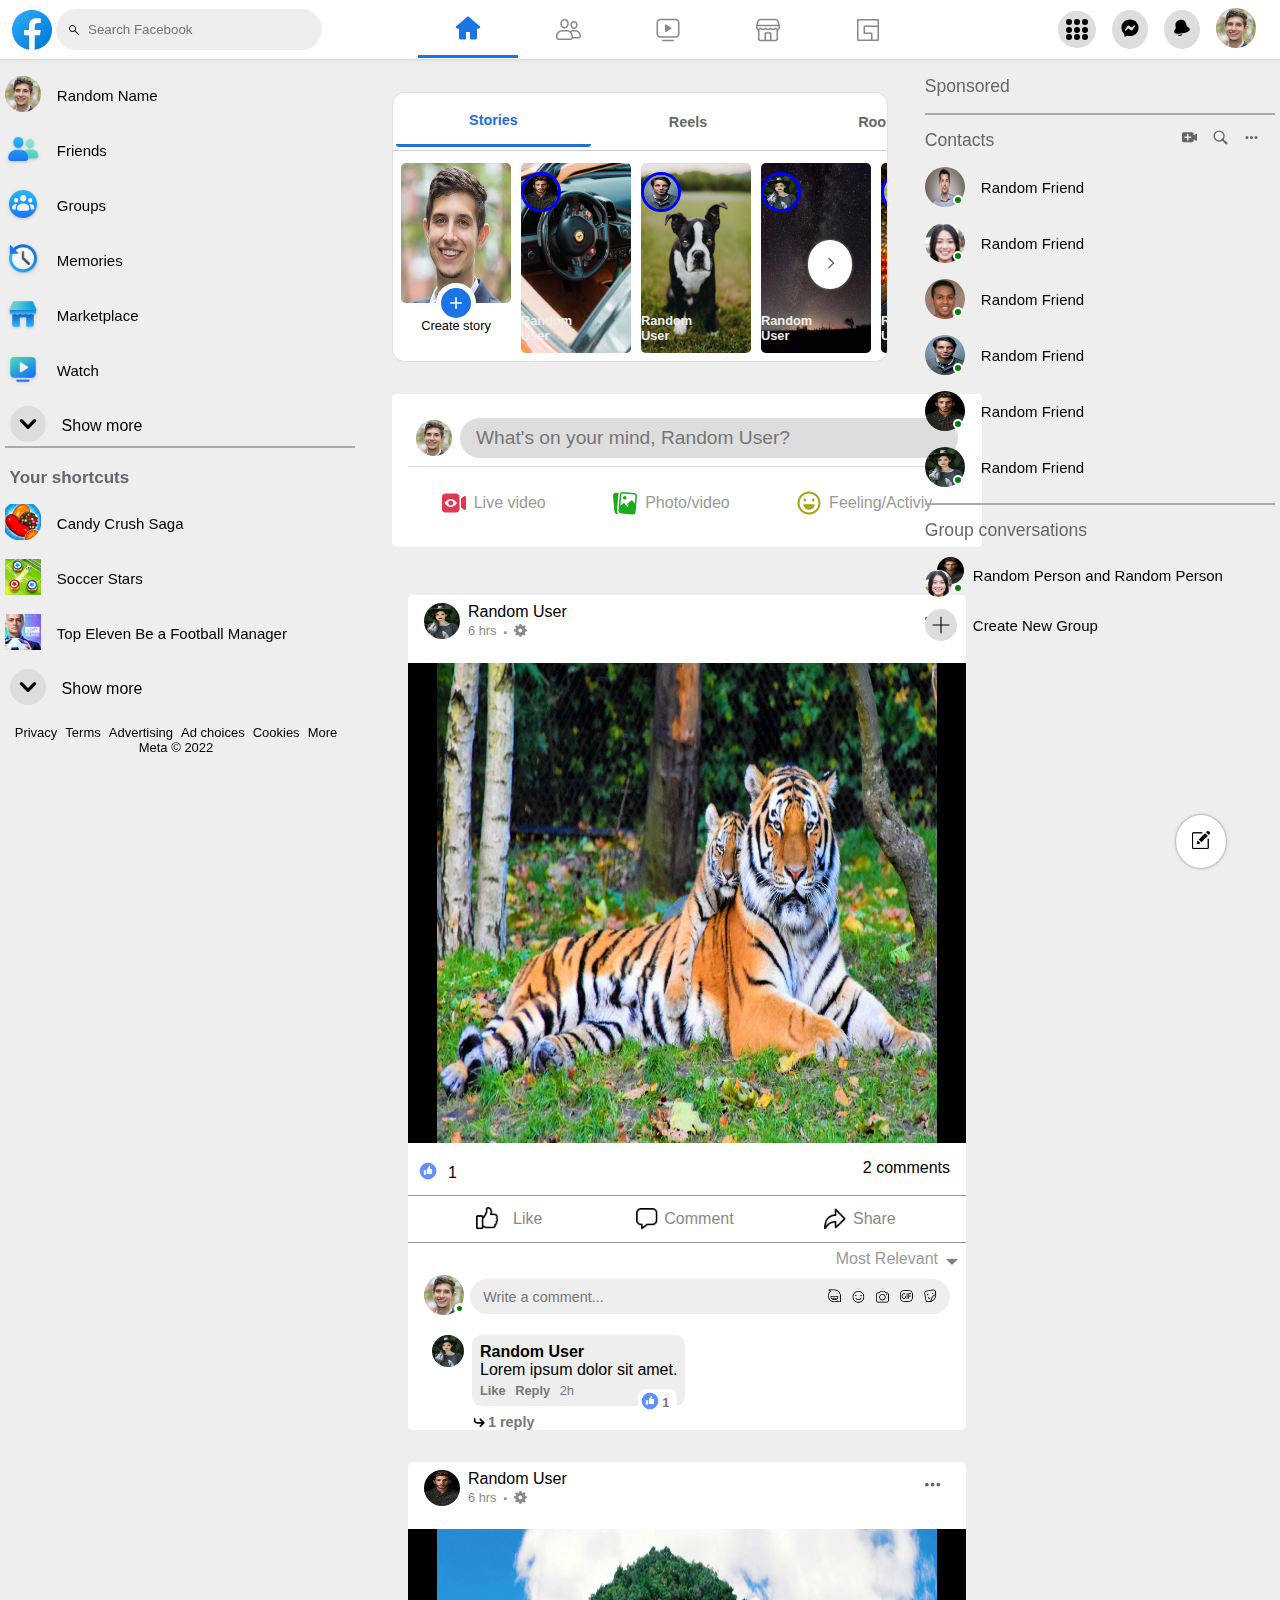
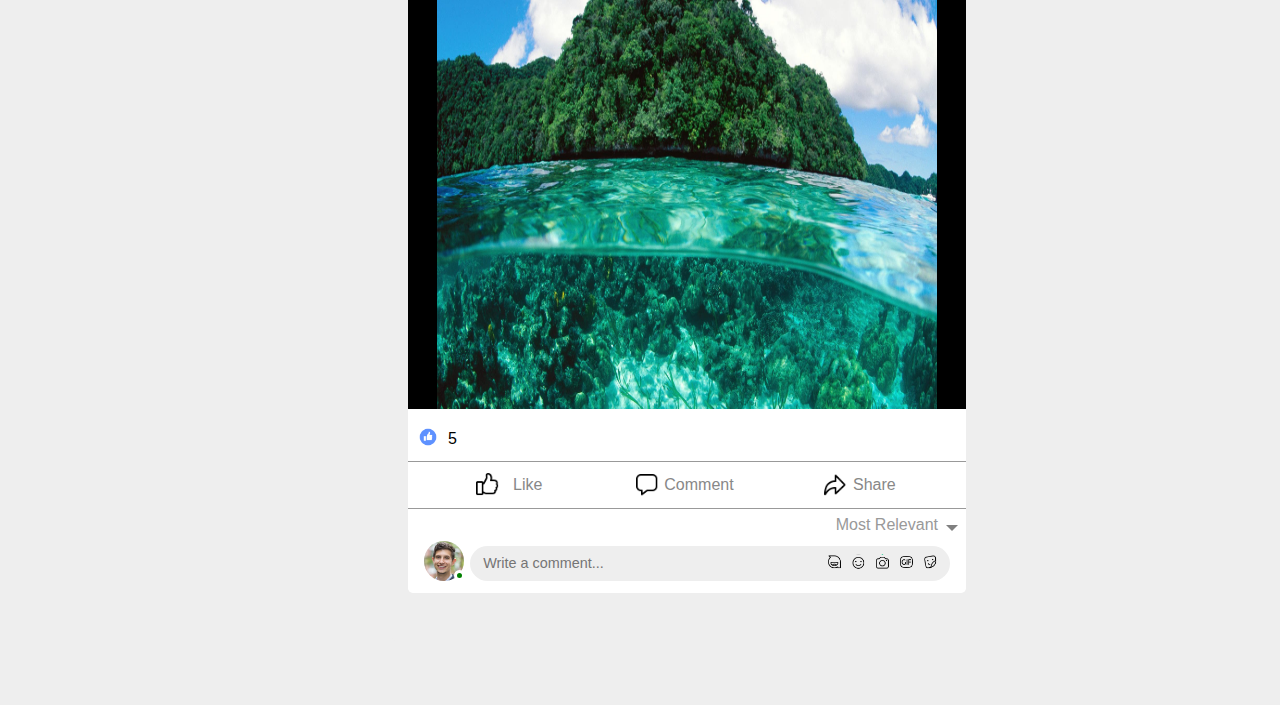
==== index.html @ a3d2d0ed "share button added - send button deleted" ====
<!DOCTYPE html>
<html lang="en">
  <head>
    <meta charset="UTF-8" />
    <meta http-equiv="X-UA-Compatible" content="IE=edge" />
    <meta name="viewport" content="width=device-width, initial-scale=1.0" />
    <title>Facebook Main Page</title>
    <script src="script.js" defer></script>
    <link rel="stylesheet" href="styles.css" />
  </head>
  <body>
    <header class="navbar">
      <div class="nav search-section">
        <svg class="facebook-logo"
          xmlns="http://www.w3.org/2000/svg"
          viewBox="0 0 48 48"
          width="48px"
          height="48px"
        >
          <linearGradient
            id="Ld6sqrtcxMyckEl6xeDdMa"
            x1="9.993"
            x2="40.615"
            y1="9.993"
            y2="40.615"
            gradientUnits="userSpaceOnUse"
          >
            <stop offset="0" stop-color="#2aa4f4" />
            <stop offset="1" stop-color="#007ad9" />
          </linearGradient>
          <path
            fill="url(#Ld6sqrtcxMyckEl6xeDdMa)"
            d="M24,4C12.954,4,4,12.954,4,24s8.954,20,20,20s20-8.954,20-20S35.046,4,24,4z"
          />
          <path
            fill="#fff"
            d="M26.707,29.301h5.176l0.813-5.258h-5.989v-2.874c0-2.184,0.714-4.121,2.757-4.121h3.283V12.46 c-0.577-0.078-1.797-0.248-4.102-0.248c-4.814,0-7.636,2.542-7.636,8.334v3.498H16.06v5.258h4.948v14.452 C21.988,43.9,22.981,44,24,44c0.921,0,1.82-0.084,2.707-0.204V29.301z"
          />
        </svg>

        <div class="search">
          <input  type="text" placeholder="Search Facebook">
        </div>
      </div>

      <div class="nav navigation-section">
        <div class="nav-btn home">
          <svg
            class="a8c37x1j ms05siws l3qrxjdp b7h9ocf4 g28tu32o"
            fill="currentColor"
            height="28"
            width="28"
          >
            <path
              d="m25.825 12.29-.004-.004-10.794-9.349c-.275-.262-.635-.41-1.038-.416-.381.006-.741.154-.988.391L2.175 12.29c-.419.368-.546.955-.307 1.469.211.456.699.72 1.201.72H5v9.25c0 .966.784 1.75 1.75 1.75H11c.552 0 1-.448 1-1v-6.17c0-.183.148-.33.33-.33h3.34c.182 0 .33.147.33.33v6.17c0 .552.448 1 1 1h4.25c.967 0 1.75-.784 1.75-1.75v-9.25h1.931c.502 0 .99-.264 1.201-.72.239-.514.112-1.101-.307-1.469"
            />
          </svg>
        </div>
        <div class="nav-btn friends">
          <svg
            class="a8c37x1j ms05siws l3qrxjdp b7h9ocf4 py1f6qlh"
            fill="currentColor"
            height="28"
            width="28"
          >
            <path
              d="M10.5 4.5c-2.272 0-2.75 1.768-2.75 3.25C7.75 9.542 8.983 11 10.5 11s2.75-1.458 2.75-3.25c0-1.482-.478-3.25-2.75-3.25zm0 8c-2.344 0-4.25-2.131-4.25-4.75C6.25 4.776 7.839 3 10.5 3s4.25 1.776 4.25 4.75c0 2.619-1.906 4.75-4.25 4.75zm9.5-6c-1.41 0-2.125.841-2.125 2.5 0 1.378.953 2.5 2.125 2.5 1.172 0 2.125-1.122 2.125-2.5 0-1.659-.715-2.5-2.125-2.5zm0 6.5c-1.999 0-3.625-1.794-3.625-4 0-2.467 1.389-4 3.625-4 2.236 0 3.625 1.533 3.625 4 0 2.206-1.626 4-3.625 4zm4.622 8a.887.887 0 0 0 .878-.894c0-2.54-2.043-4.606-4.555-4.606h-1.86c-.643 0-1.265.148-1.844.413a6.226 6.226 0 0 1 1.76 4.336V21h5.621zm-7.122.562v-1.313a4.755 4.755 0 0 0-4.749-4.749H8.25a4.755 4.755 0 0 0-4.75 4.749v1.313c0 .518.421.938.937.938h12.125c.517 0 .938-.42.938-.938zM20.945 14C24.285 14 27 16.739 27 20.106a2.388 2.388 0 0 1-2.378 2.394h-5.81a2.44 2.44 0 0 1-2.25 1.5H4.437A2.44 2.44 0 0 1 2 21.562v-1.313A6.256 6.256 0 0 1 8.25 14h4.501a6.2 6.2 0 0 1 3.218.902A5.932 5.932 0 0 1 19.084 14h1.861z"
            />
          </svg>
        </div>
        <div class="nav-btn watch">
          <svg
            class="a8c37x1j ms05siws l3qrxjdp b7h9ocf4 py1f6qlh"
            fill="currentColor"
            height="28"
            width="28"
          >
            <path
              d="M8.75 25.25c-.414 0-.75-.336-.75-.75s.336-.75.75-.75h10.5c.414 0 .75.336.75.75s-.336.75-.75.75H8.75Zm8.413-12.404-5.108 3.077c-.464.279-1.055-.054-1.055-.596V9.172c0-.541.591-.875 1.055-.596l5.108 3.078c.449.27.449.921 0 1.192Zm4.587 7.404c1.242 0 2.25-1.008 2.25-2.25V6.5c0-1.242-1.008-2.25-2.25-2.25H6.25C5.008 4.25 4 5.258 4 6.5V18c0 1.242 1.008 2.25 2.25 2.25h15.5Zm0 1.5H6.25c-2.071 0-3.75-1.679-3.75-3.75V6.5c0-2.071 1.679-3.75 3.75-3.75h15.5c2.071 0 3.75 1.679 3.75 3.75V18c0 2.071-1.679 3.75-3.75 3.75Z"
            />
          </svg>
        </div>
        <div class="nav-btn marketplace">
          <svg
            class="a8c37x1j ms05siws l3qrxjdp b7h9ocf4 py1f6qlh"
            fill="currentColor"
            height="28"
            width="28"
          >
            <path
              d="M17.5 23.75h4.25c.414 0 .75-.336.75-.75v-9h.031c-.167-.083-.325-.185-.47-.306l-.401-.335c-.093-.076-.227-.076-.32.001l-.164.137c-.585.486-1.321.753-2.081.753h-.226c-.755 0-1.487-.263-2.069-.744l-.184-.152c-.093-.076-.226-.076-.318 0l-.185.153c-.583.48-1.315.743-2.069.743h-.137c-.745 0-1.468-.256-2.046-.725l-.216-.175c-.093-.075-.226-.074-.317.002l-.173.145c-.585.487-1.321.753-2.081.753h-.178c-.753 0-1.482-.261-2.064-.739l-.194-.16c-.093-.076-.225-.076-.318 0l-.471.388c-.123.101-.257.189-.397.261H5.5v9c0 .414.336.75.75.75h4.25V17.5c0-.69.56-1.25 1.25-1.25h4.5c.69 0 1.25.56 1.25 1.25v6.25Zm-13.827-15h20.654c-.027-.09-.056-.179-.089-.267l-1.151-3.128c-.264-.667-.909-1.105-1.626-1.105H6.54c-.718 0-1.363.438-1.621 1.088L3.762 8.483c-.033.088-.062.177-.089.267Zm20.827 1.5h-21V12c0 .414.336.75.75.75h.171c.174 0 .342-.06.476-.17l.471-.387c.645-.531 1.577-.531 2.222 0l.194.159c.313.257.706.398 1.112.398h.178c.409 0 .806-.143 1.12-.405l.174-.145c.642-.535 1.573-.541 2.221-.015l.216.174c.312.253.701.391 1.102.391h.137c.406 0 .8-.142 1.114-.4l.185-.153c.646-.534 1.581-.534 2.228 0l.184.153c.313.258.707.4 1.114.4h.226c.409 0 .806-.144 1.121-.406l.164-.136c.648-.542 1.592-.542 2.24-.001l.402.335c.161.134.365.208.576.208.499 0 .902-.403.902-.9v-1.6Zm-.5 3.967V23c0 1.243-1.007 2.25-2.25 2.25H6.25C5.007 25.25 4 24.243 4 23v-8.764C2.875 14.112 2 13.158 2 12V9.951c0-.679.12-1.351.354-1.987l1.164-3.162C4.01 3.563 5.207 2.75 6.54 2.75h14.921c1.332 0 2.529.813 3.027 2.069l1.158 3.145C25.88 8.6 26 9.272 26 9.951v1.899c0 1.189-.865 2.176-2 2.367Zm-8 9.533v-6h-4v6h4Z"
            />
          </svg>
        </div>
        <div class="nav-btn gaming">
          <svg
            class="a8c37x1j ms05siws l3qrxjdp b7h9ocf4 py1f6qlh"
            fill="currentColor"
            height="28"
            width="28"
          >
            <path
              d="M23.5 9.5H10.25a.75.75 0 0 0-.75.75v7c0 .414.336.75.75.75H17v5.5H4.5v-19h19v5zm0 14h-5v-6.25a.75.75 0 0 0-.75-.75H11V11h12.5v12.5zm1.5.25V4.25C25 3.561 24.439 3 23.75 3H4.25C3.561 3 3 3.561 3 4.25v19.5c0 .689.561 1.25 1.25 1.25h19.5c.689 0 1.25-.561 1.25-1.25z"
            />
          </svg>
        </div>
      </div>

      <div class="nav account-section">
        <div class="acc account-btn menu-btn">
          <div class="grid-container">
            <div class="grid-item"></div>
            <div class="grid-item"></div>
            <div class="grid-item"></div>
            <div class="grid-item"></div>
            <div class="grid-item"></div>
            <div class="grid-item"></div>
            <div class="grid-item"></div>
            <div class="grid-item"></div>
            <div class="grid-item"></div>
          </div>
        </div>
        <div class="acc account-btn messenger-btn">
          <svg viewBox="0 0 28 28" class="a8c37x1j ms05siws l3qrxjdp b7h9ocf4 rs22bh7c" fill="currentColor" height="20" width="20">
            <path d="M14 2.042c6.76 0 12 4.952 12 11.64s-5.24 11.64-12 11.64a13.091 13.091 0 0 1-3.474-.461.956.956 0 0 0-.641.047L7.5 25.959a.961.961 0 0 1-1.348-.849l-.065-2.134a.957.957 0 0 0-.322-.684A11.389 11.389 0 0 1 2 13.682c0-6.688 5.24-11.64 12-11.64ZM6.794 17.086a.57.57 0 0 0 .827.758l3.786-2.874a.722.722 0 0 1 .868 0l2.8 2.1a1.8 1.8 0 0 0 2.6-.481l3.525-5.592a.57.57 0 0 0-.827-.758l-3.786 2.874a.722.722 0 0 1-.868 0l-2.8-2.1a1.8 1.8 0 0 0-2.6.481Z"/>
            </
        </div>
      </div>
      <div class="acc account-btn notifications-btn">
        <svg viewBox="0 0 28 28" class="a8c37x1j ms05siws l3qrxjdp b7h9ocf4 rs22bh7c" fill="currentColor" height="20" width="20">
          <path d="M7.847 23.488c1.36 0 3.596-.125 6.62-.682-.523 1.422-1.886 2.441-3.487 2.441-1.331 0-2.497-.705-3.155-1.759h.022Zm17.076-7.758c.247 1.272-.645 2.397-2.653 3.346-1.1.519-3.546 1.507-7.586 2.293-3.116.605-5.399.744-6.836.744-.427 0-.78-.012-1.058-.028-2.216-.127-3.466-.837-3.713-2.109-.375-1.927.218-2.671 1.201-3.903l.259-.325c.663-.841.922-1.667.498-3.846-.949-4.88 1.249-8.215 6.029-9.149 4.782-.923 8.07 1.343 9.019 6.224.423 2.179.973 2.847 1.903 3.378v.001l.362.205c1.372.774 2.2 1.241 2.575 3.169Z"/>
          </svg>
      </div>
      <div class=" profile-btn">
        <img class="navbar-profile-picture" src="./images/profile-picture/avatar_hu8d30e29128cae2b0d49276543cea6665_24055_250x250_fill_q90_lanczos_center.jpg" alt="Profile picture">
      </div>
    </div>
  </header>
    <main class="main-feed">
      <section class="section shortcut-section">
        <div class="shortcut-container default-shortcut-container">
      <div class="shortcut ">
       <div class="shortcut-image">
        <img  class="navbar-profile-picture" src="./images/profile-picture/avatar_hu8d30e29128cae2b0d49276543cea6665_24055_250x250_fill_q90_lanczos_center.jpg" >
       </div>
       <div class="shortcut-name">Random Name</div>
      </div>
       <div class="shortcut default-shortcuts">
        <div class="shortcut-image">
         <img src="./images/shortcuts/friends.png" >
        </div>
        <div class="shortcut-name">Friends</div>
      </div>
      <div class="shortcut default-shortcuts">
        <div class="shortcut-image">
         <img src="./images/shortcuts/groups.png" >
        </div>
        <div class="shortcut-name">Groups</div>
      </div>
      <div class="shortcut default-shortcuts">
        <div class="shortcut-image">
         <img src="./images/shortcuts/memories.png" >
        </div>
        <div class="shortcut-name">Memories</div>
      </div>
      <div class="shortcut default-shortcuts">
        <div class="shortcut-image">
         <img src="./images/shortcuts/marketplace.png" >
        </div>
        <div class="shortcut-name">Marketplace</div>
      </div>
      <div class="shortcut default-shortcuts">
        <div class="shortcut-image">
         <img src="./images/shortcuts/watch.png" >
        </div>
        <div class="shortcut-name">Watch</div>
      </div>
      <div class="shortcut default-shortcuts hide-default">
        <div class="shortcut-image">
         <img src="./images/shortcuts/ad-centre.png" >
        </div>
        <div class="shortcut-name">Ad Centre</div>
      </div>
      <div class="shortcut default-shortcuts hide-default">
        <div class="shortcut-image">
         <img src="./images/shortcuts/ads-manager.png" >
        </div>
        <div class="shortcut-name">Ads Manager</div>
      </div>
      <div class="shortcut default-shortcuts hide-default">
        <div class="shortcut-image">
         <img src="./images/shortcuts/blood-donations.png" >
        </div>
        <div class="shortcut-name">Blood Donations</div>
      </div>
      <div class="shortcut default-shortcuts hide-default">
        <div class="shortcut-image">
         <img src="./images/shortcuts/climate-science-centre.png" >
        </div>
        <div class="shortcut-name">Climate Science Centre</div>
      </div>
      <div class="shortcut default-shortcuts hide-default">
        <div class="shortcut-image">
         <img src="./images/shortcuts/community-help.png" >
        </div>
        <div class="shortcut-name">Community Help</div>
      </div>
      <div class="shortcut default-shortcuts hide-default">
        <div class="shortcut-image">
         <img src="./images/shortcuts/covid-19-information-centre.png" >
        </div>
        <div class="shortcut-name">COVID-19 Information Centre</div>
      </div>
      <div class="shortcut default-shortcuts hide-default">
        <div class="shortcut-image">
         <img src="./images/shortcuts/emotional-health.png" >
        </div>
        <div class="shortcut-name">Emotional Health</div>
      </div>
      <div class="shortcut default-shortcuts hide-default">
        <div class="shortcut-image">
         <img src="./images/shortcuts/events.png" >
        </div>
        <div class="shortcut-name">Events</div>
      </div>
      <div class="shortcut default-shortcuts hide-default">
        <div class="shortcut-image">
         <img src="./images/shortcuts/facebook-pay.png" >
        </div>
        <div class="shortcut-name">Facebook Pay</div>
      </div>
      <div class="shortcut default-shortcuts hide-default">
        <div class="shortcut-image">
         <img src="./images/shortcuts/favourites.png" >
        </div>
        <div class="shortcut-name">Favourites</div>
      </div>
      <div class="shortcut default-shortcuts hide-default">
        <div class="shortcut-image">
         <img src="./images/shortcuts/fundraisers.png" >
        </div>
        <div class="shortcut-name">Fundraisers</div>
      </div>
      <div class="shortcut default-shortcuts hide-default">
        <div class="shortcut-image">
         <img src="./images/shortcuts/gaming-video.png" >
        </div>
        <div class="shortcut-name">Gaming video</div>
      </div>
      <div class="shortcut default-shortcuts hide-default">
        <div class="shortcut-image">
         <img src="./images/shortcuts/live-videos.png" >
        </div>
        <div class="shortcut-name">Live videos</div>
      </div>
      <div class="shortcut default-shortcuts hide-default">
        <div class="shortcut-image">
         <img src="./images/shortcuts/messenger.png" >
        </div>
        <div class="shortcut-name">Messenger</div>
      </div>
      <div class="shortcut default-shortcuts hide-default">
        <div class="shortcut-image">
         <img src="./images/shortcuts/messenger-kids.png" >
        </div>
        <div class="shortcut-name">Messenger Kids</div>
      </div>
      <div class="shortcut default-shortcuts hide-default">
        <div class="shortcut-image">
         <img src="./images/shortcuts/most-recent.png" >
        </div>
        <div class="shortcut-name">Most recent</div>
      </div>
      <div class="shortcut default-shortcuts hide-default">
        <div class="shortcut-image">
         <img src="./images/shortcuts/pages.png" >
        </div>
        <div class="shortcut-name">Pages</div>
      </div>
      <div class="shortcut default-shortcuts hide-default">
        <div class="shortcut-image">
         <img src="./images/shortcuts/play-games.png" >
        </div>
        <div class="shortcut-name">Play games</div>
      </div>
      <div class="shortcut default-shortcuts hide-default">
        <div class="shortcut-image">
         <img src="./images/shortcuts/recent-ad-activity.png" >
        </div>
        <div class="shortcut-name">Recent ad activity</div>
      </div>
      <div class="shortcut default-shortcuts hide-default">
        <div class="shortcut-image">
         <img src="./images/shortcuts/saved.png" >
        </div>
        <div class="shortcut-name">Saved </div>
      </div>
      <div class="show-hide-content">
        <div class="show-btn show-less-btn-default hide">
          <div class="svg-container">
          <svg fill="currentColor" viewBox="0 0 20 20" width="1em" height="1em" class="a8c37x1j ms05siws l3qrxjdp b7h9ocf4 rs22bh7c jnigpg78 odw8uiq3">
            <path d="M15.47 12.2 10 6.727 4.53 12.2a.75.75 0 0 1-1.06-1.061l6-6a.751.751 0 0 1 1.06 0l6 6a.75.75 0 0 1-1.06 1.061z"/>
            </svg>
            </div>
            <div>Show less</div>
        </div>
        <div class="show-btn show-more-btn-default">
          <div class="svg-container">
            <svg fill="currentColor" viewBox="0 0 16 16" width="1em" height="1em" class="a8c37x1j ms05siws l3qrxjdp b7h9ocf4 rs22bh7c jnigpg78 odw8uiq3">
              <path fill-rule="nonzero" d="M4.707 5.293a1 1 0 0 0-1.414 1.414l4 4a1 1 0 0 0 1.414 0l4-4a1 1 0 0 0-1.414-1.414L8 8.586 4.707 5.293z"/>
              </svg>
          </div>
            <div>Show more</div>
        </div>
      </div>
      </div>
      <div data-custom-shortcuts class="shortcut-container">
          <div class="personal-shortcut-text">
            <div class="your-shortcuts">Your shortcuts</div>
            <div class="edit hide">Edit</div>
          </div>
        <div class="custom-shortcuts">

          <div class="shortcut custom-shortcuts">
            <div class="shortcut-image">
             <img src="./images/game-shortcuts/candy-crush.png" >
            </div>
            <div class="shortcut-name">Candy Crush Saga</div>
          </div>
          <div class="shortcut custom-shortcuts">
            <div class="shortcut-image">
             <img src="./images/game-shortcuts/soccer-stars.png" >
            </div>
            <div class="shortcut-name"> Soccer Stars</div>
          </div>
          <div class="shortcut custom-shortcuts">
            <div class="shortcut-image">
             <img src="./images/game-shortcuts/top-eleven-be-a-football-manager.jpg" >
            </div>
            <div class="shortcut-name">Top Eleven Be a Football Manager</div>
          </div>
          <div class="shortcut custom-shortcuts hide-custom hide">
            <div class="shortcut-image">
             <img src="./images/game-shortcuts/criminal-case.png" >
            </div>
            <div class="shortcut-name">Criminal Case</div>
          </div>
        </div>
        <div class="show-hide-content">
          <div class="show-btn show-less-btn-custom hide">
            <div class="svg-container">
            <svg fill="currentColor" viewBox="0 0 20 20" width="1em" height="1em" class="a8c37x1j ms05siws l3qrxjdp b7h9ocf4 rs22bh7c jnigpg78 odw8uiq3">
              <path d="M15.47 12.2 10 6.727 4.53 12.2a.75.75 0 0 1-1.06-1.061l6-6a.751.751 0 0 1 1.06 0l6 6a.75.75 0 0 1-1.06 1.061z"/>
              </svg>
            </div>
              <div>Show less</div>
          </div>
          <div class="show-btn show-more-btn-custom">
            <div class="svg-container">
            <svg fill="currentColor" viewBox="0 0 16 16" width="1em" height="1em" class="a8c37x1j ms05siws l3qrxjdp b7h9ocf4 rs22bh7c jnigpg78 odw8uiq3">
              <path fill-rule="nonzero" d="M4.707 5.293a1 1 0 0 0-1.414 1.414l4 4a1 1 0 0 0 1.414 0l4-4a1 1 0 0 0-1.414-1.414L8 8.586 4.707 5.293z"/>
              </svg>
            </div>
              <div>Show more</div>
          </div>
        </div>
        </div>
        <footer class="footer">
          <ul class="footer-list">
            <li><span>Privacy</span></li>
            <li><span>Terms</span></li>
            <li><span>Advertising</span></li>
            <li><span>Ad choices</span></li>
            <li> <span>Cookies</span></li>
            <li><span>More</span></li>
            <li><span>Meta © 2022</span></li>
          </ul>
        </footer>
      </section>


      <section class="section main-feed-section">
        <div class="story-section-container">
          <div class="section-names">
            <div class="section-name selected">Stories</div>
            <div class="section-name" >Reels</div>
            <div class="section-name" >Rooms</div>
          </div>
          <div class="story-section stories-reels-rooms ">
            <div class="story story-personal" data-active>
              <img class="personal-image " src="./images/profile-picture/avatar_hu8d30e29128cae2b0d49276543cea6665_24055_250x250_fill_q90_lanczos_center.jpg">
              <div class="add-story-svg-container">
                <svg class="add-story-btn" fill="currentColor" viewBox="0 0 20 20" width="1em" height="1em" class="a8c37x1j ms05siws l3qrxjdp b7h9ocf4 ljqsnud1 jnigpg78 odw8uiq3">
                  <g fill-rule="nonzero">
                  <path d="M3.5 11h13a1 1 0 1 0 0-2h-13a1 1 0 1 0 0 2z"/>
                  <path d="M11 16.5v-13a1 1 0 1 0-2 0v13a1 1 0 1 0 2 0z"/>
                  </g>
                  </svg>
              </div>
              </div>
              <div class="story" data-active>
                <img class="story-image" src="./images/stories/austin-ramsey-IoiWSIKgkMU-unsplash.jpg">
                <img class="profile-picture" src="./images/profile-picture/photo-1506794778202-cad84cf45f1d.jpg">
                <div class="user-name">Random User</div>
                </div>
                <div class="story" data-active>
                  <img class="story-image" src="./images/stories/bailey-burton-QddoA8mBzw4-unsplash.jpg">
                  <img class="profile-picture" src="./images/profile-picture/photo-1500648767791-00dcc994a43e.jpg">
                  <div class="user-name">Random User</div>
                  </div>
                  <div class="story" data-active>
                    <img class="story-image" src="./images/stories/pedro-miranda-vaP-tUfIXFU-unsplash.jpg">
                    <img class="profile-picture" src="./images/profile-picture/photo-1491349174775-aaafddd81942.jpg">
                    <div class="user-name">Random User</div>
                    </div>
                    <div class="story" data-active>
                      <img class="story-image" src="./images/stories/tobias-reich-lfCZvGXfG9g-unsplash.jpg">
                      <img class="profile-picture" src="./images/profile-picture/avatar_hu8d30e29128cae2b0d49276543cea6665_24055_250x250_fill_q90_lanczos_center.jpg">
                      <div class="user-name">Random User</div>
                      </div>
                      <div class="story">
                        <img class="story-image" src="./images/stories/tobias-reich-lfCZvGXfG9g-unsplash.jpg">
                        <img class="profile-picture" src="./images/profile-picture/avatar_hu8d30e29128cae2b0d49276543cea6665_24055_250x250_fill_q90_lanczos_center.jpg">
                        <div class="user-name">Random User</div>
                        </div>
                        <div class="story">
                          <img class="story-image" src="./images/stories/tobias-reich-lfCZvGXfG9g-unsplash.jpg">
                          <img class="profile-picture" src="./images/profile-picture/avatar_hu8d30e29128cae2b0d49276543cea6665_24055_250x250_fill_q90_lanczos_center.jpg">
                          <div class="user-name">Random User</div>
                          </div>
                          <div class="story">
                            <img class="story-image" src="./images/stories/tobias-reich-lfCZvGXfG9g-unsplash.jpg">
                            <img class="profile-picture" src="./images/profile-picture/avatar_hu8d30e29128cae2b0d49276543cea6665_24055_250x250_fill_q90_lanczos_center.jpg">
                            <div class="user-name">Random User</div>
                            </div>
                            <div class="story">
                              <img class="story-image" src="./images/stories/tobias-reich-lfCZvGXfG9g-unsplash.jpg">
                              <img class="profile-picture" src="./images/profile-picture/avatar_hu8d30e29128cae2b0d49276543cea6665_24055_250x250_fill_q90_lanczos_center.jpg">
                              <div class="user-name">Random User</div>
                              </div>
                              <div class="story">
                                <img class="story-image" src="./images/stories/tobias-reich-lfCZvGXfG9g-unsplash.jpg">
                                <img class="profile-picture" src="./images/profile-picture/avatar_hu8d30e29128cae2b0d49276543cea6665_24055_250x250_fill_q90_lanczos_center.jpg">
                                <div class="user-name">Random User</div>
                                </div>
                                <div class="story">
                                  <img class="story-image" src="./images/stories/tobias-reich-lfCZvGXfG9g-unsplash.jpg">
                                  <img class="profile-picture" src="./images/profile-picture/avatar_hu8d30e29128cae2b0d49276543cea6665_24055_250x250_fill_q90_lanczos_center.jpg">
                                  <div class="user-name">Random User</div>
                                  </div>
                                  <div class="story">
                                    <img class="story-image" src="./images/stories/tobias-reich-lfCZvGXfG9g-unsplash.jpg">
                                    <img class="profile-picture" src="./images/profile-picture/avatar_hu8d30e29128cae2b0d49276543cea6665_24055_250x250_fill_q90_lanczos_center.jpg">
                                    <div class="user-name">Random User</div>
                                    </div>
                                    <div class="story">
                                      <img class="story-image" src="./images/stories/tobias-reich-lfCZvGXfG9g-unsplash.jpg">
                                      <img class="profile-picture" src="./images/profile-picture/avatar_hu8d30e29128cae2b0d49276543cea6665_24055_250x250_fill_q90_lanczos_center.jpg">
                                      <div class="user-name">Random User</div>
                                      </div>
                                      <div class="story">
                                        <img class="story-image" src="./images/stories/tobias-reich-lfCZvGXfG9g-unsplash.jpg">
                                        <img class="profile-picture" src="./images/profile-picture/avatar_hu8d30e29128cae2b0d49276543cea6665_24055_250x250_fill_q90_lanczos_center.jpg">
                                        <div class="user-name">Random User</div>
                                        </div>
                                        <div class="story">
                                          <img class="story-image" src="./images/stories/tobias-reich-lfCZvGXfG9g-unsplash.jpg">
                                          <img class="profile-picture" src="./images/profile-picture/avatar_hu8d30e29128cae2b0d49276543cea6665_24055_250x250_fill_q90_lanczos_center.jpg">
                                          <div class="user-name">Random User</div>
                                          </div>
                                          <div class="story">
                                            <img class="story-image" src="./images/stories/tobias-reich-lfCZvGXfG9g-unsplash.jpg">
                                            <img class="profile-picture" src="./images/profile-picture/avatar_hu8d30e29128cae2b0d49276543cea6665_24055_250x250_fill_q90_lanczos_center.jpg">
                                            <div class="user-name">Random User</div>
                                            </div>
                    
          </div>
                    <div class="reels-section stories-reels-rooms hide">
                      <div class="reel">
                        <img class="reel-image" src="./images/reels/T7VRYMJJAVONFEIYOW43M67HJ4.jpg">
                        <div class="total-watch">
                          <div class="total-watch-logo">
                            <img src="./images/reels/icons8-play-24.png">
                          </div>
                          <div class="total-watch-count">1.2M</div>
                        </div>
                        </div>
                        <div class="reel">
                          <img class="reel-image" src="./images/reels/P-51_Mustang_edit1.jpg">
                             <div class="total-watch">
                          <div class="total-watch-logo">
                            <img src="./images/reels/icons8-play-24.png">
                          </div>
                          <div class="total-watch-count">1.2M</div>
                        </div>
                          </div>
                          <div class="reel">
                            <img class="reel-image" src="./images/reels/Morning_Blue_Ocean_Coast-HDR_Photo_HD_Wallpapers_medium.jpg">
                               <div class="total-watch">
                          <div class="total-watch-logo">
                            <img src="./images/reels/icons8-play-24.png">
                          </div>
                          <div class="total-watch-count">1.2M</div>
                        </div>
                            </div>
                            <div class="reel">
                              <img class="reel-image" src="./images/reels/Amazing_Sunset_Reflected_Clear_Lakes-HDR_Photo_HD_Wallpaper_medium.jpg">
                                 <div class="total-watch">
                          <div class="total-watch-logo">
                            <img src="./images/reels/icons8-play-24.png">
                          </div>
                          <div class="total-watch-count">1.2M</div>
                        </div>
                              </div>
                              <div class="reel">
                                <img class="reel-image" src="./images/reels/Yehliu_promontory-HDR_Photo_HD_Wallpaper_medium.jpg">
                                   <div class="total-watch">
                          <div class="total-watch-logo">
                            <img src="./images/reels/icons8-play-24.png">
                          </div>
                          <div class="total-watch-count">1.2M</div>
                        </div>
                                </div>
                                <div class="reel">
                                  <img class="reel-image" src="./images/reels/18976677638_a2dfbcb560.jpg">
                                     <div class="total-watch">
                          <div class="total-watch-logo">
                            <img src="./images/reels/icons8-play-24.png">
                          </div>
                          <div class="total-watch-count">1.2M</div>
                        </div>
                                  </div>
                                  <div class="reel">
                                    <img class="reel-image" src="./images/reels/Yehliu_promontory-HDR_Photo_HD_Wallpaper_medium.jpg">
                                       <div class="total-watch">
                          <div class="total-watch-logo">
                            <img src="./images/reels/icons8-play-24.png">
                          </div>
                          <div class="total-watch-count">1.2M</div>
                        </div>
                                    </div>
                                    <div class="reel see-more-reels-container">
                                      <div class="see-more-reels-logo-container">
                                        <div class="see-more-reels-logo"></div>
                                      </div>
                                      <div class="see-more-reels">See more reels</div>
                                      </div>
                                     
                    </div>

                    <div class="rooms-section stories-reels-rooms hide">
                      <div class="room personal-room-create">
                        <div class="info">
                          <div class="info-emblem">
                            <svg xmlns="http://www.w3.org/2000/svg" x="0px" y="0px"
width="26" height="26"
viewBox="0 0 226 226"
style=" fill:#000000;"><g fill="none" fill-rule="nonzero" stroke="none" stroke-width="1" stroke-linecap="butt" stroke-linejoin="miter" stroke-miterlimit="10" stroke-dasharray="" stroke-dashoffset="0" font-family="none" font-weight="none" font-size="none" text-anchor="none" style="mix-blend-mode: normal"><path d="M0,226v-226h226v226z" fill="none"></path><g fill="#cccccc"><path d="M113,10.32212c-56.70372,0 -102.67788,45.97416 -102.67788,102.67788c0,56.70373 45.97416,102.67788 102.67788,102.67788c56.70373,0 102.67788,-45.97415 102.67788,-102.67788c0,-56.70372 -45.97415,-102.67788 -102.67788,-102.67788zM134.39123,169.46605c-5.29687,2.07121 -9.50721,3.66707 -12.66497,4.75361c-3.15775,1.08654 -6.79087,1.62981 -10.96724,1.62981c-6.38341,0 -11.3747,-1.5619 -14.9399,-4.6857c-3.53125,-3.08984 -5.29687,-7.0625 -5.29687,-11.88401c0,-1.86749 0.13582,-3.76893 0.40745,-5.70433c0.23767,-1.96936 0.67909,-4.14243 1.25631,-6.6211l6.6211,-23.36058c0.57722,-2.24098 1.08654,-4.34615 1.49399,-6.34946c0.40745,-2.0033 0.57722,-3.83684 0.57722,-5.5006c0,-2.95403 -0.61118,-5.05919 -1.83354,-6.21364c-1.25631,-1.1884 -3.59915,-1.76562 -7.0625,-1.76562c-1.69771,0 -3.46334,0.27163 -5.26291,0.78095c-1.79959,0.54327 -3.32753,1.05259 -4.61779,1.52794l1.76563,-7.19832c4.31219,-1.76562 8.45463,-3.25962 12.42728,-4.51592c3.9387,-1.25631 7.70763,-1.90144 11.20493,-1.90144c6.34945,0 11.27284,1.56189 14.70222,4.61779c3.42938,3.05589 5.16106,7.0625 5.16106,11.95192c0,1.01863 -0.10187,2.81821 -0.33955,5.36478c-0.23767,2.54658 -0.67909,4.88942 -1.32421,7.0625l-6.58714,23.29267c-0.54327,1.86749 -1.01863,4.00661 -1.46004,6.38341c-0.40745,2.3768 -0.61117,4.21034 -0.61117,5.43269c0,3.08985 0.67909,5.22896 2.07121,6.34946c1.35817,1.12049 3.76893,1.66376 7.19832,1.66376c1.59586,0 3.39543,-0.27163 5.43269,-0.8149c2.00331,-0.57722 3.46335,-1.05259 4.38011,-1.49399zM133.20283,74.90325c-3.05589,2.85216 -6.75691,4.27824 -11.06911,4.27824c-4.31219,0 -8.04717,-1.42608 -11.13702,-4.27824c-3.08984,-2.85216 -4.61779,-6.31551 -4.61779,-10.35608c0,-4.04056 1.5619,-7.53786"
  </g>
  </g>
  
                          </div>
                        </div>
                        <div class="create-room-logo-container">
                          <div class="create-room-logo"></div>
                        </div>
                        <div class="room-name">
                          <div class="room-name-text">Furkan's room</div>
                          <div class="get-started-text">Get started</div>
                        </div>

                        <div class="btn-say-hi">
                          <button>Create</button>
                        </div>
                      </div>
                          <div class="room ">
                        <div class="friend-profile-container person-room">
                          <div class="person-room-img-container">
                            <img src="./images/profile-picture/photo-1500648767791-00dcc994a43e.jpg" >
                          </div>
                            <div class="room-name">
                              <div class="room-name-text">Random User</div>
                            </div>
                          </div>
                        <div class="btn-say-hi">
                          <button>Say Hi</button>
                        </div>
                      </div>
                      <div class="room ">
                        <div class="friend-profile-container person-room">
                          <div class="person-room-img-container">
                            <img  src="./images/profile-picture/photo-1506794778202-cad84cf45f1d.jpg">
                          </div>
                          <div class="room-name ">
                            <div class="room-name-text">Random User</div>
                          </div>
                        </div>
                        <div class="btn-say-hi">
                          <button>Say Hi</button>
                        </div>
                      </div>
                      <div class="room ">
                        <div class="friend-profile-container person-room">
                          <div class="person-room-img-container">
                            <img src="./images/profile-picture/photo-1491349174775-aaafddd81942.jpg">
                          </div>
                          <div class="room-name">
                            <div class="room-name-text">Random User</div>
                          </div>
                        </div>
                        <div class="btn-say-hi">
                          <button>Say Hi</button>
                        </div>
                      </div>
                      <div class="room ">
                        <div class="friend-profile-container person-room">
                          <div class="person-room-img-container">
                          <img src="./images/profile-picture/depositphotos_24980077-stock-photo-portrait-of-a-normal-man.jpg" >
                        </div>
                          <div class="room-name">
                            <div class="room-name-text">Random User</div>
                          </div>
                        </div>
                        <div class="btn-say-hi">
                          <button>Say Hi</button>
                        </div>
                      </div>
                      <div class="room ">
                        <div class="friend-profile-container person-room">
                          <div class="person-room-img-container">
                            <img src="./images/profile-picture/D8dDZukXUAAXLdY.jpg">
                          </div>
                          <div class="room-name">
                            <div class="room-name-text">Random User</div>
                          </div>
                        </div>
                        <div class="btn-say-hi">
                          <button>Say Hi</button>
                        </div>
                      </div>
                    </div>
                    <div class="next-btn slide-btn">
                      <svg fill="currentColor" viewBox="0 0 20 20" width="1em" height="1em" class="b6ax4al1 m4pnbp5e somyomsx ahndzqod gnhxmgs4 mwtcrujb mx6bq00g">
                        <path d="M7.8 4.53 13.273 10 7.8 15.47a.75.75 0 0 0 1.061 1.06l6-6a.751.751 0 0 0 0-1.06l-6-6A.75.75 0 0 0 7.8 4.53z"/>
                        </svg>
                    </div>
                    <div class="previous-btn slide-btn hide">
                      <svg fill="currentColor" viewBox="0 0 20 20" width="1em" height="1em" class="b6ax4al1 m4pnbp5e somyomsx ahndzqod gnhxmgs4 mwtcrujb mx6bq00g">
                        <path d="M7.8 4.53 13.273 10 7.8 15.47a.75.75 0 0 0 1.061 1.06l6-6a.751.751 0 0 0 0-1.06l-6-6A.75.75 0 0 0 7.8 4.53z"/>
                        </svg>
                    </div>
        </div>
      
        <div class="on-your-mind-section">
          <header class="personal-share-header">
            <img class="profile-photo" src="./images/profile-picture/avatar_hu8d30e29128cae2b0d49276543cea6665_24055_250x250_fill_q90_lanczos_center.jpg" alt="">
            <label for="personal-share-input"></label>
            <input type="text" placeholder="What's on your mind, Random User?" class="personal-share-input" id="personal-share-input">
          </header>
          <div class="personal-share-icons-container">
            <div class="icon icon-live">
              <svg class="icon-live-svg" fill="currentColor" viewBox="0 0 24 24" width="1.5em" height="1.5em" class="a8c37x1j ms05siws l3qrxjdp b7h9ocf4 fxtw5amg rgmg9uty b73ngqbp">
                <g fill-rule="evenodd">
                <path d="M23.029 5.014c-.363-.088-.746.014-1.048.234l-2.57 1.88a.999.999 0 0 0-.411.807v8.13a1 1 0 0 0 .41.808l2.602 1.901c.219.16.477.242.737.242.253 0 .508-.077.732-.235.34-.239.519-.65.519-1.065V6.235a1.25 1.25 0 0 0-.971-1.22m-20.15 6.563C2.979 11.432 5.354 8 8.749 8c3.396 0 5.771 3.432 5.87 3.578a.749.749 0 0 1 0 .844C14.52 12.568 12.145 16 8.749 16c-3.395 0-5.77-3.432-5.87-3.578a.749.749 0 0 1 0-.844zM13.75 21.5a3.754 3.754 0 0 0 3.75-3.75V6.25a3.754 3.754 0 0 0-3.75-3.75h-10A3.754 3.754 0 0 0 0 6.25v11.5a3.754 3.754 0 0 0 3.75 3.75h10z"/>
                <path d="M8.75 14.5c1.379 0 2.5-1.121 2.5-2.5s-1.121-2.5-2.5-2.5a2.503 2.503 0 0 0-2.5 2.5c0 1.379 1.121 2.5 2.5 2.5"/>
                </g>
              </svg>
              <div>Live video</div>
            </div>
            <div class="icon icon-photo">
              <svg class="icon-photo-svg" fill="currentColor" viewBox="0 0 24 24" width="1.5em" height="1.5em" class="a8c37x1j ms05siws l3qrxjdp b7h9ocf4 j58f7537 rgmg9uty b73ngqbp">
                <g fill-rule="evenodd">
                <path d="m4.968 22.925-.648.057a2.692 2.692 0 0 1-1.978-.625 2.69 2.69 0 0 1-.96-1.84L.01 4.82A2.702 2.702 0 0 1 .8 2.664c.47-.472 1.111-.731 1.774-.79l2.58-.225a.498.498 0 0 1 .507.675 4.189 4.189 0 0 0-.251 1.11L4.017 19.35a4.206 4.206 0 0 0 .977 3.091s.459.364-.026.485m8.524-16.327a1.75 1.75 0 1 1-3.485.305 1.75 1.75 0 0 1 3.485-.305m5.85 3.011a.797.797 0 0 0-1.129-.093l-3.733 3.195a.545.545 0 0 0-.062.765l.837.993a.75.75 0 1 1-1.147.966l-2.502-2.981a.797.797 0 0 0-1.096-.12L7 15l-.5 4.25c-.06.674.326 2.19 1 2.25l11.916 1.166c.325.026 1-.039 1.25-.25.252-.21.89-.842.917-1.166l.833-8.084-3.073-3.557z"/>
                <path fill-rule="nonzero" d="M19.61 23.463 8.006 22.448a2.77 2.77 0 0 1-2.512-2.995L6.88 3.59a2.77 2.77 0 0 1 2.996-2.51l11.603 1.015a2.77 2.77 0 0 1 2.513 2.994l-1.388 15.862a2.77 2.77 0 0 1-2.994 2.513zm.13-1.494.082.004a1.27 1.27 0 0 0 1.287-1.154l1.388-15.862a1.27 1.27 0 0 0-1.148-1.37L9.745 2.573a1.27 1.27 0 0 0-1.37 1.15l-1.387 15.86a1.27 1.27 0 0 0 1.149 1.37l11.603 1.016z"/>
                </g>
                </svg>
                <div>Photo/video</div>
            </div>
            <div class="icon icon-activity">
              <svg class="icon-activity-svg" fill="currentColor" viewBox="0 0 24 24" width="1.5em" height="1.5em" class="a8c37x1j ms05siws l3qrxjdp b7h9ocf4 mu8pnim0 rgmg9uty b73ngqbp">
                <g fill-rule="evenodd">
                <path d="M16.785 13.5c.49 0 .841.476.712.957-.623 2.324-2.837 4.043-5.473 4.043-2.636 0-4.85-1.719-5.473-4.043-.13-.48.222-.957.712-.957h9.522z"/>
                <path fill-rule="nonzero" d="M23.524 12c0 6.351-5.149 11.5-11.5 11.5S.524 18.351.524 12 5.673.5 12.024.5s11.5 5.149 11.5 11.5zm-2 0a9.5 9.5 0 1 0-19 0 9.5 9.5 0 0 0 19 0z"/>
                <path d="M9.024 9c0 .829-.56 1.5-1.25 1.5s-1.25-.671-1.25-1.5.56-1.5 1.25-1.5 1.25.671 1.25 1.5m8.5 0c0 .829-.56 1.5-1.25 1.5s-1.25-.671-1.25-1.5.56-1.5 1.25-1.5 1.25.671 1.25 1.5m-.739 4.5H7.263c-.49 0-.841.476-.712.957.623 2.324 2.837 4.043 5.473 4.043 2.636 0 4.85-1.719 5.473-4.043.13-.48-.222-.957-.712-.957m-2.165 2c-.667.624-1.592 1-2.596 1a3.799 3.799 0 0 1-2.596-1h5.192"/>
                </g>
                </svg>
                <div>Feeling/Activiy</div>
            </div>
          </div>
        </div>

     


        <div class="post-container">
          <div data-id class="post">
          <header class="post-header">
            <div class="profile-img-container">
              <img class="post-profile-picture" src="./images/profile-picture/photo-1491349174775-aaafddd81942.jpg" alt="">
              <div class="user-info-container">
              <div class="profile-name">Random User</div>
              <div class="date-container">
                <div class="date">6 hrs</div>
                <div class="dot">·</div>
                <div class="custom">
                  <svg fill="currentColor" viewBox="0 0 16 16" width="1em" height="1em" class="a8c37x1j ms05siws l3qrxjdp b7h9ocf4 py1f6qlh cyypbtt7 fwizqjfa">
                    <g fill-rule="evenodd">
                    <path d="M8 11a3 3 0 1 1 0-6 3 3 0 0 1 0 6zm7.5-2.128V7.128l-2.192-.548a5.48 5.48 0 0 0-.55-1.33l1.162-1.937-1.234-1.233-1.936 1.161a5.46 5.46 0 0 0-1.33-.549L8.872.5H7.128L6.58 2.692a5.46 5.46 0 0 0-1.33.55L3.314 2.08 2.08 3.313 3.242 5.25a5.484 5.484 0 0 0-.55 1.33L.5 7.128v1.744l2.192.548c.126.471.311.917.55 1.33L2.08 12.687l1.234 1.233 1.936-1.162c.412.239.859.424 1.33.55l.548 2.192h1.744l.548-2.192a5.462 5.462 0 0 0 1.33-.55l1.936 1.162 1.234-1.233-1.162-1.937a5.48 5.48 0 0 0 .55-1.33l2.192-.548z"/>
                    <path fill-rule="nonzero" d="M7.128 0h1.744a.5.5 0 0 1 .468.325l.017.054.479 1.914c.249.08.492.175.727.287l.175.086 1.691-1.015a.5.5 0 0 1 .565.034l.046.041 1.234 1.234a.5.5 0 0 1 .103.556l-.028.055-1.015 1.691c.119.231.222.47.31.716l.063.186 1.914.479a.5.5 0 0 1 .376.428l.003.057v1.744a.5.5 0 0 1-.325.468l-.054.017-1.914.479a5.99 5.99 0 0 1-.287.727l-.086.175 1.015 1.691a.5.5 0 0 1-.034.565l-.041.046-1.234 1.234a.5.5 0 0 1-.556.103l-.055-.028-1.69-1.015c-.232.119-.471.222-.717.31l-.186.063-.479 1.914a.5.5 0 0 1-.428.376L8.872 16H7.128a.5.5 0 0 1-.468-.325l-.017-.054-.479-1.914a5.974 5.974 0 0 1-.727-.287l-.175-.086-1.691 1.015a.5.5 0 0 1-.565-.034l-.046-.041-1.234-1.234a.5.5 0 0 1-.103-.556l.028-.055 1.015-1.691a5.963 5.963 0 0 1-.31-.716l-.063-.186-1.914-.479a.5.5 0 0 1-.376-.428L0 8.872V7.128a.5.5 0 0 1 .325-.468l.054-.017 1.914-.479c.08-.25.176-.492.287-.728l.086-.174-1.015-1.691a.5.5 0 0 1 .034-.565l.041-.046L2.96 1.726a.5.5 0 0 1 .556-.103l.055.028 1.691 1.015c.231-.119.47-.223.717-.31l.185-.063.479-1.914a.5.5 0 0 1 .428-.376L7.128 0h1.744-1.744zm1.354 1h-.964l-.453 1.813a.5.5 0 0 1-.356.362 4.96 4.96 0 0 0-1.209.5.5.5 0 0 1-.447.026l-.06-.03-1.602-.961-.681.681.96 1.601a.5.5 0 0 1 .004.508 4.984 4.984 0 0 0-.499 1.21.5.5 0 0 1-.304.337l-.058.018L1 7.518v.964l1.813.453a.5.5 0 0 1 .362.356c.114.427.282.833.5 1.209a.5.5 0 0 1 .026.447l-.03.06-.961 1.602.681.681 1.602-.96a.5.5 0 0 1 .508-.005c.375.218.78.386 1.208.5a.5.5 0 0 1 .338.304l.018.058L7.518 15h.964l.453-1.813a.5.5 0 0 1 .356-.362 4.962 4.962 0 0 0 1.208-.5.5.5 0 0 1 .448-.027l.06.031 1.602.961.681-.681-.96-1.602a.5.5 0 0 1-.004-.507 4.98 4.98 0 0 0 .499-1.21.5.5 0 0 1 .304-.337l.058-.018L15 8.482v-.964l-1.813-.453a.5.5 0 0 1-.362-.356 4.98 4.98 0 0 0-.5-1.209.5.5 0 0 1-.026-.447l.03-.06.961-1.602-.681-.681-1.602.96a.5.5 0 0 1-.507.004 4.96 4.96 0 0 0-1.209-.499.5.5 0 0 1-.338-.304l-.018-.058L8.482 1zM8 4.5a3.5 3.5 0 1 1 0 7 3.5 3.5 0 0 1 0-7zm0 1a2.5 2.5 0 1 0 0 5 2.5 2.5 0 0 0 0-5z"/>
                    </g>
                    </svg>
                </div>
              </div>
              </div>
            </div>

            <div class="more-options">
              <svg fill="currentColor" viewBox="0 0 20 20" width="1em" height="1em" class="a8c37x1j ms05siws l3qrxjdp b7h9ocf4 py1f6qlh jnigpg78 odw8uiq3">
                <path d="M12 10a2 2 0 1 1-4 0 2 2 0 0 1 4 0m6 0a2 2 0 1 1-4 0 2 2 0 0 1 4 0M6 10a2 2 0 1 1-4 0 2 2 0 0 1 4 0" fill-rule="evenodd"/>
                </svg>
            </div>
          </header>
          <div class="post-body">
            <div class="comment"></div>
            <img src="./images/posts/pexels-waldemar-brandt-2541239.jpg"" alt="">
          </div>

          <div class="reactions-section">
            <div class="likes-and-comments">
              <div class="total-likes">
                <div class="reactions">
                  <div data-reaction-class class="community-reaction community-reaction-like  ">
                    <img data-reaction-img src="./images/buttons/liked.png">
                  </div>
                  <div data-reaction-class class="community-reaction community-reaction-love hide">
                    <img data-reaction-img src="./images/buttons/love-reaction-btn.jpg">
                  </div>
                  <div data-reaction-class class="community-reaction community-reaction-care hide">
                    <img data-reaction-img src="./images/buttons/care-reaction-btn.png">
                  </div>
                  <div data-reaction-class class="community-reaction community-reaction-smile hide">
                    <img data-reaction-img src="./images/buttons/smile-reaction-btn.jpg">
                  </div>
                  <div data-reaction-class class="community-reaction community-reaction-wow hide">
                    <img data-reaction-img src="./images/buttons/wow-reaction-btn.png">
                  </div>
                  <div data-reaction-class class="community-reaction community-reaction-sad hide">
                    <img data-reaction-img src="./images/buttons/sad-reaction-btn.png">
                  </div>
                  <div data-reaction-class class="community-reaction community-reaction-angry hide">
                    <img data-reaction-img src="./images/buttons/angry-reaction-btn.jpg">
                  </div>
                </div>
              <div class="like-counter">1</div>
              </div>
              <div class="comments"></div>
            </div>
          </div>
          <div class="buttons-container">
            <div data-like-btn class="reaction reaction-like">
              <div data-emotions class="emotions-container hide">
                <div class="emoji emoji-like">
                  <img data-reaction-like data-reaction-emoji src="./images/emojis/like.gif" alt="gif-like">
                </div>
                <div class="emoji emoji-love">
                  <img data-reaction-love data-reaction-emoji src="./images/emojis/love.gif" alt="gif-love">
                </div>
                  <div class="emoji emoji-care">
                    <img data-reaction-care data-reaction-emoji src="./images/emojis/care-emoji.gif" alt="gif-care">
                  </div>
                  <div class="emoji emoji-happy">
                    <img data-reaction-smile data-reaction-emoji src="./images/emojis/smile-emoji.gif" alt="gif-happy">
                  </div>
                  <div class="emoji emoji-wow">
                    <img data-reaction-wow data-reaction-emoji src="./images/emojis/wow-emoji.gif" alt="gif-wow">
                  </div>
                  <div class="emoji emoji-sad">
                    <img data-reaction-sad data-reaction-emoji src="./images/emojis/sad-emoji.gif" alt="gif-sad">
                  </div>
                  <div class="emoji emoji-angry">
                    <img data-reaction-angry data-reaction-emoji src="./images/emojis/angry-emoji.gif" alt="gif-angry">
                  </div>
              </div>
                <div data-reaction class="reaction-emoji-btn reaction-btn-like like-btn"></div>
                <div data-like-btn-text class="like-btn-text btn-text">Like</div>

            </div>
            <div class="reaction reaction-comment">
            <div class="reaction-btn comment-btn"></div>
            <div class="comment-btn-text btn-text">Comment</div>
            </div>
            <div class="reaction reaction-send">
            <div class="reaction-btn share-btn">
              
            </div>
            <div class="share-btn-text btn-text">Share</div>
            </div>
          </div>


          <div class="comment-section">
            <div class="filter">
              <div class="filter-options">Most Relevant</div>
              <div class="arrow"></div>
            </div>
            <div class="user-comment">
              <div class="user-profile-pic">
                <img class="user-profile-photo" src="./images/profile-picture/avatar_hu8d30e29128cae2b0d49276543cea6665_24055_250x250_fill_q90_lanczos_center.jpg" >
              </div>
              <div class="user-comment-area">
                <input class="user-comment-input post-comment"  placeholder="Write a comment..." type="text">
                <div class="comment-icons-container">
                  <i class="comment-icon comment-icon-avatar"></i>
                  <i class="comment-icon  comment-icon-emoji"></i>
                  <i class="comment-icon  comment-icon-photo"></i>
                  <i class="comment-icon  comment-icon-gif"></i>
                  <i class="comment-icon  comment-icon-sticker"></i>
                </div>
              </div>
            </div>

            <div class="replies-section">
              <div class="replies-container">


                <div class="reply">
                 
                  <div class="profile-picture-and-content comment-flex">
                    <div class="comment-profile-picture">
                      <img src="./images/profile-picture/photo-1491349174775-aaafddd81942.jpg" >
                    </div>
                    <div class="content comment-flex">
                    <div class="commentator-name">Random User</div>
                    <div class="comment-content">Lorem ipsum dolor sit amet.</div>
                    <div class="comment-reactions comment-flex">
                      <div class="comment-reaction comment-reaction-like">
                        <div class="comment-reaction-like-text">Like</div>
                        <div data-emotions class="emotions-container-comment hide">
                          <div class="emoji emoji-like">
                            <img data-reaction-like data-reaction-emoji src="./images/emojis/like.gif" alt="gif-like">
                          </div>
                          <div class="emoji emoji-love">
                            <img data-reaction-love data-reaction-emoji src="./images/emojis/love.gif" alt="gif-love">
                          </div>
                            <div class="emoji emoji-care">
                              <img data-reaction-care data-reaction-emoji src="./images/emojis/care-emoji.gif" alt="gif-care">
                            </div>
                            <div class="emoji emoji-happy">
                              <img data-reaction-smile data-reaction-emoji src="./images/emojis/smile-emoji.gif" alt="gif-happy">
                            </div>
                            <div class="emoji emoji-wow">
                              <img data-reaction-wow data-reaction-emoji src="./images/emojis/wow-emoji.gif" alt="gif-wow">
                            </div>
                            <div class="emoji emoji-sad">
                              <img data-reaction-sad data-reaction-emoji src="./images/emojis/sad-emoji.gif" alt="gif-sad">
                            </div>
                            <div class="emoji emoji-angry">
                              <img data-reaction-angry data-reaction-emoji src="./images/emojis/angry-emoji.gif" alt="gif-angry">
                            </div>
                        </div>
                      </div>
                      <div class="comment-reaction comment-reaction-reply">Reply</div>
                      <div class="comment-time">2h</div>
                     
                      <div class="comment-like-btn-container ">
                        <div class="reactions reactions-comment ">
                          <div data-reaction-class class="community-reaction community-reaction-like">
                            <img data-reaction-img src="./images/buttons/liked.png">
                          </div>
                          <div data-reaction-class class="community-reaction community-reaction-love hide">
                            <img data-reaction-img src="./images/buttons/love-reaction-btn.jpg">
                          </div>
                          <div data-reaction-class class="community-reaction community-reaction-care hide">
                            <img data-reaction-img src="./images/buttons/care-reaction-btn.png">
                          </div>
                          <div data-reaction-class class="community-reaction community-reaction-smile hide">
                            <img data-reaction-img src="./images/buttons/smile-reaction-btn.jpg">
                          </div>
                          <div data-reaction-class class="community-reaction community-reaction-wow hide">
                            <img data-reaction-img src="./images/buttons/wow-reaction-btn.png">
                          </div>
                          <div data-reaction-class class="community-reaction community-reaction-sad hide">
                            <img data-reaction-img src="./images/buttons/sad-reaction-btn.png">
                          </div>
                          <div data-reaction-class class="community-reaction community-reaction-angry hide">
                            <img data-reaction-img src="./images/buttons/angry-reaction-btn.jpg">
                          </div>
                        </div>
                        <div class="comment-like-counter">1</div>
                      </div>
                    </div>
                    </div>
                   
                  </div>
                  <div class="reply-notification">
                    <div class="reply-logo"></div>
                    <div class="reply-notification-text">1 reply</div>
                  </div>
                  <div class="user-comment-reply" style="display: none;">
                    <div class="user-profile-pic">
                      <img class="user-profile-photo" src="./images/profile-picture/avatar_hu8d30e29128cae2b0d49276543cea6665_24055_250x250_fill_q90_lanczos_center.jpg" >
                    </div>
                    <div class="user-comment-area">
                      <input class="user-comment-input"  placeholder="Write a comment..." type="text">
                      <div class="comment-icons-container">
                        <i class="comment-icon comment-icon-avatar"></i>
                        <i class="comment-icon  comment-icon-emoji"></i>
                        <i class="comment-icon  comment-icon-photo"></i>
                        <i class="comment-icon  comment-icon-gif"></i>
                        <i class="comment-icon  comment-icon-sticker"></i>
                      </div>
                    </div>
                  </div>

                  <div class="replies-container-replied hide">
                    <div class="reply">
                 
                      <div class="profile-picture-and-content comment-flex">
                        <div class="comment-profile-picture">
                          <img src="./images/profile-picture/photo-1500648767791-00dcc994a43e.jpg" >
                        </div>
                        <div class="content comment-flex">
                        <div class="commentator-name">Random User</div>
                        <div class="comment-content">Lorem ipsum dolor sit amet consectetur adipisicing elit. Minima ut veritatis expedita molestias saepe in, dolores quia rerum nam eligendi.</div>
                        <div class="comment-reactions comment-flex">
                           <div class="comment-reaction comment-reaction-like">
                        <div class="comment-reaction-like-text">Like</div>
                        <div data-emotions class="emotions-container-comment hide">
                          <div class="emoji emoji-like">
                            <img data-reaction-like data-reaction-emoji src="./images/emojis/like.gif" alt="gif-like">
                          </div>
                          <div class="emoji emoji-love">
                            <img data-reaction-love data-reaction-emoji src="./images/emojis/love.gif" alt="gif-love">
                          </div>
                            <div class="emoji emoji-care">
                              <img data-reaction-care data-reaction-emoji src="./images/emojis/care-emoji.gif" alt="gif-care">
                            </div>
                            <div class="emoji emoji-happy">
                              <img data-reaction-smile data-reaction-emoji src="./images/emojis/smile-emoji.gif" alt="gif-happy">
                            </div>
                            <div class="emoji emoji-wow">
                              <img data-reaction-wow data-reaction-emoji src="./images/emojis/wow-emoji.gif" alt="gif-wow">
                            </div>
                            <div class="emoji emoji-sad">
                              <img data-reaction-sad data-reaction-emoji src="./images/emojis/sad-emoji.gif" alt="gif-sad">
                            </div>
                            <div class="emoji emoji-angry">
                              <img data-reaction-angry data-reaction-emoji src="./images/emojis/angry-emoji.gif" alt="gif-angry">
                            </div>
                        </div>
                      </div>
                          <div class="comment-reaction comment-reaction-reply">Reply</div>
                          <div class="comment-time">2h</div>
                          <div data-emotions class="emotions-container-comment hide">
                            <div class="emoji emoji-like">
                              <img data-reaction-like data-reaction-emoji src="./images/emojis/like.gif" alt="gif-like">
                            </div>
                            <div class="emoji emoji-love">
                              <img data-reaction-love data-reaction-emoji src="./images/emojis/love.gif" alt="gif-love">
                            </div>
                              <div class="emoji emoji-care">
                                <img data-reaction-care data-reaction-emoji src="./images/emojis/care-emoji.gif" alt="gif-care">
                              </div>
                              <div class="emoji emoji-happy">
                                <img data-reaction-smile data-reaction-emoji src="./images/emojis/smile-emoji.gif" alt="gif-happy">
                              </div>
                              <div class="emoji emoji-wow">
                                <img data-reaction-wow data-reaction-emoji src="./images/emojis/wow-emoji.gif" alt="gif-wow">
                              </div>
                              <div class="emoji emoji-sad">
                                <img data-reaction-sad data-reaction-emoji src="./images/emojis/sad-emoji.gif" alt="gif-sad">
                              </div>
                              <div class="emoji emoji-angry">
                                <img data-reaction-angry data-reaction-emoji src="./images/emojis/angry-emoji.gif" alt="gif-angry">
                              </div>
                          </div>
                          <div class="comment-like-btn-container hide">
                            <div class="reactions reactions-comment">
                              <div data-reaction-class class="community-reaction community-reaction-like  hide">
                                <img data-reaction-img src="./images/buttons/liked.png">
                              </div>
                              <div data-reaction-class class="community-reaction community-reaction-love hide">
                                <img data-reaction-img src="./images/buttons/love-reaction-btn.jpg">
                              </div>
                              <div data-reaction-class class="community-reaction community-reaction-care hide">
                                <img data-reaction-img src="./images/buttons/care-reaction-btn.png">
                              </div>
                              <div data-reaction-class class="community-reaction community-reaction-smile hide">
                                <img data-reaction-img src="./images/buttons/smile-reaction-btn.jpg">
                              </div>
                              <div data-reaction-class class="community-reaction community-reaction-wow hide">
                                <img data-reaction-img src="./images/buttons/wow-reaction-btn.png">
                              </div>
                              <div data-reaction-class class="community-reaction community-reaction-sad hide">
                                <img data-reaction-img src="./images/buttons/sad-reaction-btn.png">
                              </div>
                              <div data-reaction-class class="community-reaction community-reaction-angry hide">
                                <img data-reaction-img src="./images/buttons/angry-reaction-btn.jpg">
                              </div>
                            </div>
                            <div class="comment-like-counter">0</div>
                          </div>
                        </div>
                        </div>
                      </div>
                      <div class="user-comment-reply" style="display: none;">
                        <div class="user-profile-pic">
                          <img class="user-profile-photo" src="./images/profile-picture/avatar_hu8d30e29128cae2b0d49276543cea6665_24055_250x250_fill_q90_lanczos_center.jpg" >
                        </div>
                        <div class="user-comment-area">
                          <input class="user-comment-input"  placeholder="Write a comment..." type="text">
                          <div class="comment-icons-container">
                            <i class="comment-icon comment-icon-avatar"></i>
                            <i class="comment-icon  comment-icon-emoji"></i>
                            <i class="comment-icon  comment-icon-photo"></i>
                            <i class="comment-icon  comment-icon-gif"></i>
                            <i class="comment-icon  comment-icon-sticker"></i>
                          </div>
                        </div>
                      </div>
                    </div>
                  </div>
                </div>
              </div>
            </div>
          </div>
        </div>






        
        <div data-id class="post">
          <header class="post-header">
            <div class="profile-img-container">
              <img class="post-profile-picture" src="./images/profile-picture/photo-1506794778202-cad84cf45f1d.jpg" alt="">
              <div class="user-info-container">
              <div class="profile-name">Random User</div>
              <div class="date-container">
                <div class="date">6 hrs</div>
                <div class="dot">·</div>
                <div class="custom">
                  <svg fill="currentColor" viewBox="0 0 16 16" width="1em" height="1em" class="a8c37x1j ms05siws l3qrxjdp b7h9ocf4 py1f6qlh cyypbtt7 fwizqjfa">
                    <g fill-rule="evenodd">
                    <path d="M8 11a3 3 0 1 1 0-6 3 3 0 0 1 0 6zm7.5-2.128V7.128l-2.192-.548a5.48 5.48 0 0 0-.55-1.33l1.162-1.937-1.234-1.233-1.936 1.161a5.46 5.46 0 0 0-1.33-.549L8.872.5H7.128L6.58 2.692a5.46 5.46 0 0 0-1.33.55L3.314 2.08 2.08 3.313 3.242 5.25a5.484 5.484 0 0 0-.55 1.33L.5 7.128v1.744l2.192.548c.126.471.311.917.55 1.33L2.08 12.687l1.234 1.233 1.936-1.162c.412.239.859.424 1.33.55l.548 2.192h1.744l.548-2.192a5.462 5.462 0 0 0 1.33-.55l1.936 1.162 1.234-1.233-1.162-1.937a5.48 5.48 0 0 0 .55-1.33l2.192-.548z"/>
                    <path fill-rule="nonzero" d="M7.128 0h1.744a.5.5 0 0 1 .468.325l.017.054.479 1.914c.249.08.492.175.727.287l.175.086 1.691-1.015a.5.5 0 0 1 .565.034l.046.041 1.234 1.234a.5.5 0 0 1 .103.556l-.028.055-1.015 1.691c.119.231.222.47.31.716l.063.186 1.914.479a.5.5 0 0 1 .376.428l.003.057v1.744a.5.5 0 0 1-.325.468l-.054.017-1.914.479a5.99 5.99 0 0 1-.287.727l-.086.175 1.015 1.691a.5.5 0 0 1-.034.565l-.041.046-1.234 1.234a.5.5 0 0 1-.556.103l-.055-.028-1.69-1.015c-.232.119-.471.222-.717.31l-.186.063-.479 1.914a.5.5 0 0 1-.428.376L8.872 16H7.128a.5.5 0 0 1-.468-.325l-.017-.054-.479-1.914a5.974 5.974 0 0 1-.727-.287l-.175-.086-1.691 1.015a.5.5 0 0 1-.565-.034l-.046-.041-1.234-1.234a.5.5 0 0 1-.103-.556l.028-.055 1.015-1.691a5.963 5.963 0 0 1-.31-.716l-.063-.186-1.914-.479a.5.5 0 0 1-.376-.428L0 8.872V7.128a.5.5 0 0 1 .325-.468l.054-.017 1.914-.479c.08-.25.176-.492.287-.728l.086-.174-1.015-1.691a.5.5 0 0 1 .034-.565l.041-.046L2.96 1.726a.5.5 0 0 1 .556-.103l.055.028 1.691 1.015c.231-.119.47-.223.717-.31l.185-.063.479-1.914a.5.5 0 0 1 .428-.376L7.128 0h1.744-1.744zm1.354 1h-.964l-.453 1.813a.5.5 0 0 1-.356.362 4.96 4.96 0 0 0-1.209.5.5.5 0 0 1-.447.026l-.06-.03-1.602-.961-.681.681.96 1.601a.5.5 0 0 1 .004.508 4.984 4.984 0 0 0-.499 1.21.5.5 0 0 1-.304.337l-.058.018L1 7.518v.964l1.813.453a.5.5 0 0 1 .362.356c.114.427.282.833.5 1.209a.5.5 0 0 1 .026.447l-.03.06-.961 1.602.681.681 1.602-.96a.5.5 0 0 1 .508-.005c.375.218.78.386 1.208.5a.5.5 0 0 1 .338.304l.018.058L7.518 15h.964l.453-1.813a.5.5 0 0 1 .356-.362 4.962 4.962 0 0 0 1.208-.5.5.5 0 0 1 .448-.027l.06.031 1.602.961.681-.681-.96-1.602a.5.5 0 0 1-.004-.507 4.98 4.98 0 0 0 .499-1.21.5.5 0 0 1 .304-.337l.058-.018L15 8.482v-.964l-1.813-.453a.5.5 0 0 1-.362-.356 4.98 4.98 0 0 0-.5-1.209.5.5 0 0 1-.026-.447l.03-.06.961-1.602-.681-.681-1.602.96a.5.5 0 0 1-.507.004 4.96 4.96 0 0 0-1.209-.499.5.5 0 0 1-.338-.304l-.018-.058L8.482 1zM8 4.5a3.5 3.5 0 1 1 0 7 3.5 3.5 0 0 1 0-7zm0 1a2.5 2.5 0 1 0 0 5 2.5 2.5 0 0 0 0-5z"/>
                    </g>
                    </svg>
                </div>
              </div>
              </div>
            </div>

            <div class="more-options">
              <svg fill="currentColor" viewBox="0 0 20 20" width="1em" height="1em" class="a8c37x1j ms05siws l3qrxjdp b7h9ocf4 py1f6qlh jnigpg78 odw8uiq3">
                <path d="M12 10a2 2 0 1 1-4 0 2 2 0 0 1 4 0m6 0a2 2 0 1 1-4 0 2 2 0 0 1 4 0M6 10a2 2 0 1 1-4 0 2 2 0 0 1 4 0" fill-rule="evenodd"/>
                </svg>
            </div>
          </header>
          <div class="post-body">
            <img src="./images/posts/thumb-1920-682878.jpg"" alt="">
          </div>

          <div class="comment-section">
            <div class="likes-and-comments">
              <div class="total-likes">
                <div class="reactions">
                  <div data-reaction-class class="community-reaction community-reaction-like  ">
                    <img data-reaction-img src="./images/buttons/liked.png">
                  </div>
                  <div data-reaction-class class="community-reaction community-reaction-love hide">
                    <img data-reaction-img src="./images/buttons/love-reaction-btn.jpg">
                  </div>
                  <div data-reaction-class class="community-reaction community-reaction-care hide">
                    <img data-reaction-img src="./images/buttons/care-reaction-btn.png">
                  </div>
                  <div data-reaction-class class="community-reaction community-reaction-smile hide">
                    <img data-reaction-img src="./images/buttons/smile-reaction-btn.jpg">
                  </div>
                  <div data-reaction-class class="community-reaction community-reaction-wow hide">
                    <img data-reaction-img src="./images/buttons/wow-reaction-btn.png">
                  </div>
                  <div data-reaction-class class="community-reaction community-reaction-sad hide">
                    <img data-reaction-img src="./images/buttons/sad-rreaction-likeeaction-btn.png">
                  </div>
                  <div data-reaction-class class="community-reaction community-reaction-angry hide">
                    <img data-reaction-img src="./images/buttons/angry-reaction-btn.jpg">
                  </div>
                </div>
              <div class="like-counter">5</div>
              </div>
              <div class="comments"></div>
            </div>
          </div>
          <div class="buttons-container">
            <div data-like-btn class="reaction reaction-like">
              <div data-emotions class="emotions-container hide">
                <div class="emoji emoji-like">
                  <img data-reaction-like data-reaction-emoji src="./images/emojis/like.gif" alt="gif-like">
                </div>
                <div class="emoji emoji-love">
                  <img data-reaction-love data-reaction-emoji src="./images/emojis/love.gif" alt="gif-love">
                </div>
                  <div class="emoji emoji-care">
                    <img data-reaction-care data-reaction-emoji src="./images/emojis/care-emoji.gif" alt="gif-care">
                  </div>
                  <div class="emoji emoji-happy">
                    <img data-reaction-smile data-reaction-emoji src="./images/emojis/smile-emoji.gif" alt="gif-happy">
                  </div>
                  <div class="emoji emoji-wow">
                    <img data-reaction-wow data-reaction-emoji src="./images/emojis/wow-emoji.gif" alt="gif-wow">
                  </div>
                  <div class="emoji emoji-sad">
                    <img data-reaction-sad data-reaction-emoji src="./images/emojis/sad-emoji.gif" alt="gif-sad">
                  </div>
                  <div class="emoji emoji-angry">
                    <img data-reaction-angry data-reaction-emoji src="./images/emojis/angry-emoji.gif" alt="gif-angry">
                  </div>
              </div>
                <div data-reaction  class="reaction-emoji-btn reaction-btn-like like-btn"></div>
               <div data-like-btn-text class="like-btn-text btn-text">Like</div>
            </div>

            <div class="reaction reaction-comment">
            <div class="reaction-btn comment-btn"></div>
            <div class="comment-btn-text btn-text">Comment</div>
            </div>
            <div class="reaction reaction-send">
            <div class="reaction-btn share-btn">
         
            </div>
            <div class="share-btn-text btn-text">Share</div>
            </div>
          </div>
          <div class="comment-section">
            <div class="filter">
              <div class="filter-options">Most Relevant</div>
              <div class="arrow"></div>
            </div>
            <div class="user-comment">
              <div class="user-profile-pic">
                <img class="user-profile-photo" src="./images/profile-picture/avatar_hu8d30e29128cae2b0d49276543cea6665_24055_250x250_fill_q90_lanczos_center.jpg" >
              </div>
              <div class="user-comment-area">
                <input class="user-comment-input post-comment"  placeholder="Write a comment..." type="text">
                <div class="comment-icons-container">
                  <i class="comment-icon comment-icon-avatar"></i>
                  <i class="comment-icon  comment-icon-emoji"></i>
                  <i class="comment-icon  comment-icon-photo"></i>
                  <i class="comment-icon  comment-icon-gif"></i>
                  <i class="comment-icon  comment-icon-sticker"></i>
                </div>
              </div>
            </div>

            <div class="replies-section">
              <div class="replies-container">
              
              </div>
            </div>
          </div>
        </div>
        </div>
      </section>


       <section class="section contacts-section">
        <div class="contacts-section-container">
          <div class="sponsored-container">
            <div class="title sponsored-title">Sponsored</div>
          </div>
          <div class="friends-section-container">
            <div class="contacts-header">
              <div class="title contacts-title">Contacts</div>
              <div class="contacts-header-svg">
                <div class="contact-camera">
                  <svg fill="currentColor" viewBox="0 0 16 16" width="1em" height="1em" class="a8c37x1j ms05siws l3qrxjdp b7h9ocf4 py1f6qlh gl3lb2sf hhz5lgdu">
                    <path d="M9.25 8.5H7v2.25a.75.75 0 0 1-1.5 0V8.5H3.25a.75.75 0 0 1 0-1.5H5.5V4.75a.75.75 0 0 1 1.5 0V7h2.25a.75.75 0 0 1 0 1.5m6.38-4.435a.62.62 0 0 0-.64.047L12.5 5.746V4.352A1.854 1.854 0 0 0 10.648 2.5l-8.796.002A1.854 1.854 0 0 0 .001 4.354v6.793c0 1.021.83 1.852 1.852 1.852L3 12.997h7.648a1.854 1.854 0 0 0 1.852-1.851V9.754l2.457 1.61a.641.641 0 0 0 .673.071.663.663 0 0 0 .37-.601V4.667c0-.26-.142-.49-.37-.602" fill-rule="evenodd"/>
                    </svg>
                </div>
                <div class="contact-search">
                  <svg fill="currentColor" viewBox="0 0 16 16" width="1em" height="1em" class="a8c37x1j ms05siws l3qrxjdp b7h9ocf4 py1f6qlh gl3lb2sf hhz5lgdu">
                    <g fill-rule="nonzero">
                    <path d="M10.743 2.257a6.0001546 6.0001546 0 1 1-8.485 8.486 6.0001546 6.0001546 0 0 1 8.485-8.486zm-1.06 1.06a4.50038112 4.50038112 0 1 0-6.365 6.364 4.5 4.5 0 0 0 6.364-6.363z"/>
                    <path d="M10.39 8.75a2.94 2.94 0 0 0-.199.432c-.155.417-.23.849-.172 1.284.055.415.232.794.54 1.103a.75.75 0 0 0 1.112-1.004l-.051-.057a.39.39 0 0 1-.114-.24c-.021-.155.014-.356.09-.563.031-.081.06-.145.08-.182l.012-.022a.75048401.75048401 0 1 0-1.299-.752z"/>
                    <path d="M9.557 11.659c.038-.018.09-.04.15-.064.207-.077.408-.112.562-.092.08.01.143.034.198.077l.041.036a.75.75 0 0 0 1.06-1.06 1.881 1.881 0 0 0-1.103-.54c-.435-.058-.867.018-1.284.175-.189.07-.336.143-.433.2a.75.75 0 0 0 .624 1.356l.066-.027.12-.061z"/>
                    <path d="m13.463 15.142-.04-.044-3.574-4.192c-.599-.703.355-1.656 1.058-1.057l4.191 3.574.044.04c.058.059.122.137.182.24.249.425.249.96-.154 1.41l-.057.057c-.45.403-.986.403-1.411.154a1.182 1.182 0 0 1-.24-.182zm.617-.616.444-.444a.31.31 0 0 0-.063-.052c-.093-.055-.263-.055-.35.024l.208.232.207-.206.006.007-.22.257-.026-.024.033-.034.025.027-.257.22-.007-.007zm-.027-.415c-.078.088-.078.257-.023.35a.31.31 0 0 0 .051.063l.205-.204-.233-.209z"/>
                    </g>
                    </svg>
                </div>
                <div class="contact-options">
                  <svg fill="currentColor" viewBox="0 0 20 20" width="1em" height="1em" class="a8c37x1j ms05siws l3qrxjdp b7h9ocf4 py1f6qlh jnigpg78 odw8uiq3">
                    <path d="M12 10a2 2 0 1 1-4 0 2 2 0 0 1 4 0m6 0a2 2 0 1 1-4 0 2 2 0 0 1 4 0M6 10a2 2 0 1 1-4 0 2 2 0 0 1 4 0" fill-rule="evenodd"/>
                    </svg>
                  </div>
              </div>
            </div>
            <div class="person-container">
              <div class="person">
                <img src="./images/profile-picture/depositphotos_24980077-stock-photo-portrait-of-a-normal-man.jpg">
                <div class="person-name">Random Friend</div>
              </div>
              <div class="person">
                <img src="./images/profile-picture/D8dDZukXUAAXLdY.jpg">
                <div class="person-name">Random Friend</div>
              </div>
              <div class="person">
                <img src="./images/profile-picture/20.jpg">
                <div class="person-name">Random Friend</div>
              </div>
              <div class="person">
                <img src="./images/profile-picture/photo-1500648767791-00dcc994a43e.jpg">
                <div class="person-name">Random Friend</div>
              </div>
              <div class="person">
                <img src="./images/profile-picture/photo-1506794778202-cad84cf45f1d.jpg">
                <div class="person-name">Random Friend</div>
              </div>
              <div class="person">
                <img  src="./images/profile-picture/photo-1491349174775-aaafddd81942.jpg">
                <div class="person-name">Random Friend</div>
              </div>
            </div>
              </div>
              <div class="groups-section-container">
                <div class="title group-title">
                  <div>Group conversations</div>
                </div>
                <div class="group">
                  <div class="group-images">
                    <img class="group-img-1" src="./images/profile-picture/D8dDZukXUAAXLdY.jpg">
                    <img  class="group-img-2" src="./images/profile-picture/photo-1506794778202-cad84cf45f1d.jpg">
                  </div>
                  <div class="group-name">
                    <div>Random Person and Random Person</div>
                  </div>
                </div>
                <div class="create-group">
                  <svg xmlns="http://www.w3.org/2000/svg" xmlns:xlink="http://www.w3.org/1999/xlink" height="120" width="120" viewBox="0 0 120 120" preserveAspectRatio="none">
                    <path d="m60 10v100m-50-50h100" fill="none" stroke="#000" stroke-width="7" stroke-linecap="round"/>
                   </svg>
                  <div>Create New Group</div>
                </div>
              </div>
              <div class="create-message-container">
                <div class="create-message">
                  <img src="./images/contacts-section/new-message-icon.png">
                </div>
            </div>
            </div>
        

       </section>
    </main>
<template id="comment-template">
            <div class="reply">
                  <div class="profile-picture-and-content comment-flex">
                    <div class="comment-profile-picture">
                      <img src="./images/profile-picture/avatar_hu8d30e29128cae2b0d49276543cea6665_24055_250x250_fill_q90_lanczos_center.jpg" >
                    </div>
                    <div class="content comment-flex">
                    <div class="commentator-name">User Name</div>
                    <div data-comment class="comment-content"></div>
                    <div class="comment-reactions comment-flex">
                      <div data-reply class="comment-reaction comment-reaction-like">
                   <div class="comment-reaction-like-text">Like</div>
                   <div data-emotions class="emotions-container-comment hide">
                     <div class="emoji emoji-like">
                       <img data-reaction-like data-reaction-emoji src="./images/emojis/like.gif" alt="gif-like">
                     </div>
                     <div class="emoji emoji-love">
                       <img data-reaction-love data-reaction-emoji src="./images/emojis/love.gif" alt="gif-love">
                     </div>
                       <div class="emoji emoji-care">
                         <img data-reaction-care data-reaction-emoji src="./images/emojis/care-emoji.gif" alt="gif-care">
                       </div>
                       <div class="emoji emoji-happy">
                         <img data-reaction-smile data-reaction-emoji src="./images/emojis/smile-emoji.gif" alt="gif-happy">
                       </div>
                       <div class="emoji emoji-wow">
                         <img data-reaction-wow data-reaction-emoji src="./images/emojis/wow-emoji.gif" alt="gif-wow">
                       </div>
                       <div class="emoji emoji-sad">
                         <img data-reaction-sad data-reaction-emoji src="./images/emojis/sad-emoji.gif" alt="gif-sad">
                       </div>
                       <div class="emoji emoji-angry">
                         <img data-reaction-angry data-reaction-emoji src="./images/emojis/angry-emoji.gif" alt="gif-angry">
                       </div>
                   </div>
                 </div>
                     <div class="comment-reaction comment-reaction-reply">Reply</div>
                     <div class="comment-time">2h</div>
                     <div data-emotions class="emotions-container-comment hide">
                       <div class="emoji emoji-like">
                         <img data-reaction-like data-reaction-emoji src="./images/emojis/like.gif" alt="gif-like">
                       </div>
                       <div class="emoji emoji-love">
                         <img data-reaction-love data-reaction-emoji src="./images/emojis/love.gif" alt="gif-love">
                       </div>
                         <div class="emoji emoji-care">
                           <img data-reaction-care data-reaction-emoji src="./images/emojis/care-emoji.gif" alt="gif-care">
                         </div>
                         <div class="emoji emoji-happy">
                           <img data-reaction-smile data-reaction-emoji src="./images/emojis/smile-emoji.gif" alt="gif-happy">
                         </div>
                         <div class="emoji emoji-wow">
                           <img data-reaction-wow data-reaction-emoji src="./images/emojis/wow-emoji.gif" alt="gif-wow">
                         </div>
                         <div class="emoji emoji-sad">
                           <img data-reaction-sad data-reaction-emoji src="./images/emojis/sad-emoji.gif" alt="gif-sad">
                         </div>
                         <div class="emoji emoji-angry">
                           <img data-reaction-angry data-reaction-emoji src="./images/emojis/angry-emoji.gif" alt="gif-angry">
                         </div>
                     </div>
                     <div class="comment-like-btn-container hide">
                       <div class="reactions reactions-comment">
                         <div data-reaction-class class="community-reaction community-reaction-like  hide">
                           <img data-reaction-img src="./images/buttons/liked.png">
                         </div>
                         <div data-reaction-class class="community-reaction community-reaction-love hide">
                           <img data-reaction-img src="./images/buttons/love-reaction-btn.jpg">
                         </div>
                         <div data-reaction-class class="community-reaction community-reaction-care hide">
                           <img data-reaction-img src="./images/buttons/care-reaction-btn.png">
                         </div>
                         <div data-reaction-class class="community-reaction community-reaction-smile hide">
                           <img data-reaction-img src="./images/buttons/smile-reaction-btn.jpg">
                         </div>
                         <div data-reaction-class class="community-reaction community-reaction-wow hide">
                           <img data-reaction-img src="./images/buttons/wow-reaction-btn.png">
                         </div>
                         <div data-reaction-class class="community-reaction community-reaction-sad hide">
                           <img data-reaction-img src="./images/buttons/sad-reaction-btn.png">
                         </div>
                         <div data-reaction-class class="community-reaction community-reaction-angry hide">
                           <img data-reaction-img src="./images/buttons/angry-reaction-btn.jpg">
                         </div>
                       </div>
                       <div class="comment-like-counter">0</div>
                     </div>
                   </div>
                    </div>
                  </div>
                </div>
</template>
<template id="reply-comment-template">
  <div class="reply">
                 
    <div class="profile-picture-and-content comment-flex">
      <div class="comment-profile-picture">
        <img src="./images/profile-picture/avatar_hu8d30e29128cae2b0d49276543cea6665_24055_250x250_fill_q90_lanczos_center.jpg" >
      </div>
      <div class="content comment-flex">
      <div class="commentator-name">User Name</div>
      <div data-comment class="comment-content"></div>
      <div class="comment-reactions comment-flex">
        <div data-reply class="comment-reaction comment-reaction-like">
     <div class="comment-reaction-like-text">Like</div>
     <div data-emotions class="emotions-container-comment hide">
       <div class="emoji emoji-like">
         <img data-reaction-like data-reaction-emoji src="./images/emojis/like.gif" alt="gif-like">
       </div>
       <div class="emoji emoji-love">
         <img data-reaction-love data-reaction-emoji src="./images/emojis/love.gif" alt="gif-love">
       </div>
         <div class="emoji emoji-care">
           <img data-reaction-care data-reaction-emoji src="./images/emojis/care-emoji.gif" alt="gif-care">
         </div>
         <div class="emoji emoji-happy">
           <img data-reaction-smile data-reaction-emoji src="./images/emojis/smile-emoji.gif" alt="gif-happy">
         </div>
         <div class="emoji emoji-wow">
           <img data-reaction-wow data-reaction-emoji src="./images/emojis/wow-emoji.gif" alt="gif-wow">
         </div>
         <div class="emoji emoji-sad">
           <img data-reaction-sad data-reaction-emoji src="./images/emojis/sad-emoji.gif" alt="gif-sad">
         </div>
         <div class="emoji emoji-angry">
           <img data-reaction-angry data-reaction-emoji src="./images/emojis/angry-emoji.gif" alt="gif-angry">
         </div>
     </div>
   </div>
       <div class="comment-reaction comment-reaction-reply">Reply</div>
       <div class="comment-time">2h</div>
       <div data-emotions class="emotions-container-comment hide">
         <div class="emoji emoji-like">
           <img data-reaction-like data-reaction-emoji src="./images/emojis/like.gif" alt="gif-like">
         </div>
         <div class="emoji emoji-love">
           <img data-reaction-love data-reaction-emoji src="./images/emojis/love.gif" alt="gif-love">
         </div>
           <div class="emoji emoji-care">
             <img data-reaction-care data-reaction-emoji src="./images/emojis/care-emoji.gif" alt="gif-care">
           </div>
           <div class="emoji emoji-happy">
             <img data-reaction-smile data-reaction-emoji src="./images/emojis/smile-emoji.gif" alt="gif-happy">
           </div>
           <div class="emoji emoji-wow">
             <img data-reaction-wow data-reaction-emoji src="./images/emojis/wow-emoji.gif" alt="gif-wow">
           </div>
           <div class="emoji emoji-sad">
             <img data-reaction-sad data-reaction-emoji src="./images/emojis/sad-emoji.gif" alt="gif-sad">
           </div>
           <div class="emoji emoji-angry">
             <img data-reaction-angry data-reaction-emoji src="./images/emojis/angry-emoji.gif" alt="gif-angry">
           </div>
       </div>
       <div class="comment-like-btn-container hide">
         <div class="reactions reactions-comment">
           <div data-reaction-class class="community-reaction community-reaction-like  hide">
             <img data-reaction-img src="./images/buttons/liked.png">
           </div>
           <div data-reaction-class class="community-reaction community-reaction-love hide">
             <img data-reaction-img src="./images/buttons/love-reaction-btn.jpg">
           </div>
           <div data-reaction-class class="community-reaction community-reaction-care hide">
             <img data-reaction-img src="./images/buttons/care-reaction-btn.png">
           </div>
           <div data-reaction-class class="community-reaction community-reaction-smile hide">
             <img data-reaction-img src="./images/buttons/smile-reaction-btn.jpg">
           </div>
           <div data-reaction-class class="community-reaction community-reaction-wow hide">
             <img data-reaction-img src="./images/buttons/wow-reaction-btn.png">
           </div>
           <div data-reaction-class class="community-reaction community-reaction-sad hide">
             <img data-reaction-img src="./images/buttons/sad-reaction-btn.png">
           </div>
           <div data-reaction-class class="community-reaction community-reaction-angry hide">
             <img data-reaction-img src="./images/buttons/angry-reaction-btn.jpg">
           </div>
         </div>
         <div class="comment-like-counter">0</div>
       </div>
     </div>
      </div>
    </div>
    <div class="user-comment-reply" style="display: none;">
      <div class="user-profile-pic">
        <img class="user-profile-photo" src="./images/profile-picture/avatar_hu8d30e29128cae2b0d49276543cea6665_24055_250x250_fill_q90_lanczos_center.jpg" >
      </div>
      <div class="user-comment-area">
        <input class="user-comment-input"  placeholder="Write a comment..." type="text">
        <div class="comment-icons-container">
          <i class="comment-icon comment-icon-avatar"></i>
          <i class="comment-icon  comment-icon-emoji"></i>
          <i class="comment-icon  comment-icon-photo"></i>
          <i class="comment-icon  comment-icon-gif"></i>
          <i class="comment-icon  comment-icon-sticker"></i>
        </div>
      </div>
    </div>
  </div>
</div>
</template>
<template id="replied-reply-template">
  <div class="replies-container-replied ">
    <div class="reply">
 
      <div class="profile-picture-and-content comment-flex">
        <div class="comment-profile-picture">
          <img src="./images/profile-picture/avatar_hu8d30e29128cae2b0d49276543cea6665_24055_250x250_fill_q90_lanczos_center.jpg" >
        </div>
        <div class="content comment-flex">
        <div class="commentator-name">User Name</div>
        <div data-comment class="comment-content"></div>
        <div class="comment-reactions comment-flex">
          <div data-reply class="comment-reaction comment-reaction-like">
       <div class="comment-reaction-like-text">Like</div>
       <div data-emotions class="emotions-container-comment hide">
         <div class="emoji emoji-like">
           <img data-reaction-like data-reaction-emoji src="./images/emojis/like.gif" alt="gif-like">
         </div>
         <div class="emoji emoji-love">
           <img data-reaction-love data-reaction-emoji src="./images/emojis/love.gif" alt="gif-love">
         </div>
           <div class="emoji emoji-care">
             <img data-reaction-care data-reaction-emoji src="./images/emojis/care-emoji.gif" alt="gif-care">
           </div>
           <div class="emoji emoji-happy">
             <img data-reaction-smile data-reaction-emoji src="./images/emojis/smile-emoji.gif" alt="gif-happy">
           </div>
           <div class="emoji emoji-wow">
             <img data-reaction-wow data-reaction-emoji src="./images/emojis/wow-emoji.gif" alt="gif-wow">
           </div>
           <div class="emoji emoji-sad">
             <img data-reaction-sad data-reaction-emoji src="./images/emojis/sad-emoji.gif" alt="gif-sad">
           </div>
           <div class="emoji emoji-angry">
             <img data-reaction-angry data-reaction-emoji src="./images/emojis/angry-emoji.gif" alt="gif-angry">
           </div>
       </div>
     </div>
         <div class="comment-reaction comment-reaction-reply">Reply</div>
         <div class="comment-time">2h</div>
         <div data-emotions class="emotions-container-comment hide">
           <div class="emoji emoji-like">
             <img data-reaction-like data-reaction-emoji src="./images/emojis/like.gif" alt="gif-like">
           </div>
           <div class="emoji emoji-love">
             <img data-reaction-love data-reaction-emoji src="./images/emojis/love.gif" alt="gif-love">
           </div>
             <div class="emoji emoji-care">
               <img data-reaction-care data-reaction-emoji src="./images/emojis/care-emoji.gif" alt="gif-care">
             </div>
             <div class="emoji emoji-happy">
               <img data-reaction-smile data-reaction-emoji src="./images/emojis/smile-emoji.gif" alt="gif-happy">
             </div>
             <div class="emoji emoji-wow">
               <img data-reaction-wow data-reaction-emoji src="./images/emojis/wow-emoji.gif" alt="gif-wow">
             </div>
             <div class="emoji emoji-sad">
               <img data-reaction-sad data-reaction-emoji src="./images/emojis/sad-emoji.gif" alt="gif-sad">
             </div>
             <div class="emoji emoji-angry">
               <img data-reaction-angry data-reaction-emoji src="./images/emojis/angry-emoji.gif" alt="gif-angry">
             </div>
         </div>
         <div class="comment-like-btn-container hide">
           <div class="reactions reactions-comment">
             <div data-reaction-class class="community-reaction community-reaction-like  hide">
               <img data-reaction-img src="./images/buttons/liked.png">
             </div>
             <div data-reaction-class class="community-reaction community-reaction-love hide">
               <img data-reaction-img src="./images/buttons/love-reaction-btn.jpg">
             </div>
             <div data-reaction-class class="community-reaction community-reaction-care hide">
               <img data-reaction-img src="./images/buttons/care-reaction-btn.png">
             </div>
             <div data-reaction-class class="community-reaction community-reaction-smile hide">
               <img data-reaction-img src="./images/buttons/smile-reaction-btn.jpg">
             </div>
             <div data-reaction-class class="community-reaction community-reaction-wow hide">
               <img data-reaction-img src="./images/buttons/wow-reaction-btn.png">
             </div>
             <div data-reaction-class class="community-reaction community-reaction-sad hide">
               <img data-reaction-img src="./images/buttons/sad-reaction-btn.png">
             </div>
             <div data-reaction-class class="community-reaction community-reaction-angry hide">
               <img data-reaction-img src="./images/buttons/angry-reaction-btn.jpg">
             </div>
           </div>
           <div class="comment-like-counter">0</div>
         </div>
       </div>
        </div>
      </div>
      <div class="user-comment-reply" style="display: none;">
        <div class="user-profile-pic">
          <img class="user-profile-photo" src="./images/profile-picture/avatar_hu8d30e29128cae2b0d49276543cea6665_24055_250x250_fill_q90_lanczos_center.jpg" >
        </div>
        <div class="user-comment-area">
          <input class="user-comment-input"  placeholder="Write a comment..." type="text">
          <div class="comment-icons-container">
            <i class="comment-icon comment-icon-avatar"></i>
            <i class="comment-icon  comment-icon-emoji"></i>
            <i class="comment-icon  comment-icon-photo"></i>
            <i class="comment-icon  comment-icon-gif"></i>
            <i class="comment-icon  comment-icon-sticker"></i>
          </div>
        </div>
      </div>
    </div>
  </div>
</template>
  </body>

</html>
---- styles.css ----
*,
*::before,
*::after {
  box-sizing: border-box;
}

@font-face {
  font-family: Segoe UI Historic;
  src: url("/fonts/Segoe\ ui\ historic.ttf");
  font-weight: normal;
  font-style: normal;
}

body {
  padding: 0;
  margin: 0;
  background-color: #eee;
  overflow-x: hidden;
  font-family: "Segoe UI", sans-serif;
  font-display: swap;
}

.navbar {
  position: fixed;
  padding: 0.5rem;
  display: flex;
  justify-content: space-between;
  min-width: 100vw;
  height: 60px;
  background-color: white;
  font-size: 12px;
  border-bottom: 1px solid #ddd;
  box-shadow: 0 0 5px 0 #ddd;
  z-index: 5;
}

.facebook-logo:hover {
  cursor: pointer;
}

.search-section {
  display: flex;
  align-items: center;
  justify-content: space-between;
}

.search-section input {
  background: url(./images/navbar/search-icon.svg) no-repeat;
  background-position: left 5% center;
  background-size: 10px;
}

.search-section input {
  outline: none;
  border: none;
  resize: none;
  background-color: #eee;
  width: 120%;
  overflow: hidden;
  padding: 0.8rem;
  padding-left: 2rem;
  border-radius: 1000000000000px;
}

.navigation-section {
  display: flex;
  justify-content: space-between;
  align-items: center;
  width: 500px;
}

.nav-btn {
  display: flex;
  justify-content: center;
  align-items: center;
  color: #888;
  cursor: pointer;
  min-width: 100px;
  padding: 0.8rem;
}

.nav-btn:hover {
  background-color: hsla(0, 0%, 86%, 0.225);
  border-radius: 0.3em;
}

.home {
  color: #1b74e4;
  border-bottom: 3px solid #1b74e4;
}

.account-section {
  display: flex;
  align-items: center;
  justify-content: space-between;
}

.acc {
  cursor: pointer;
  margin-right: 1rem;
  background-color: #ddd;
  padding: 0.5rem;
  border-radius: 50%;
}

.acc:last-child {
  margin-right: 0;
}

.account-btn:hover {
  background-color: hsla(0, 3%, 71%, 0.825);
}

.grid-container {
  display: grid;
  grid-gap: 0.11111rem;
  grid-template-columns: repeat(3, 6px);
  grid-template-rows: repeat(3, 6px);
}

.grid-item {
  background-color: black;
  border-radius: 50%;
}

.navbar-profile-picture,
.person img {
  width: 40px;
  height: 40px;
  border-radius: 50%;
  margin-right: 1rem;
}

.navbar-profile-picture:hover {
  cursor: pointer;
}

.main-feed {
  display: flex;
  justify-content: space-between;
  min-width: 100vw;
  min-height: 100vh;
}

.a {
  justify-self: flex-end;
}

.shortcut-section,
.contacts-section {
  position: fixed;
  top: 60px;
  min-height: 100vh;
  max-width: 360px;
  height: 600px;

  display: flex;
  flex-direction: column;
  overflow: auto;
  flex-basis: 0;
  flex-grow: 1;
  padding: 0 0.3rem;
  padding-bottom: 3rem;
}

.shortcut-container {
  margin-top: 1rem;
}

.default-shortcut-container,
.sponsored-container,
.person-container {
  border-bottom: 0.5px solid #aaa;
  box-shadow: 0px 1px 0px #aaa;
}

.show-btn-default {
  margin-bottom: 1rem;
}

.shortcut,
.person {
  display: flex;
  align-items: center;
  margin-bottom: 1rem;
  font-size: 0.9375rem;
  font-weight: 500;
}

.shortcut img {
  width: 36px;
  height: 36px;
  margin-right: 1rem;
}

.shortcut:hover,
.person:hover,
.group:hover,
.create-group:hover {
  background-color: hsla(0, 0%, 87%, 0.673);
  border-radius: 0.3em;
  cursor: pointer;
}

.show-btn {
  display: flex;
  align-items: center;
  padding: 0 0.3rem;
}

.show-btn svg {
  margin-right: 1rem;
  padding: 0.3rem;
  background-color: #ddd;
  border-radius: 50%;
  width: 36px;
  height: 36px;
}

.sponsored-container {
  padding-bottom: 1rem;
}

.show-btn:hover,
.edit:hover {
  cursor: pointer;
}

.personal-shortcut-text {
  display: flex;
  justify-content: space-between;
  margin-top: 0.3rem;
}

.your-shortcuts {
  font-size: 1.0625rem;
  color: #65676b;
  font-weight: 600;
  padding: 0 0.3rem;
}

.edit {
  color: #216fdb;
  font-size: 0.9375rem;
  font-weight: 400;
}

.custom-shortcuts {
  margin-top: 1rem;
}

.footer {
  word-wrap: break-word;
  max-width: initial;
}

.footer-list {
  padding: 0 0.3rem;

  display: flex;
  flex-wrap: wrap;
  justify-content: center;
  text-decoration: none;
  list-style: none;
}

.footer-list li {
  font-size: 0.8125rem;
  margin-right: 0.5rem;
}

.contacts-section {
  right: 0;
  width: 360px;
  margin-top: 1rem;
  font-size: 0.9375rem;
  font-weight: 500;
}

.contacts-header {
  display: flex;
  justify-content: space-between;
  margin-top: 1rem;
}

.contacts-header-svg {
  display: flex;
  justify-content: space-between;
}

.contacts-header-svg div {
  margin-right: 1rem;
}

.contacts-header-svg:nth-child(2n) {
  cursor: pointer;
}

.contacts-section .person {
  margin-top: 1rem;
}

.person {
  position: relative;
}

.person::before {
  content: "";
  position: absolute;
  width: 6px;
  height: 6px;
  border-radius: 50%;
  background-color: green;
  right: 89%;
  top: 70%;
  padding: 0.2rem;
  border: 2px solid white;
}

.group {
  display: flex;
  margin-top: 1rem;
}

.group-images {
  padding-right: 3rem;
}

.group-images img {
  width: 27px;
  height: 27px;
  border-radius: 50%;
}

.group-images {
  position: relative;
  width: 36px;
  height: 36px;
}

.group-images::before {
  content: "";
  position: absolute;
  width: 8px;
  height: 8px;
  border-radius: 50%;
  right: 20%;
  bottom: 0%;
  background-color: green;
  padding: 0.2rem;
  border: 2px solid white;
  z-index: 3;
}

.groups-section-container {
  margin-top: 1rem;
}

.group-img-1 {
  position: absolute;
  top: 35%;
  z-index: 2;
}

.group-img-2 {
  position: absolute;
  left: 25%;
}

.group-name {
  display: flex;
  align-items: center;
}

.title {
  margin-top: 1rem;
  font-size: 1.1rem;
  color: #666;
}

.title:first-child {
  margin-top: 0;
}

.contacts-header-svg svg {
  color: #666;
}

.create-message-container {
  position: absolute;
  bottom: 12%;
  right: 15%;
}

.create-message img {
  width: 18px;
  height: 18px;
}

.create-message {
  background-color: white;
  border-radius: 50%;
  box-shadow: 0 0 3px #777;
  padding: 1rem;
  cursor: pointer;
}

.create-group {
  display: flex;
  margin-top: 1rem;
  align-items: center;
}

.create-group svg {
  width: 32px;
  height: 32px;
  margin-right: 1rem;
  background-color: #ddd;
  border-radius: 50%;
  padding: 0.4rem;
  cursor: pointer;
}

.create-group div {
  cursor: pointer;
}

.main-feed-section {
  margin-left: 360px;
  margin-right: 360px;
  padding: 2rem;

  position: relative;
  top: 60px;
  min-width: calc(100% - 720px);
}

.story-section-container {
  background-color: white;
  margin: auto;
  max-width: calc(5 * 118px);
  height: 270px;
  border: 1px solid hsla(200, 10%, 60%, 0.3);
  border-top-left-radius: 0.8em;
  border-top-right-radius: 0.8em;
  border-bottom-left-radius: 0.8em;
  border-bottom-right-radius: 0.8em;
  overflow: hidden;
  position: relative;
}

.section-names {
  margin: auto;
  width: calc(5 * 118px);
  padding: 0.2rem 0.2rem;

  display: flex;
  justify-content: space-evenly;
  align-items: center;

  border-bottom: 1px solid hsla(200, 10%, 60%, 0.5);
  background-color: white;

  font-size: 0.9rem;
  font-weight: bold;
  color: #65676b;
}

.section-name {
  display: flex;
  justify-content: center;
  align-items: center;

  cursor: pointer;

  padding: 1rem;
  width: 100%;
}

.section-name:hover {
  background-color: hsla(0, 3%, 71%, 0.125);
  border-radius: 0.3em;
}

.selected {
  color: #216fdb;
  border-bottom: 3px solid #216fdb;
  border-radius: 0.2em;
}

.selected:hover {
  background-color: transparent;
}

.story-section,
.reels-section,
.rooms-section {
  min-width: calc(5 * 118px);
  max-width: 500px;
  margin: auto;
  margin-top: 0.5rem;
  padding: 0.2rem 0;
  padding-left: 0.5rem;

  display: flex;
  justify-content: space-between;
}

.story,
.reel {
  position: relative;
  width: 110px;
  height: 190px;
  background-color: white;
  cursor: pointer;

  margin-right: 7.5rem;
}

.see-more-reels-container {
  display: flex;
  flex-direction: column;
  justify-content: center;
  align-items: center;
  min-width: 110px;
  min-height: 190px;
  border: 1px solid #ddd;
  border-radius: 0.3em;
}

.see-more-reels-logo-container {
  display: flex;
  justify-content: center;
  align-items: center;
  width: 2rem;
  height: 2rem;
  background-color: #ddd;
  border-radius: 50%;
  padding: 1.5rem;
}

.see-more-reels-logo {
  background-image: url(./images/reels/_MZsKrybMEI.png);
  background-repeat: no-repeat;
  background-position-y: 80%;
  width: 1.5rem;
  height: 1.5rem;
  padding: 1rem;
}

.see-more-reels {
  font-weight: bold;
  text-align: center;
  font-size: 0.9rem;
  padding: 0.4rem;
}

.total-watch {
  position: absolute;
  bottom: 5%;
  z-index: 10;
  display: flex;
  justify-content: center;
  align-items: center;
}

.total-watch-logo img {
  width: 0.9rem;
  height: 0.9rem;
}

.total-watch-count {
  color: white;
  font-weight: bold;
  font-size: 0.9rem;
}

.profile-picture {
  width: 40px;
  height: 40px;

  position: absolute;
  top: 5%;
  left: 10%;

  border-radius: 50%;
  border: 3px solid blue;
}

.story-image,
.personal-image,
.reel-image {
  width: 110px;
  height: 190px;
  overflow: hidden;

  position: absolute;

  border-radius: 0.3em;

  transition: 0.5s all ease-in-out;
}

.person-room img {
  width: 3rem;
  height: 3rem;
  border-radius: 50%;
  margin-bottom: 0.5rem;
}

.person-room-img-container {
  position: relative;
}

.person-room-img-container::after {
  content: "";
  position: absolute;
  width: 0.7rem;
  height: 0.7rem;
  border-radius: 50%;
  bottom: 15%;
  right: 0%;
  background-color: green;
  border: 1px solid white;
}

.user-name {
  color: #eee;
  font-weight: bold;

  position: absolute;
  bottom: 5%;
  left: 5%;
  font-size: 0.8rem;
}

.personal-image {
  width: 110px;
  height: 140px;

  border-bottom-left-radius: 0;
  border-bottom-right-radius: 0;

  border-radius: 0.3em;

  transition: 0.5s all ease-in-out;
}

.add-story-svg-container {
  position: absolute;
  width: 40px;
  height: 40px;
  top: 100px;
  left: 55px;
  transform: translate(-50%, 50%);

  border-radius: 50%;
  background-color: #1b74e4;
  border: 5px solid white;

  display: flex;
  justify-content: center;
  align-items: center;
}

.add-story-svg-container::after {
  content: "Create story";
  position: absolute;
  white-space: nowrap;
  font-weight: 500;
  font-size: 0.8rem;
  top: 100%;
}

.add-story-btn {
  color: white;
  display: flex;
}

.story-image:hover,
.personal-image:hover,
.reel-image:hover {
  transform: scale(1.1);
  filter: grayscale(40%);
}

.story:hover {
  background-color: hsla(0, 0%, 86%, 0.225);
}

.rooms-section {
  height: 200px;
}

.room {
  width: 160px;
  height: 100%;

  padding: 0.2rem 0.5rem;

  display: flex;
  flex-direction: column;
  justify-content: space-between;
  align-items: center;
  border: 1px solid hsla(0, 3%, 71%, 0.825);
  border-radius: 0.3em;
  white-space: nowrap;
  margin-right: 0.5rem;
  cursor: pointer;
}

.room:hover {
  background-color: hsla(0, 3%, 71%, 0.325);
}

.info {
  justify-self: flex-start;
  align-self: flex-end;
}

.info-emblem svg {
  width: 1rem;
  height: 1rem;
}

.create-room-logo-container {
  display: flex;
  justify-content: center;
  align-items: center;
  margin-top: 2px;

  padding: 0.3rem;
  border: 1px solid hsla(0, 3%, 71%, 0.225);
  border-radius: 50%;
}

.create-room-logo {
  background-image: url(./images/rooms/8m8W6qk28Db.png);
  background-position-x: -1.3%;
  background-position-y: 101%;
  background-repeat: no-repeat;
  width: 48px;
  height: 48px;
}

.room-name {
  display: flex;
  flex-direction: column;
  justify-content: center;
  align-items: center;

  margin-bottom: 0.5rem;
}

.friend-profile-container {
  display: flex;
  flex-direction: column;
  justify-content: center;
  align-items: center;
  margin-top: 2rem;
}

.room-name-text {
  font-weight: bold;
  font-size: 0.91rem;
}

.get-started-text {
  font-weight: normal;
  font-size: 0.85rem;
  color: hsla(0, 3%, 51%, 0.825);
}

.btn-say-hi {
  margin-bottom: 0.7rem;
}

.btn-say-hi button {
  outline-style: none;
  border: 1px solid hsla(200, 20%, 50%, 0.5);
  box-shadow: 0 0 0 1px hsla(200, 50%, 70%, 0.4);
  padding: 0.5rem 3rem;
  border-radius: 0.3em;
  background-color: transparent;
  color: #1b74e4;
  font-weight: bold;
  cursor: pointer;
}

.slide-btn {
  position: absolute;
  color: #555;
  font-weight: 500;
  background-color: white;
  box-shadow: 0 0 3px #888;
  padding: 0.9rem;
  border-radius: 50%;
  top: 55%;
  z-index: 10;
}

.next-btn {
  right: 7%;
}

.previous-btn {
  left: 7%;
  transform: rotate(180deg);
}

.slide-btn:hover {
  background-color: #eee;
  cursor: pointer;
}

.on-your-mind-section {
  display: flex;
  flex-direction: column;
  justify-content: center;
  align-items: center;
  min-width: 590px;
  margin: 0 auto;
  border-radius: 0.3em;
  width: 590px;
  margin-top: 2rem;
  background-color: white;
  padding: 1rem;
}

.personal-share-header {
  width: 100%;
  display: flex;
  align-items: center;
  justify-content: flex-start;
  padding: 0.5rem;

  border-bottom: 1px solid #ddd;
  margin-bottom: 0.5rem;
}

.profile-photo {
  width: 36px;
  height: 36px;
  border-radius: 50%;
  margin-right: 0.5rem;
}

.personal-share-input {
  outline: none;
  border: none;
  border-radius: 100000000000px;
  background-color: #ddd;
  width: 100%;
  height: 2.5rem;
  font-size: 1.2rem;
  padding-left: 1rem;
}

.personal-share-icons-container {
  width: 100%;
  display: flex;
  justify-content: space-around;
  font-size: 1rem;
  font-weight: 500;
  color: #999;
}

.icon {
  display: flex;
  justify-content: space-between;
  align-items: center;
  cursor: pointer;
  padding: 1rem;
  border-radius: 0.3em;
}

.icon:hover {
  background-color: hsla(0, 3%, 71%, 0.325);
}

.icon svg {
  margin-right: 0.5rem;
}

.icon-live-svg {
  color: rgb(226, 55, 83);
}

.icon-photo-svg {
  color: rgb(26, 172, 26);
}

.icon-activity-svg {
  color: rgb(166, 166, 24);
}

.create-room-section {
  width: 100%;
  min-width: 590px;
  border-radius: 0.3em;
  width: 590px;
  margin: 2rem auto;
  background-color: white;
  padding: 1rem;

  display: flex;
  justify-content: flex-start;
  align-items: center;
}

.create-room {
  margin-right: 1rem;
  margin-left: 0.5rem;
  color: #1b74e4;
  font-weight: 500;
}

.create-room-section svg {
  color: linear-gradient(pink, purple);
}

.person-create-room img {
  width: 36px;
  height: 36px;
  border-radius: 50%;
  margin-right: 0.5rem;
}

.post-header {
  display: flex;
  justify-content: space-between;
  align-items: center;
  padding: 0.5rem 1rem;
}

.more-options {
  margin-bottom: 1rem;
  margin-right: 0.5rem;

  font-size: 1.2rem;
  color: #666;
}

.post-container {
  width: 100%;
  min-width: 590px;
  border-radius: 0.3em;
  width: 590px;
  margin: 2rem auto;
  background-color: #eee;
  padding: 1rem;
}

.profile-img-container {
  display: flex;
}

.user-info-container {
  display: flex;
  flex-direction: column;

  margin-left: 0.5rem;
}

.date-container {
  display: flex;
  align-items: center;
  height: 1rem;

  margin-top: 0.1rem;
  margin-bottom: 1rem;
}

.date-container .dot {
  margin-left: 0.3rem;
  font-size: 1.5rem;
}

.date-container .custom {
  height: 2rem;

  display: flex;
  align-items: center;
}

.date-container div {
  font-size: 0.8rem;
  color: #888;
}

.post-profile-picture {
  width: 36px;
  height: 36px;
  border-radius: 50%;
}

.custom {
  margin-left: 0.3rem;
}

.post {
  background-color: white;
  margin-bottom: 2rem;
  border-radius: 0.3em;
}

.post-body {
  background-color: black;
  display: flex;
  justify-content: center;
  align-items: center;
}

.post-body img {
  width: 500px;
  height: 480px;
}

.likes-and-comments {
  margin-top: 1rem;

  display: flex;
  justify-content: space-between;
  padding: 0 1rem;
}

.btn-text {
  font-weight: 500;
}

.reactions {
  display: flex;
  align-items: center;
  z-index: 1;
}

.reactions img {
  margin-left: -0.5rem;
}

.community-reaction img {
  width: 1rem;
  height: 1rem;
}

.community-reaction-love,
.community-reaction-care {
  z-index: -5;
}

.community-reaction-like img,
.community-reaction-love img {
  width: 1.5rem;
  height: 1.5rem;
}

.community-reaction-care img,
.community-reaction-smile img {
  width: 1.2rem;
  height: 1.2rem;
}

.total-likes {
  display: flex;
  justify-content: center;
  align-items: center;
}

.like-counter {
  margin-left: 0.5rem;
}

.buttons-container {
  padding: 0.2rem 1rem;
  margin-top: 0.5rem;
  height: 3rem;

  display: flex;
  justify-content: space-around;

  border-top: 0.5px solid #999;
  border-bottom: 0.5px solid #999;
}

.reaction {
  width: 100%;
  padding: 0.2rem;
  cursor: pointer;

  display: flex;
  justify-content: center;
  align-items: center;

  color: #888;
}

.reaction:hover {
  border-radius: 0.3em;
  background-color: #eee;
}

.reaction > div {
  margin-right: 0.3rem;
}

.like-btn {
  background-image: url(./images/reactions/kUVRLWRtG-0.png);
  background-position: center;
  background-size: 2rem;
  background-repeat: none;
  background-position-y: 43.5%;
  width: 2rem;
  height: 1.5rem;
}

.like-btn-like {
  background-image: url(./images/buttons/like-reaction-btn.png);
  background-position: center;
  background-size: 2rem;
  background-repeat: no-repeat;
  width: 2rem;
  height: 2rem;
  animation: reaction 0.5s forwards linear;
}

.like-btn-love {
  background-image: url(./images/buttons/love-reaction-btn.jpg);
  background-position: center;
  background-size: 2rem;
  background-repeat: no-repeat;
  width: 2rem;
  height: 2rem;
  animation: reaction 0.5s forwards linear;
}

.like-btn-care {
  background-image: url(./images/buttons/care-reaction-btn.png);
  background-position: center;
  background-size: 2rem;
  background-repeat: no-repeat;
  width: 2rem;
  height: 2rem;
  animation: reaction 0.5s forwards linear;
}

.like-btn-smile {
  background-image: url(./images/buttons/smile-reaction-btn.jpg);
  background-position: center;
  background-size: 2rem;
  background-repeat: no-repeat;
  width: 2rem;
  height: 2rem;
  animation: reaction 0.5s forwards linear;
}

.like-btn-wow {
  background-image: url(./images/buttons/wow-reaction-btn.png);
  background-position: center;
  background-size: 1.5rem;
  background-repeat: no-repeat;
  width: 2rem;
  height: 2rem;
  animation: reaction 0.5s forwards linear;
}

.like-btn-sad {
  background-image: url(./images/buttons/sad-reaction-btn.png);
  background-position: center;
  background-size: 1.5rem;
  background-repeat: no-repeat;
  width: 2rem;
  height: 2rem;
  animation: reaction 0.5s forwards linear;
}

.like-btn-angry {
  background-image: url(./images/buttons/angry-reaction-btn.jpg);
  background-position: center;
  background-size: 1.5rem;
  background-repeat: no-repeat;
  width: 2rem;
  height: 2rem;
  animation: reaction 0.5s forwards linear;
}

.reaction-like {
  position: relative;
}

.emotions-container {
  position: absolute;
  background-color: white;
  border-radius: 50000000000000000px;
  left: -2rem;
  top: -3.3rem;
  box-shadow: 0 0 2px black;
  z-index: 10;

  display: flex;
  justify-content: space-between;
  align-items: center;
}

.emotions-container img,
.emotions-container-comment img {
  width: 3rem;
  height: 3rem;
  transform: scale() 200ms;
}
.emoji-care img {
  width: 1.8rem;
  height: 1.8rem;
}

.emotions-container img,
.care img {
  margin-right: 1rem;
}
.emoji-like {
  margin-left: 0.7rem;
}
.emotions-container img:hover,
.emoji > img:hover,
.care img:hover {
  transform: scale(2);
}

.comment-btn {
  background-image: url(./images/reactions/kUVRLWRtG-0.png);
  background-size: 2rem;
  background-repeat: none;
  width: 1.5rem;
  height: 1.5rem;
  background-position-y: 38.3%;
}

.share-btn {
  background-image: url(./images/reactions/kUVRLWRtG-0.png);
  background-size: 2rem;
  background-repeat: no-repeat;
  width: 1.5rem;
  height: 1.5rem;
  background-position-y: 46%;
}

.user-profile-photo {
  width: 40px;
  height: 40px;
  border-radius: 50%;
  margin-right: 1rem;
}

.filter {
  width: 100%;
  height: 1rem;
  margin-top: 0.5rem;
  padding: 0.5rem;

  display: flex;
  justify-content: flex-end;
  align-items: center;

  cursor: pointer;
}

.filter-options {
  color: #999;
  font-weight: 500;
  margin-right: 0.5rem;
}

.arrow {
  width: 0.4rem;
  border: 0.4rem solid black;
  border-top-color: grey;
  border-right-color: transparent;
  border-bottom-color: transparent;
  border-left-color: transparent;

  align-self: flex-start;
}

.user-comment,
.user-comment-reply {
  width: 100%;
  padding: 0.5rem 1rem;

  display: flex;
  align-items: center;
}

.user-profile-pic {
  position: relative;
}

.user-profile-pic img {
  margin-right: 0.4rem;
}

.user-profile-pic::after {
  content: "";
  width: 0.7rem;
  height: 0.7rem;
  background-color: green;
  border-radius: 50%;
  position: absolute;
  border: 3px solid white;
  top: 65%;
  left: 65%;
}

.user-comment-area {
  width: 100%;
  position: relative;
}

.user-comment-area input {
  width: 100%;
  border-radius: 999999999px;
  padding: 1.1rem 0.8rem;
  padding-right: 8rem;
  border: none;
  outline: none;
  height: 2rem;
  background-color: #eee;
  font-size: 0.9rem;
}

.comment-icons-container {
  display: flex;
  position: absolute;
  top: 25%;
  right: 2%;
}

.comment-icon {
  background-image: url(./images/reactions/kUVRLWRtG-0.png);
  background-size: 1.3rem;
  background-repeat: no-repeat;
  width: 1rem;
  height: 1rem;
  margin-left: 0.5rem;
}

.comment-icon-avatar {
  background-position-y: 50.8%;
}

.comment-icon-emoji {
  background-position-y: 69.3%;
}

.comment-icon-photo {
  background-position-y: 60%;
}

.comment-icon-gif {
  background-position-y: 74.1%;
}

.comment-icon-sticker {
  background-position-y: 88.1%;
}

.comment-flex {
  display: flex;
}

.profile-picture-and-content {
  padding: 0.5rem;
}

.reply {
  padding: 0 0.5rem;
}

.replies-container {
  margin-left: 0.5rem;
}

.replies-container-replied {
  margin-left: 2rem;
}

.content {
  min-width: 150px;
  flex-direction: column;
  padding: 0.5rem;
  border-radius: 0.6em;
  margin-left: 0.5rem;

  background-color: #eee;
}

.commentator-name {
  font-weight: bold;
}

.comment-reactions {
  font-size: 0.8rem;
  font-weight: bold;
  color: #777;
  position: relative;
  margin-top: 0.25rem;
}

.comment-time {
  font-weight: normal;
}

.comment-reaction {
  margin-right: 0.6rem;
}

.comment-reaction:hover {
  cursor: pointer;
  text-decoration: underline;
}

.comment-profile-picture img {
  width: 2rem;
  height: 2rem;
  border-radius: 50%;
}

.reply-logo {
  background-image: url(./images/reactions/kUVRLWRtG-0.png);
  background-size: 1.4rem;
  background-position-y: 92.6%;
  width: 1rem;
  height: 1rem;
}

.user-comment-reply {
  margin-left: 2rem;
  max-width: 90%;
}

.user-comment-input {
  color: black;
  white-space: initial;
}

.reply-notification {
  display: flex;
  justify-content: flex-start;
  align-items: center;

  margin-left: 3rem;
  font-weight: bold;
  font-size: 0.9rem;
  color: #777;
  cursor: pointer;
}

.emotions-container-comment {
  position: absolute;
  background-color: white;
  border-radius: 50000000000000000px;
  left: -0.5rem;
  top: -3rem;
  box-shadow: 0 0 2px black;
  z-index: 10;

  display: flex;
  justify-content: space-between;
  align-items: center;
}

.comment-like-btn-container {
  position: absolute;
  right: 0%;
  bottom: -120%;
  background-color: white;
  padding: 0 0.5rem;
  border-radius: 0.5rem;

  display: flex;
  justify-content: space-between;
  align-items: center;
}

@keyframes reaction {
  0% {
  }

  50% {
    transform: scale(1.2) rotate(-25deg);
  }

  100% {
  }
}

.hide {
  display: none;
}
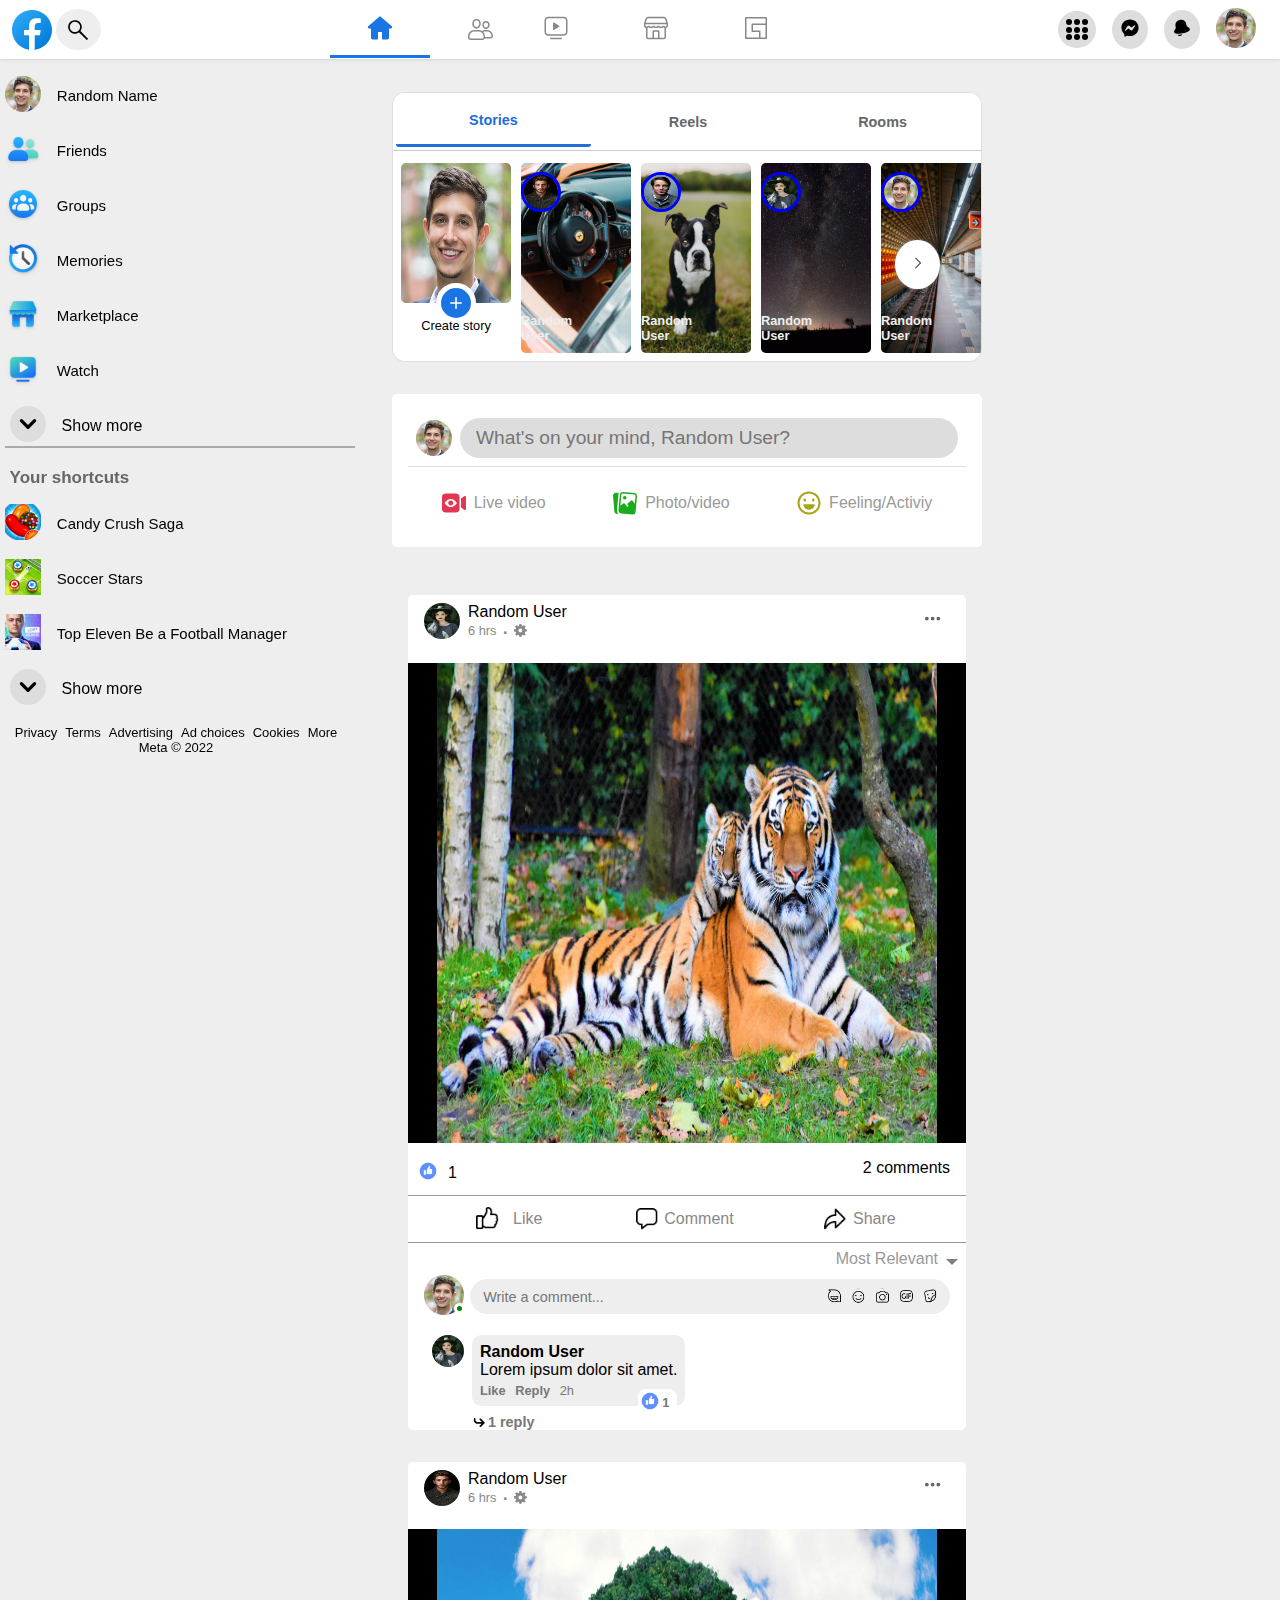
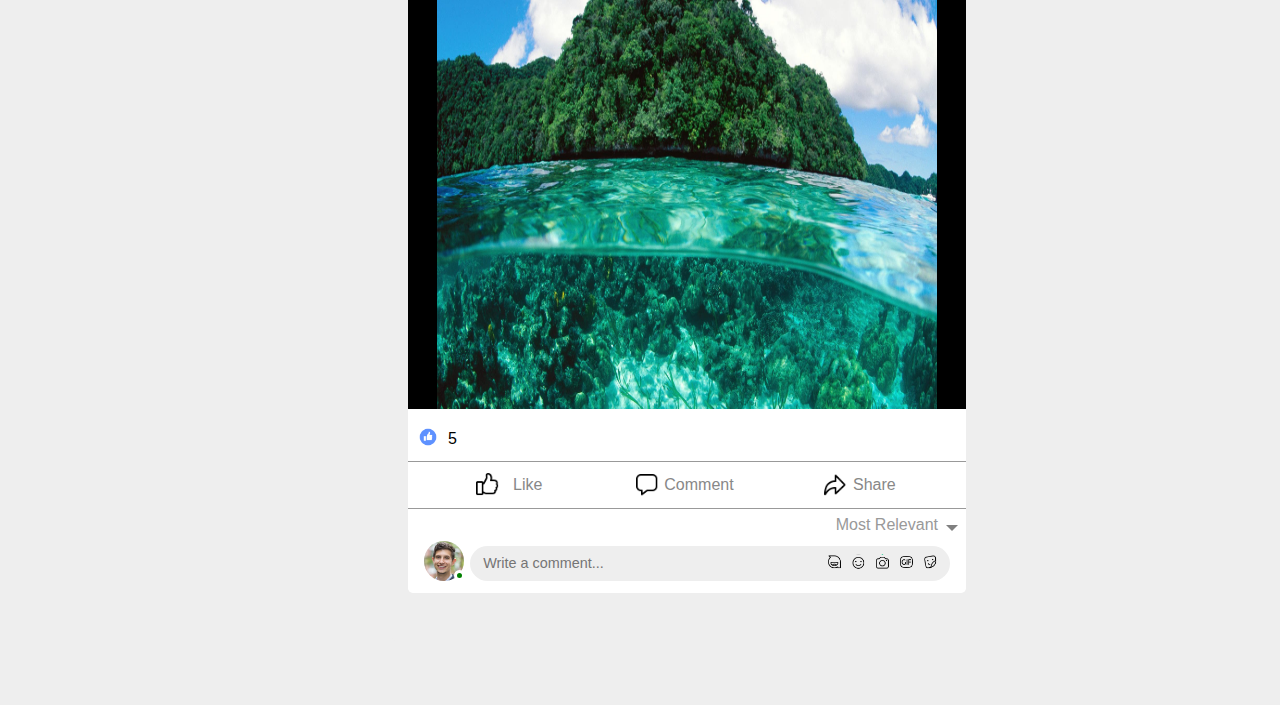
==== commit bd7309cb: "media query added" ====
--- a/index.html
+++ b/index.html
@@ -10,7 +10,7 @@
   </head>
   <body>
     <header class="navbar">
-      <div class="nav search-section">
+      <div class="nav search-section flex-row-spaced">
         <svg class="facebook-logo"
           xmlns="http://www.w3.org/2000/svg"
           viewBox="0 0 48 48"
@@ -41,10 +41,16 @@
         <div class="search">
           <input  type="text" placeholder="Search Facebook">
         </div>
-      </div>
-
-      <div class="nav navigation-section">
-        <div class="nav-btn home">
+
+        <div class="more nav-btn">
+          <svg class="b6ax4al1 m4pnbp5e somyomsx ahndzqod gnhxmgs4" fill="currentColor" height="28" width="28">
+            <path d="M23.5 4a1.5 1.5 0 1 1 0 3h-19a1.5 1.5 0 1 1 0-3h19zm0 18a1.5 1.5 0 1 1 0 3h-19a1.5 1.5 0 1 1 0-3h19zm0-9a1.5 1.5 0 1 1 0 3h-19a1.5 1.5 0 1 1 0-3h19z"/>
+            </svg>
+        </div>
+      </div>
+
+      <div class="nav navigation-section flex-row-spaced">
+        <div class="nav-btn home flex-row-centered">
           <svg
             class="a8c37x1j ms05siws l3qrxjdp b7h9ocf4 g28tu32o"
             fill="currentColor"
@@ -56,7 +62,7 @@
             />
           </svg>
         </div>
-        <div class="nav-btn friends">
+        <div class="nav-btn friends flex-row-centered">
           <svg
             class="a8c37x1j ms05siws l3qrxjdp b7h9ocf4 py1f6qlh"
             fill="currentColor"
@@ -106,7 +112,7 @@
         </div>
       </div>
 
-      <div class="nav account-section">
+      <div class="nav  flex-row-centered">
         <div class="acc account-btn menu-btn">
           <div class="grid-container">
             <div class="grid-item"></div>
@@ -382,9 +388,9 @@
       <section class="section main-feed-section">
         <div class="story-section-container">
           <div class="section-names">
-            <div class="section-name selected">Stories</div>
-            <div class="section-name" >Reels</div>
-            <div class="section-name" >Rooms</div>
+            <div class="section-name flex-row-centered selected">Stories</div>
+            <div class="section-name flex-row-centered" >Reels</div>
+            <div class="section-name flex-row-centered" >Rooms</div>
           </div>
           <div class="story-section stories-reels-rooms ">
             <div class="story story-personal" data-active>
@@ -539,8 +545,8 @@
                           <div class="total-watch-count">1.2M</div>
                         </div>
                                     </div>
-                                    <div class="reel see-more-reels-container">
-                                      <div class="see-more-reels-logo-container">
+                                    <div class="reel see-more-reels-container flex-column-centered">
+                                      <div class="see-more-reels-logo-container flex-row-centered">
                                         <div class="see-more-reels-logo"></div>
                                       </div>
                                       <div class="see-more-reels">See more reels</div>
@@ -564,7 +570,7 @@
                         <div class="create-room-logo-container">
                           <div class="create-room-logo"></div>
                         </div>
-                        <div class="room-name">
+                        <div class="room-name flex-column-centered">
                           <div class="room-name-text">Furkan's room</div>
                           <div class="get-started-text">Get started</div>
                         </div>
@@ -574,11 +580,11 @@
                         </div>
                       </div>
                           <div class="room ">
-                        <div class="friend-profile-container person-room">
+                        <div class="friend-profile-container flex-coö person-room">
                           <div class="person-room-img-container">
                             <img src="./images/profile-picture/photo-1500648767791-00dcc994a43e.jpg" >
                           </div>
-                            <div class="room-name">
+                            <div class="room-name flex-column-centered">
                               <div class="room-name-text">Random User</div>
                             </div>
                           </div>
@@ -587,11 +593,11 @@
                         </div>
                       </div>
                       <div class="room ">
-                        <div class="friend-profile-container person-room">
+                        <div class="friend-profile-container flex-coö person-room">
                           <div class="person-room-img-container">
                             <img  src="./images/profile-picture/photo-1506794778202-cad84cf45f1d.jpg">
                           </div>
-                          <div class="room-name ">
+                          <div class="room-name flex-column-centered">
                             <div class="room-name-text">Random User</div>
                           </div>
                         </div>
@@ -600,11 +606,11 @@
                         </div>
                       </div>
                       <div class="room ">
-                        <div class="friend-profile-container person-room">
+                        <div class="friend-profile-container flex-coö person-room">
                           <div class="person-room-img-container">
                             <img src="./images/profile-picture/photo-1491349174775-aaafddd81942.jpg">
                           </div>
-                          <div class="room-name">
+                          <div class="room-name flex-column-centered">
                             <div class="room-name-text">Random User</div>
                           </div>
                         </div>
@@ -613,11 +619,11 @@
                         </div>
                       </div>
                       <div class="room ">
-                        <div class="friend-profile-container person-room">
+                        <div class="friend-profile-container flex-coö person-room">
                           <div class="person-room-img-container">
                           <img src="./images/profile-picture/depositphotos_24980077-stock-photo-portrait-of-a-normal-man.jpg" >
                         </div>
-                          <div class="room-name">
+                          <div class="room-name flex-column-centered">
                             <div class="room-name-text">Random User</div>
                           </div>
                         </div>
@@ -626,7 +632,7 @@
                         </div>
                       </div>
                       <div class="room ">
-                        <div class="friend-profile-container person-room">
+                        <div class="friend-profile-container flex-coö person-room">
                           <div class="person-room-img-container">
                             <img src="./images/profile-picture/D8dDZukXUAAXLdY.jpg">
                           </div>
@@ -862,7 +868,7 @@
                       <div class="comment-reaction comment-reaction-reply">Reply</div>
                       <div class="comment-time">2h</div>
                      
-                      <div class="comment-like-btn-container ">
+                      <div class="comment-like-btn-container  ">
                         <div class="reactions reactions-comment ">
                           <div data-reaction-class class="community-reaction community-reaction-like">
                             <img data-reaction-img src="./images/buttons/liked.png">
@@ -974,7 +980,7 @@
                                 <img data-reaction-angry data-reaction-emoji src="./images/emojis/angry-emoji.gif" alt="gif-angry">
                               </div>
                           </div>
-                          <div class="comment-like-btn-container hide">
+                          <div class="comment-like-btn-container  hide">
                             <div class="reactions reactions-comment">
                               <div data-reaction-class class="community-reaction community-reaction-like  hide">
                                 <img data-reaction-img src="./images/buttons/liked.png">
@@ -1315,7 +1321,7 @@
                            <img data-reaction-angry data-reaction-emoji src="./images/emojis/angry-emoji.gif" alt="gif-angry">
                          </div>
                      </div>
-                     <div class="comment-like-btn-container hide">
+                     <div class="comment-like-btn-container  hide">
                        <div class="reactions reactions-comment">
                          <div data-reaction-class class="community-reaction community-reaction-like  hide">
                            <img data-reaction-img src="./images/buttons/liked.png">
@@ -1408,7 +1414,7 @@
              <img data-reaction-angry data-reaction-emoji src="./images/emojis/angry-emoji.gif" alt="gif-angry">
            </div>
        </div>
-       <div class="comment-like-btn-container hide">
+       <div class="comment-like-btn-container  hide">
          <div class="reactions reactions-comment">
            <div data-reaction-class class="community-reaction community-reaction-like  hide">
              <img data-reaction-img src="./images/buttons/liked.png">
@@ -1518,7 +1524,7 @@
                <img data-reaction-angry data-reaction-emoji src="./images/emojis/angry-emoji.gif" alt="gif-angry">
              </div>
          </div>
-         <div class="comment-like-btn-container hide">
+         <div class="comment-like-btn-container  hide">
            <div class="reactions reactions-comment">
              <div data-reaction-class class="community-reaction community-reaction-like  hide">
                <img data-reaction-img src="./images/buttons/liked.png">
--- a/styles.css
+++ b/styles.css
@@ -20,37 +20,42 @@
   font-display: swap;
 }
 
+.navbar,
+.main-feed,
+.personal-shortcut-text,
+.contacts-header {
+  display: flex;
+  justify-content: space-between;
+}
+
 .navbar {
   position: fixed;
   padding: 0.5rem;
-  display: flex;
-  justify-content: space-between;
   min-width: 100vw;
   height: 60px;
   background-color: white;
   font-size: 12px;
   border-bottom: 1px solid #ddd;
   box-shadow: 0 0 5px 0 #ddd;
-  z-index: 5;
+  z-index: 50;
+}
+
+.more {
+  display: none;
+}
+
+.more-btn-selected {
+  border-bottom: 3px solid #216fdb;
 }
 
 .facebook-logo:hover {
   cursor: pointer;
-}
-
-.search-section {
-  display: flex;
-  align-items: center;
-  justify-content: space-between;
 }
 
 .search-section input {
   background: url(./images/navbar/search-icon.svg) no-repeat;
   background-position: left 5% center;
   background-size: 10px;
-}
-
-.search-section input {
   outline: none;
   border: none;
   resize: none;
@@ -63,16 +68,10 @@
 }
 
 .navigation-section {
-  display: flex;
-  justify-content: space-between;
-  align-items: center;
   width: 500px;
 }
 
 .nav-btn {
-  display: flex;
-  justify-content: center;
-  align-items: center;
   color: #888;
   cursor: pointer;
   min-width: 100px;
@@ -87,12 +86,6 @@
 .home {
   color: #1b74e4;
   border-bottom: 3px solid #1b74e4;
-}
-
-.account-section {
-  display: flex;
-  align-items: center;
-  justify-content: space-between;
 }
 
 .acc {
@@ -136,8 +129,6 @@
 }
 
 .main-feed {
-  display: flex;
-  justify-content: space-between;
   min-width: 100vw;
   min-height: 100vh;
 }
@@ -227,8 +218,6 @@
 }
 
 .personal-shortcut-text {
-  display: flex;
-  justify-content: space-between;
   margin-top: 0.3rem;
 }
 
@@ -278,8 +267,6 @@
 }
 
 .contacts-header {
-  display: flex;
-  justify-content: space-between;
   margin-top: 1rem;
 }
 
@@ -467,10 +454,6 @@
 }
 
 .section-name {
-  display: flex;
-  justify-content: center;
-  align-items: center;
-
   cursor: pointer;
 
   padding: 1rem;
@@ -518,10 +501,6 @@
 }
 
 .see-more-reels-container {
-  display: flex;
-  flex-direction: column;
-  justify-content: center;
-  align-items: center;
   min-width: 110px;
   min-height: 190px;
   border: 1px solid #ddd;
@@ -529,9 +508,6 @@
 }
 
 .see-more-reels-logo-container {
-  display: flex;
-  justify-content: center;
-  align-items: center;
   width: 2rem;
   height: 2rem;
   background-color: #ddd;
@@ -744,19 +720,10 @@
 }
 
 .room-name {
-  display: flex;
-  flex-direction: column;
-  justify-content: center;
-  align-items: center;
-
   margin-bottom: 0.5rem;
 }
 
 .friend-profile-container {
-  display: flex;
-  flex-direction: column;
-  justify-content: center;
-  align-items: center;
   margin-top: 2rem;
 }
 
@@ -1225,21 +1192,20 @@
   transform: scale(2);
 }
 
-.comment-btn {
-  background-image: url(./images/reactions/kUVRLWRtG-0.png);
-  background-size: 2rem;
-  background-repeat: none;
-  width: 1.5rem;
-  height: 1.5rem;
-  background-position-y: 38.3%;
-}
-
-.share-btn {
-  background-image: url(./images/reactions/kUVRLWRtG-0.png);
+.reaction-btn {
   background-size: 2rem;
   background-repeat: no-repeat;
   width: 1.5rem;
   height: 1.5rem;
+}
+
+.comment-btn {
+  background-image: url(./images/reactions/kUVRLWRtG-0.png);
+  background-position-y: 38.3%;
+}
+
+.share-btn {
+  background-image: url(./images/reactions/kUVRLWRtG-0.png);
   background-position-y: 46%;
 }
 
@@ -1495,3 +1461,101 @@
 .hide {
   display: none;
 }
+
+.flex-column-centered {
+  display: flex;
+  flex-direction: column;
+  align-items: center;
+  justify-content: center;
+}
+
+.flex-row-spaced {
+  display: flex;
+  justify-content: space-between;
+  align-items: center;
+}
+
+.flex-row-centered {
+  display: flex;
+  justify-content: center;
+  align-items: center;
+}
+
+.shortcut-section-media {
+  min-width: 100vw;
+  min-height: 100vh;
+  background-color: #eee;
+  z-index: 50;
+}
+
+@media (max-width: 1400px) {
+  .contacts-section {
+    display: none;
+  }
+
+  .main-feed-section {
+    margin-left: 360px;
+    margin-right: auto;
+  }
+
+  .search-section input {
+    background: url(./images/navbar/search-icon.svg) no-repeat;
+    background-position: left 50% center;
+    background-size: 20px;
+    width: 40px;
+    outline: none;
+    border: none;
+    resize: none;
+    background-color: #eee;
+    border-radius: 50%;
+  }
+}
+
+@media (max-width: 1032px) {
+  .shortcut-section {
+    display: none;
+  }
+
+  .main-feed-section {
+    margin: 0;
+    padding: 0;
+    max-width: 500px;
+  }
+
+  .on-your-mind-section {
+    max-width: 500px;
+    padding: 0;
+  }
+
+  .personal-share-icons-container {
+    max-width: 500px;
+  }
+
+  .navigation-section {
+    display: none;
+  }
+
+  .story-section-container {
+    max-width: 500px;
+  }
+
+  .section-names {
+    max-width: 500px;
+  }
+
+  .post-container {
+    padding: 0;
+  }
+
+  .post {
+    max-width: 500px;
+  }
+
+  .more {
+    display: flex;
+    justify-content: center;
+    align-items: center;
+    margin-left: 1rem;
+    cursor: pointer;
+  }
+}
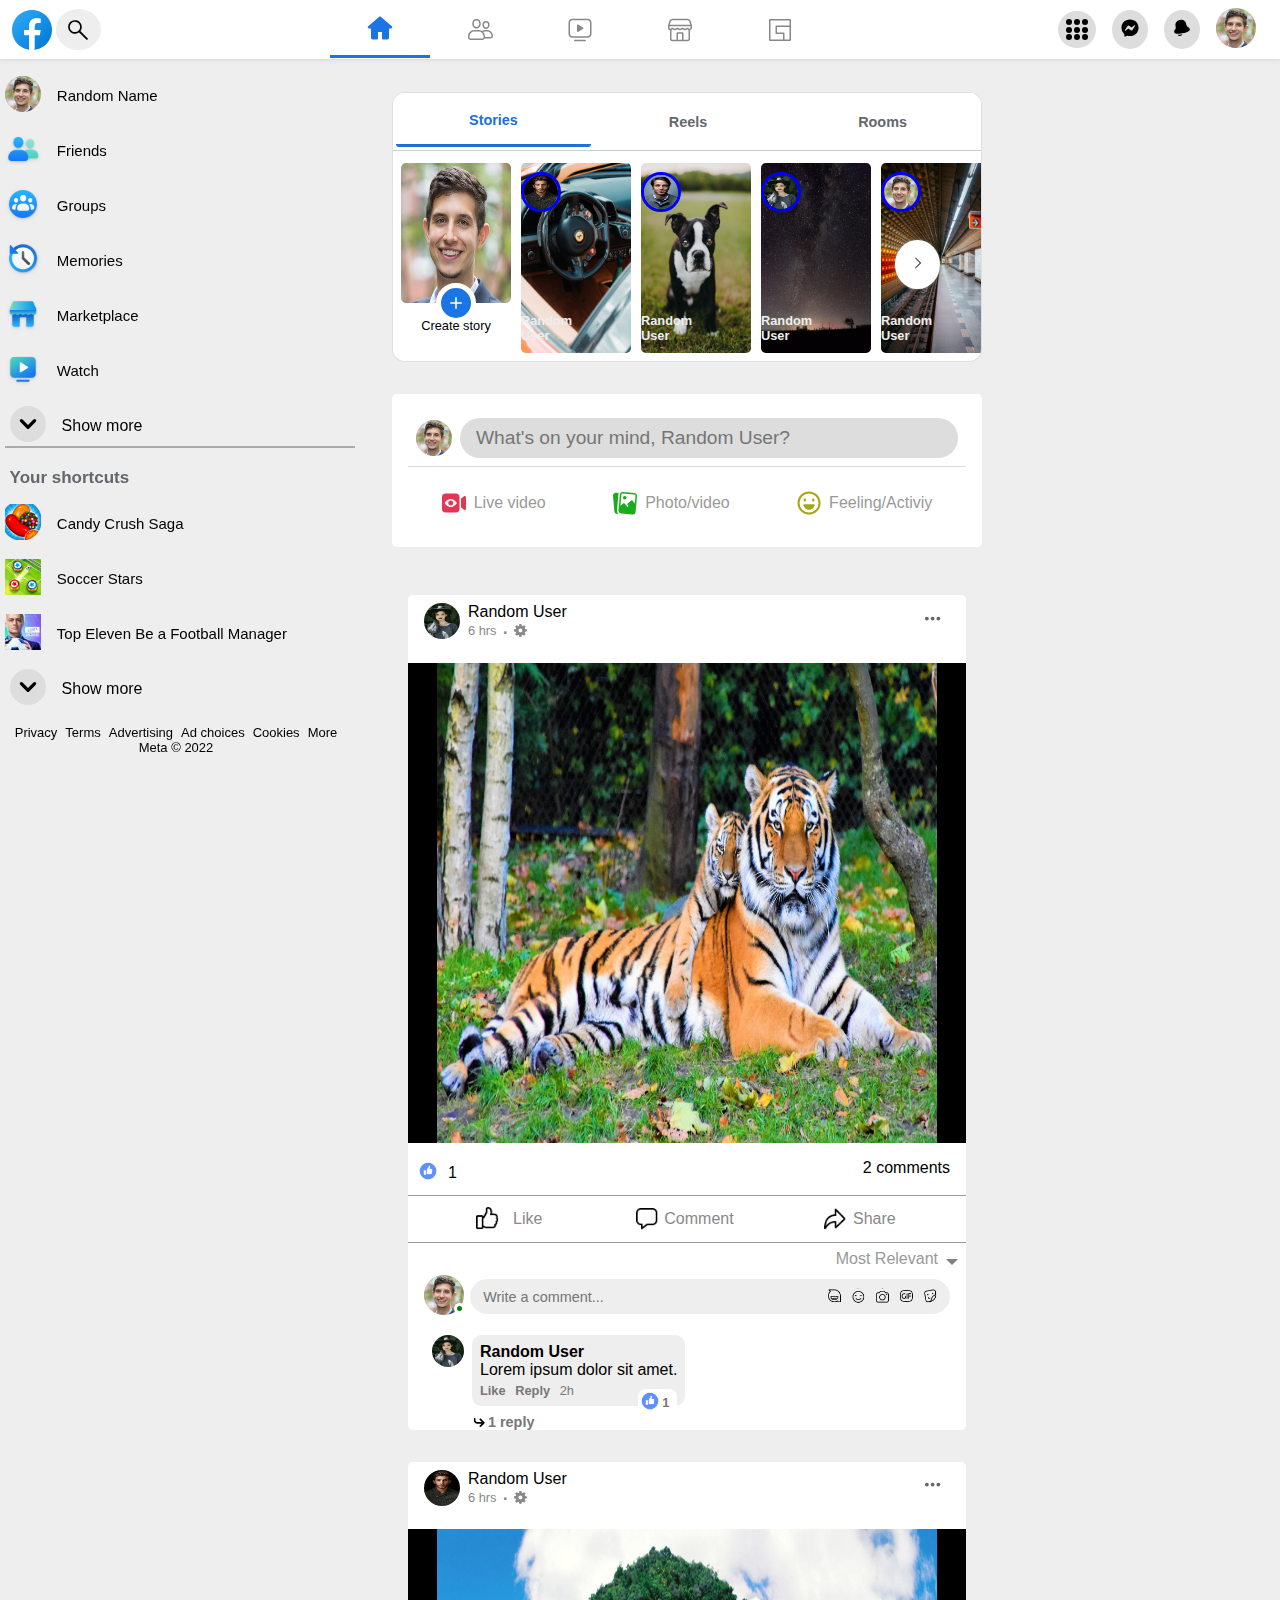
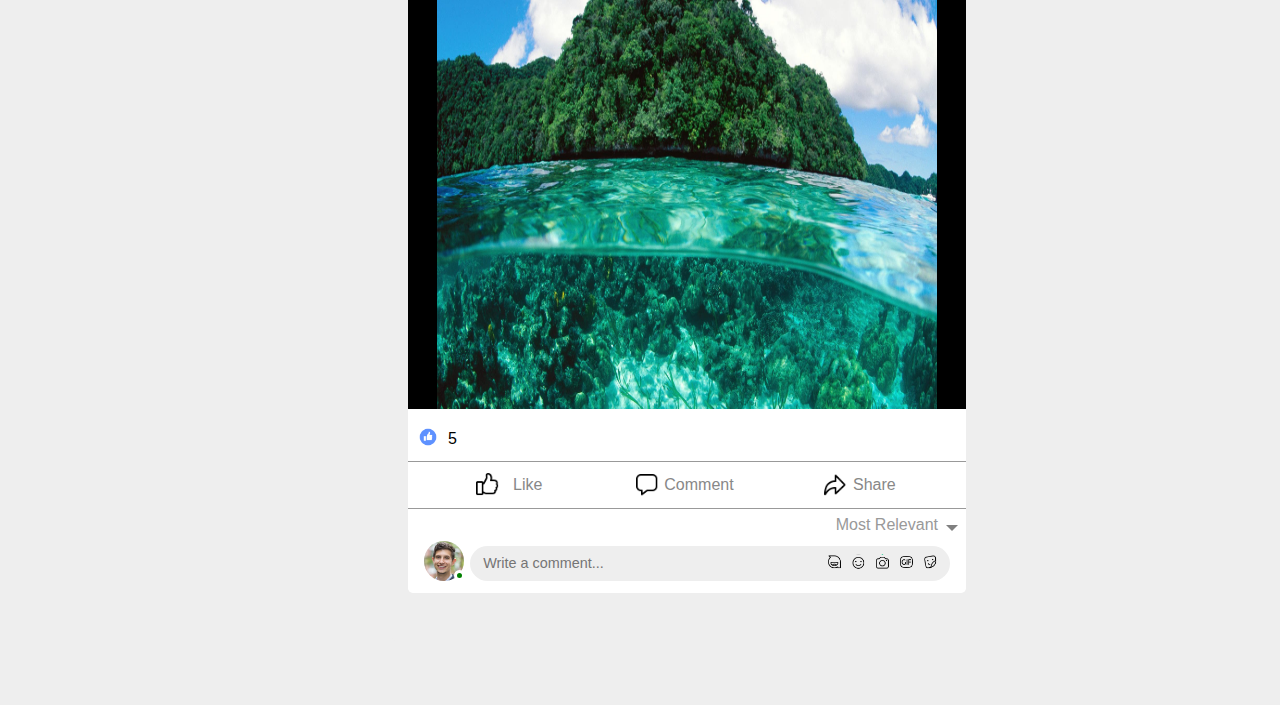
==== commit 9b28db1b: "friend requests page added" ====
--- a/index.html
+++ b/index.html
@@ -74,7 +74,7 @@
             />
           </svg>
         </div>
-        <div class="nav-btn watch">
+        <div class="nav-btn watch flex-row-centered">
           <svg
             class="a8c37x1j ms05siws l3qrxjdp b7h9ocf4 py1f6qlh"
             fill="currentColor"
@@ -86,7 +86,7 @@
             />
           </svg>
         </div>
-        <div class="nav-btn marketplace">
+        <div class="nav-btn marketplace flex-row-centered">
           <svg
             class="a8c37x1j ms05siws l3qrxjdp b7h9ocf4 py1f6qlh"
             fill="currentColor"
@@ -98,7 +98,7 @@
             />
           </svg>
         </div>
-        <div class="nav-btn gaming">
+        <div class="nav-btn gaming flex-row-centered">
           <svg
             class="a8c37x1j ms05siws l3qrxjdp b7h9ocf4 py1f6qlh"
             fill="currentColor"
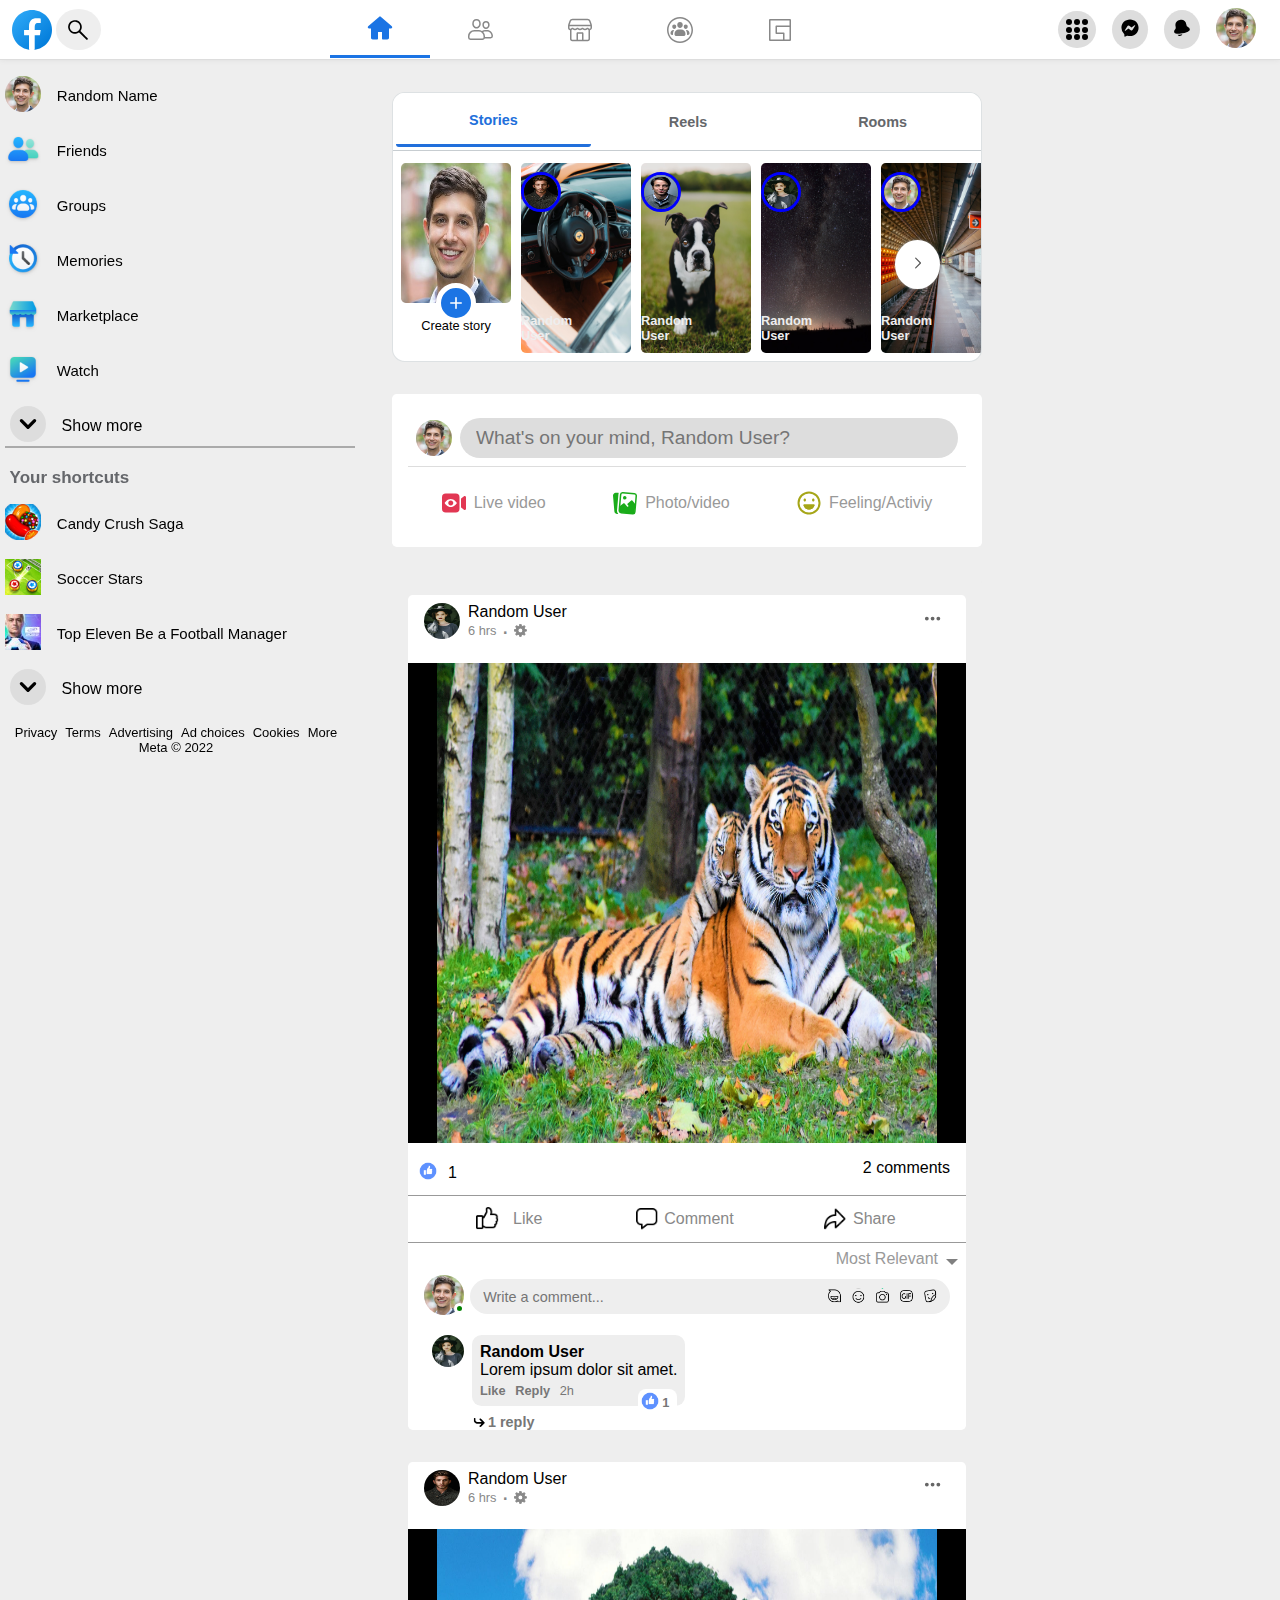
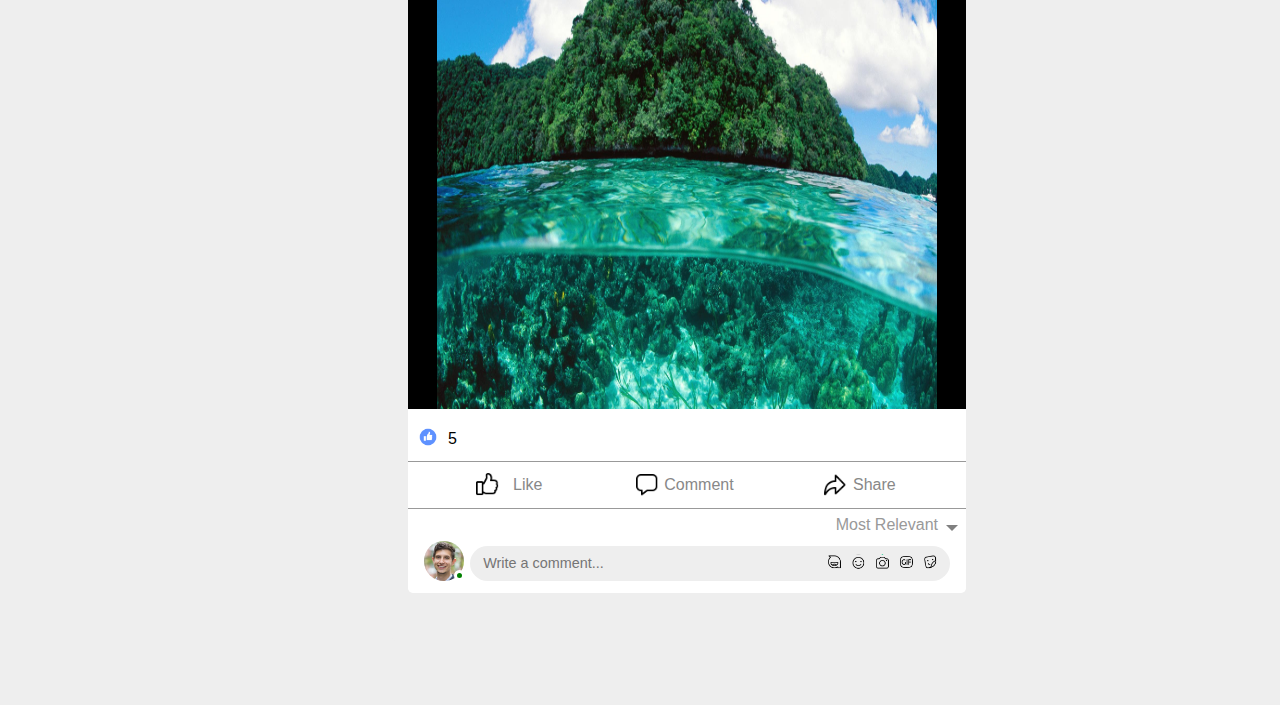
==== commit 44c2149b: "marketplace page added" ====
--- a/index.html
+++ b/index.html
@@ -74,18 +74,7 @@
             />
           </svg>
         </div>
-        <div class="nav-btn watch flex-row-centered">
-          <svg
-            class="a8c37x1j ms05siws l3qrxjdp b7h9ocf4 py1f6qlh"
-            fill="currentColor"
-            height="28"
-            width="28"
-          >
-            <path
-              d="M8.75 25.25c-.414 0-.75-.336-.75-.75s.336-.75.75-.75h10.5c.414 0 .75.336.75.75s-.336.75-.75.75H8.75Zm8.413-12.404-5.108 3.077c-.464.279-1.055-.054-1.055-.596V9.172c0-.541.591-.875 1.055-.596l5.108 3.078c.449.27.449.921 0 1.192Zm4.587 7.404c1.242 0 2.25-1.008 2.25-2.25V6.5c0-1.242-1.008-2.25-2.25-2.25H6.25C5.008 4.25 4 5.258 4 6.5V18c0 1.242 1.008 2.25 2.25 2.25h15.5Zm0 1.5H6.25c-2.071 0-3.75-1.679-3.75-3.75V6.5c0-2.071 1.679-3.75 3.75-3.75h15.5c2.071 0 3.75 1.679 3.75 3.75V18c0 2.071-1.679 3.75-3.75 3.75Z"
-            />
-          </svg>
-        </div>
+       
         <div class="nav-btn marketplace flex-row-centered">
           <svg
             class="a8c37x1j ms05siws l3qrxjdp b7h9ocf4 py1f6qlh"
@@ -98,6 +87,11 @@
             />
           </svg>
         </div>
+
+        <div class="nav-btn watch flex-row-centered">
+          <svg viewBox="0 0 28 28" class="b6ax4al1 m4pnbp5e somyomsx ahndzqod gnhxmgs4" fill="currentColor" height="28" width="28"><path d="M25.5 14C25.5 7.649 20.351 2.5 14 2.5 7.649 2.5 2.5 7.649 2.5 14 2.5 20.351 7.649 25.5 14 25.5 20.351 25.5 25.5 20.351 25.5 14ZM27 14C27 21.18 21.18 27 14 27 6.82 27 1 21.18 1 14 1 6.82 6.82 1 14 1 21.18 1 27 6.82 27 14ZM7.479 14 7.631 14C7.933 14 8.102 14.338 7.934 14.591 7.334 15.491 6.983 16.568 6.983 17.724L6.983 18.221C6.983 18.342 6.99 18.461 7.004 18.578 7.03 18.802 6.862 19 6.637 19L6.123 19C5.228 19 4.5 18.25 4.5 17.327 4.5 15.492 5.727 14 7.479 14ZM20.521 14C22.274 14 23.5 15.492 23.5 17.327 23.5 18.25 22.772 19 21.878 19L21.364 19C21.139 19 20.97 18.802 20.997 18.578 21.01 18.461 21.017 18.342 21.017 18.221L21.017 17.724C21.017 16.568 20.667 15.491 20.067 14.591 19.899 14.338 20.067 14 20.369 14L20.521 14ZM8.25 13C7.147 13 6.25 11.991 6.25 10.75 6.25 9.384 7.035 8.5 8.25 8.5 9.465 8.5 10.25 9.384 10.25 10.75 10.25 11.991 9.353 13 8.25 13ZM19.75 13C18.647 13 17.75 11.991 17.75 10.75 17.75 9.384 18.535 8.5 19.75 8.5 20.965 8.5 21.75 9.384 21.75 10.75 21.75 11.991 20.853 13 19.75 13ZM15.172 13.5C17.558 13.5 19.5 15.395 19.5 17.724L19.5 18.221C19.5 19.202 18.683 20 17.677 20L10.323 20C9.317 20 8.5 19.202 8.5 18.221L8.5 17.724C8.5 15.395 10.441 13.5 12.828 13.5L15.172 13.5ZM16.75 9C16.75 10.655 15.517 12 14 12 12.484 12 11.25 10.655 11.25 9 11.25 7.15 12.304 6 14 6 15.697 6 16.75 7.15 16.75 9Z"></path></svg>
+        </div>
+
         <div class="nav-btn gaming flex-row-centered">
           <svg
             class="a8c37x1j ms05siws l3qrxjdp b7h9ocf4 py1f6qlh"
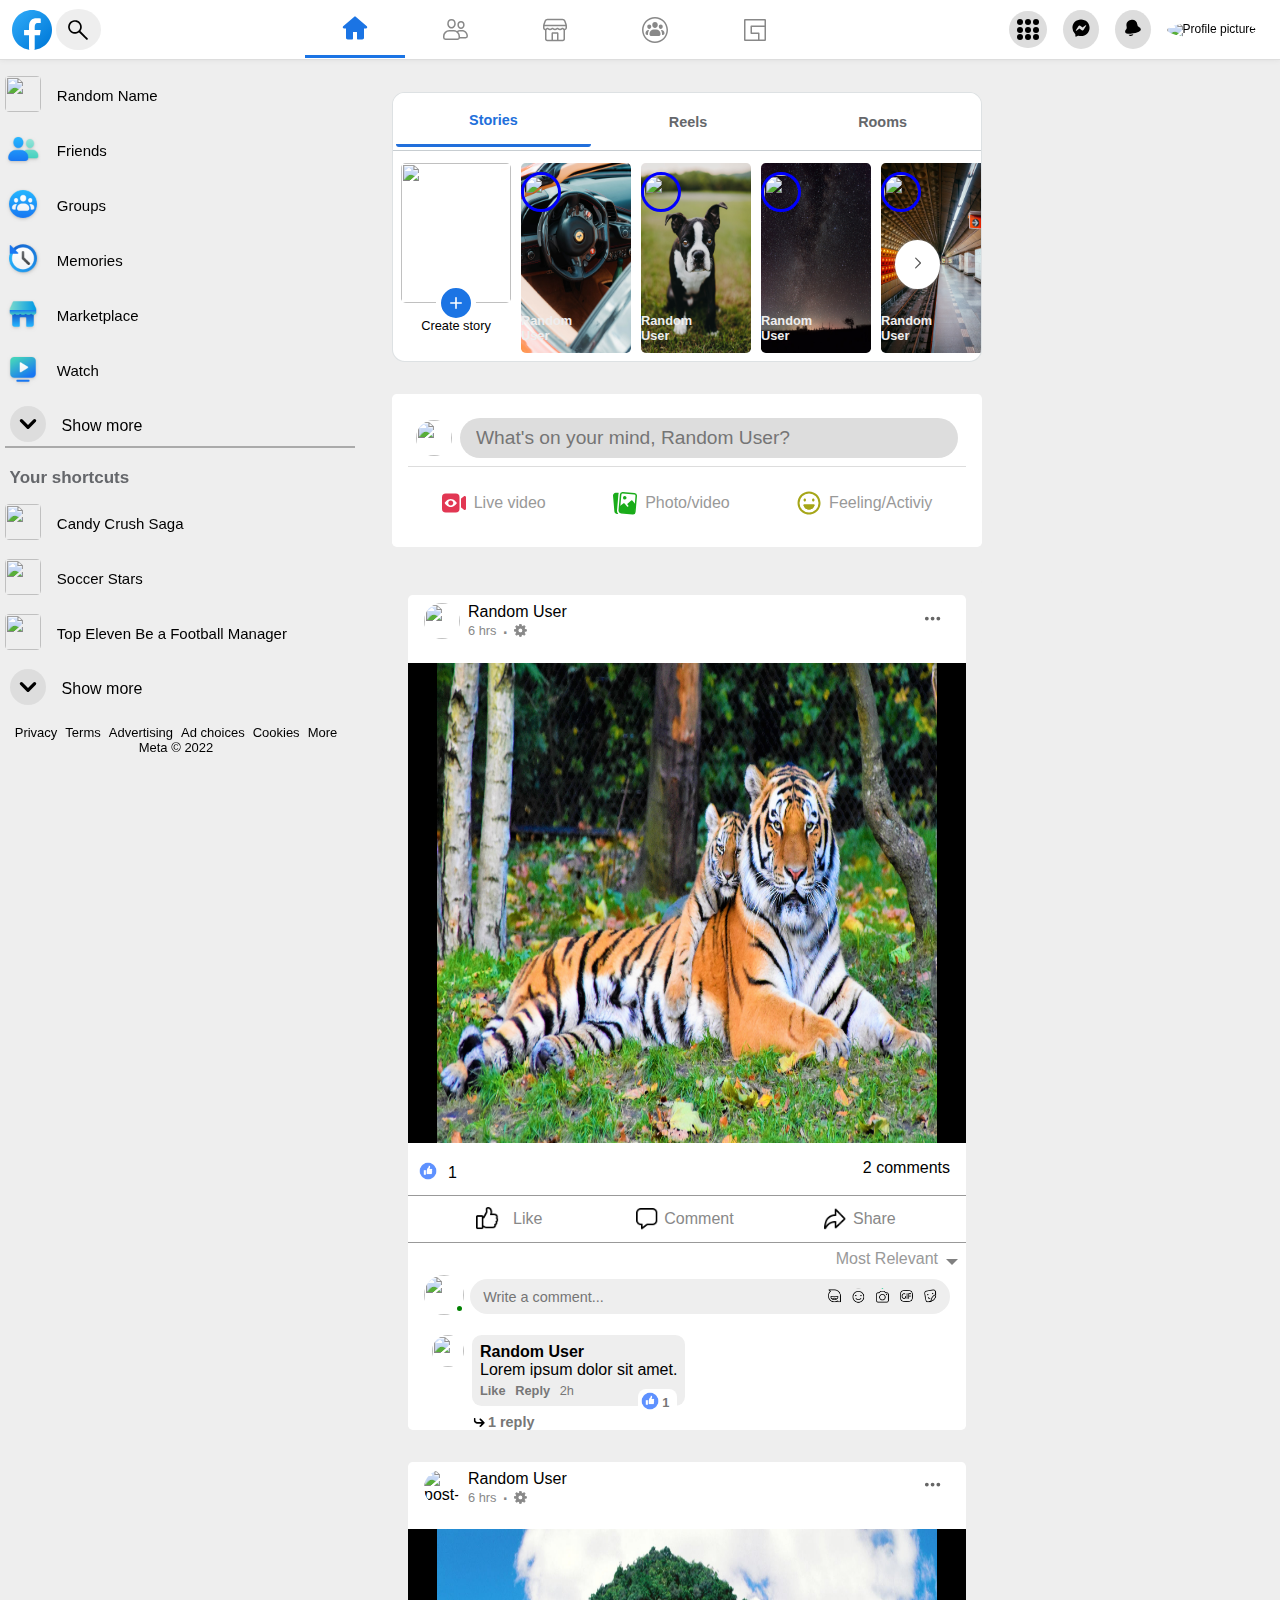
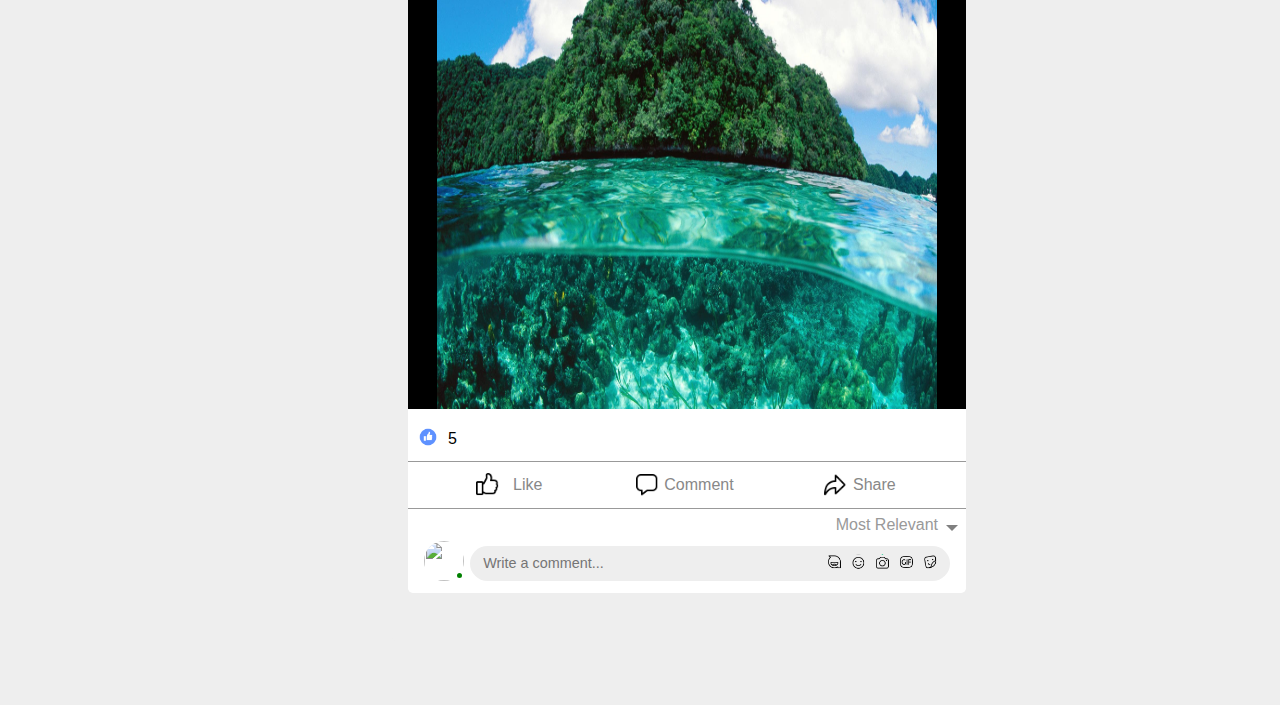
==== commit cbbaba54: "main page and friends page images changed to the links instead of pngs" ====
--- a/index.html
+++ b/index.html
@@ -62,48 +62,57 @@
             />
           </svg>
         </div>
-        <div class="nav-btn friends flex-row-centered">
-          <svg
-            class="a8c37x1j ms05siws l3qrxjdp b7h9ocf4 py1f6qlh"
-            fill="currentColor"
-            height="28"
-            width="28"
-          >
-            <path
-              d="M10.5 4.5c-2.272 0-2.75 1.768-2.75 3.25C7.75 9.542 8.983 11 10.5 11s2.75-1.458 2.75-3.25c0-1.482-.478-3.25-2.75-3.25zm0 8c-2.344 0-4.25-2.131-4.25-4.75C6.25 4.776 7.839 3 10.5 3s4.25 1.776 4.25 4.75c0 2.619-1.906 4.75-4.25 4.75zm9.5-6c-1.41 0-2.125.841-2.125 2.5 0 1.378.953 2.5 2.125 2.5 1.172 0 2.125-1.122 2.125-2.5 0-1.659-.715-2.5-2.125-2.5zm0 6.5c-1.999 0-3.625-1.794-3.625-4 0-2.467 1.389-4 3.625-4 2.236 0 3.625 1.533 3.625 4 0 2.206-1.626 4-3.625 4zm4.622 8a.887.887 0 0 0 .878-.894c0-2.54-2.043-4.606-4.555-4.606h-1.86c-.643 0-1.265.148-1.844.413a6.226 6.226 0 0 1 1.76 4.336V21h5.621zm-7.122.562v-1.313a4.755 4.755 0 0 0-4.749-4.749H8.25a4.755 4.755 0 0 0-4.75 4.749v1.313c0 .518.421.938.937.938h12.125c.517 0 .938-.42.938-.938zM20.945 14C24.285 14 27 16.739 27 20.106a2.388 2.388 0 0 1-2.378 2.394h-5.81a2.44 2.44 0 0 1-2.25 1.5H4.437A2.44 2.44 0 0 1 2 21.562v-1.313A6.256 6.256 0 0 1 8.25 14h4.501a6.2 6.2 0 0 1 3.218.902A5.932 5.932 0 0 1 19.084 14h1.861z"
-            />
-          </svg>
-        </div>
-       
-        <div class="nav-btn marketplace flex-row-centered">
-          <svg
-            class="a8c37x1j ms05siws l3qrxjdp b7h9ocf4 py1f6qlh"
-            fill="currentColor"
-            height="28"
-            width="28"
-          >
-            <path
-              d="M17.5 23.75h4.25c.414 0 .75-.336.75-.75v-9h.031c-.167-.083-.325-.185-.47-.306l-.401-.335c-.093-.076-.227-.076-.32.001l-.164.137c-.585.486-1.321.753-2.081.753h-.226c-.755 0-1.487-.263-2.069-.744l-.184-.152c-.093-.076-.226-.076-.318 0l-.185.153c-.583.48-1.315.743-2.069.743h-.137c-.745 0-1.468-.256-2.046-.725l-.216-.175c-.093-.075-.226-.074-.317.002l-.173.145c-.585.487-1.321.753-2.081.753h-.178c-.753 0-1.482-.261-2.064-.739l-.194-.16c-.093-.076-.225-.076-.318 0l-.471.388c-.123.101-.257.189-.397.261H5.5v9c0 .414.336.75.75.75h4.25V17.5c0-.69.56-1.25 1.25-1.25h4.5c.69 0 1.25.56 1.25 1.25v6.25Zm-13.827-15h20.654c-.027-.09-.056-.179-.089-.267l-1.151-3.128c-.264-.667-.909-1.105-1.626-1.105H6.54c-.718 0-1.363.438-1.621 1.088L3.762 8.483c-.033.088-.062.177-.089.267Zm20.827 1.5h-21V12c0 .414.336.75.75.75h.171c.174 0 .342-.06.476-.17l.471-.387c.645-.531 1.577-.531 2.222 0l.194.159c.313.257.706.398 1.112.398h.178c.409 0 .806-.143 1.12-.405l.174-.145c.642-.535 1.573-.541 2.221-.015l.216.174c.312.253.701.391 1.102.391h.137c.406 0 .8-.142 1.114-.4l.185-.153c.646-.534 1.581-.534 2.228 0l.184.153c.313.258.707.4 1.114.4h.226c.409 0 .806-.144 1.121-.406l.164-.136c.648-.542 1.592-.542 2.24-.001l.402.335c.161.134.365.208.576.208.499 0 .902-.403.902-.9v-1.6Zm-.5 3.967V23c0 1.243-1.007 2.25-2.25 2.25H6.25C5.007 25.25 4 24.243 4 23v-8.764C2.875 14.112 2 13.158 2 12V9.951c0-.679.12-1.351.354-1.987l1.164-3.162C4.01 3.563 5.207 2.75 6.54 2.75h14.921c1.332 0 2.529.813 3.027 2.069l1.158 3.145C25.88 8.6 26 9.272 26 9.951v1.899c0 1.189-.865 2.176-2 2.367Zm-8 9.533v-6h-4v6h4Z"
-            />
-          </svg>
-        </div>
-
-        <div class="nav-btn watch flex-row-centered">
-          <svg viewBox="0 0 28 28" class="b6ax4al1 m4pnbp5e somyomsx ahndzqod gnhxmgs4" fill="currentColor" height="28" width="28"><path d="M25.5 14C25.5 7.649 20.351 2.5 14 2.5 7.649 2.5 2.5 7.649 2.5 14 2.5 20.351 7.649 25.5 14 25.5 20.351 25.5 25.5 20.351 25.5 14ZM27 14C27 21.18 21.18 27 14 27 6.82 27 1 21.18 1 14 1 6.82 6.82 1 14 1 21.18 1 27 6.82 27 14ZM7.479 14 7.631 14C7.933 14 8.102 14.338 7.934 14.591 7.334 15.491 6.983 16.568 6.983 17.724L6.983 18.221C6.983 18.342 6.99 18.461 7.004 18.578 7.03 18.802 6.862 19 6.637 19L6.123 19C5.228 19 4.5 18.25 4.5 17.327 4.5 15.492 5.727 14 7.479 14ZM20.521 14C22.274 14 23.5 15.492 23.5 17.327 23.5 18.25 22.772 19 21.878 19L21.364 19C21.139 19 20.97 18.802 20.997 18.578 21.01 18.461 21.017 18.342 21.017 18.221L21.017 17.724C21.017 16.568 20.667 15.491 20.067 14.591 19.899 14.338 20.067 14 20.369 14L20.521 14ZM8.25 13C7.147 13 6.25 11.991 6.25 10.75 6.25 9.384 7.035 8.5 8.25 8.5 9.465 8.5 10.25 9.384 10.25 10.75 10.25 11.991 9.353 13 8.25 13ZM19.75 13C18.647 13 17.75 11.991 17.75 10.75 17.75 9.384 18.535 8.5 19.75 8.5 20.965 8.5 21.75 9.384 21.75 10.75 21.75 11.991 20.853 13 19.75 13ZM15.172 13.5C17.558 13.5 19.5 15.395 19.5 17.724L19.5 18.221C19.5 19.202 18.683 20 17.677 20L10.323 20C9.317 20 8.5 19.202 8.5 18.221L8.5 17.724C8.5 15.395 10.441 13.5 12.828 13.5L15.172 13.5ZM16.75 9C16.75 10.655 15.517 12 14 12 12.484 12 11.25 10.655 11.25 9 11.25 7.15 12.304 6 14 6 15.697 6 16.75 7.15 16.75 9Z"></path></svg>
-        </div>
-
-        <div class="nav-btn gaming flex-row-centered">
-          <svg
-            class="a8c37x1j ms05siws l3qrxjdp b7h9ocf4 py1f6qlh"
-            fill="currentColor"
-            height="28"
-            width="28"
-          >
-            <path
-              d="M23.5 9.5H10.25a.75.75 0 0 0-.75.75v7c0 .414.336.75.75.75H17v5.5H4.5v-19h19v5zm0 14h-5v-6.25a.75.75 0 0 0-.75-.75H11V11h12.5v12.5zm1.5.25V4.25C25 3.561 24.439 3 23.75 3H4.25C3.561 3 3 3.561 3 4.25v19.5c0 .689.561 1.25 1.25 1.25h19.5c.689 0 1.25-.561 1.25-1.25z"
-            />
-          </svg>
-        </div>
+
+        <a href="friends.html">
+          <div class="nav-btn friends flex-row-centered">
+            <svg
+              class="a8c37x1j ms05siws l3qrxjdp b7h9ocf4 py1f6qlh"
+              fill="currentColor"
+              height="28"
+              width="28"
+            >
+              <path
+                d="M10.5 4.5c-2.272 0-2.75 1.768-2.75 3.25C7.75 9.542 8.983 11 10.5 11s2.75-1.458 2.75-3.25c0-1.482-.478-3.25-2.75-3.25zm0 8c-2.344 0-4.25-2.131-4.25-4.75C6.25 4.776 7.839 3 10.5 3s4.25 1.776 4.25 4.75c0 2.619-1.906 4.75-4.25 4.75zm9.5-6c-1.41 0-2.125.841-2.125 2.5 0 1.378.953 2.5 2.125 2.5 1.172 0 2.125-1.122 2.125-2.5 0-1.659-.715-2.5-2.125-2.5zm0 6.5c-1.999 0-3.625-1.794-3.625-4 0-2.467 1.389-4 3.625-4 2.236 0 3.625 1.533 3.625 4 0 2.206-1.626 4-3.625 4zm4.622 8a.887.887 0 0 0 .878-.894c0-2.54-2.043-4.606-4.555-4.606h-1.86c-.643 0-1.265.148-1.844.413a6.226 6.226 0 0 1 1.76 4.336V21h5.621zm-7.122.562v-1.313a4.755 4.755 0 0 0-4.749-4.749H8.25a4.755 4.755 0 0 0-4.75 4.749v1.313c0 .518.421.938.937.938h12.125c.517 0 .938-.42.938-.938zM20.945 14C24.285 14 27 16.739 27 20.106a2.388 2.388 0 0 1-2.378 2.394h-5.81a2.44 2.44 0 0 1-2.25 1.5H4.437A2.44 2.44 0 0 1 2 21.562v-1.313A6.256 6.256 0 0 1 8.25 14h4.501a6.2 6.2 0 0 1 3.218.902A5.932 5.932 0 0 1 19.084 14h1.861z"
+              />
+            </svg>
+          </div>
+        </a>
+
+        <a href="marketplace.html">
+          <div class="nav-btn marketplace flex-row-centered">
+            <svg
+              class="a8c37x1j ms05siws l3qrxjdp b7h9ocf4 py1f6qlh"
+              fill="currentColor"
+              height="28"
+              width="28"
+            >
+              <path
+                d="M17.5 23.75h4.25c.414 0 .75-.336.75-.75v-9h.031c-.167-.083-.325-.185-.47-.306l-.401-.335c-.093-.076-.227-.076-.32.001l-.164.137c-.585.486-1.321.753-2.081.753h-.226c-.755 0-1.487-.263-2.069-.744l-.184-.152c-.093-.076-.226-.076-.318 0l-.185.153c-.583.48-1.315.743-2.069.743h-.137c-.745 0-1.468-.256-2.046-.725l-.216-.175c-.093-.075-.226-.074-.317.002l-.173.145c-.585.487-1.321.753-2.081.753h-.178c-.753 0-1.482-.261-2.064-.739l-.194-.16c-.093-.076-.225-.076-.318 0l-.471.388c-.123.101-.257.189-.397.261H5.5v9c0 .414.336.75.75.75h4.25V17.5c0-.69.56-1.25 1.25-1.25h4.5c.69 0 1.25.56 1.25 1.25v6.25Zm-13.827-15h20.654c-.027-.09-.056-.179-.089-.267l-1.151-3.128c-.264-.667-.909-1.105-1.626-1.105H6.54c-.718 0-1.363.438-1.621 1.088L3.762 8.483c-.033.088-.062.177-.089.267Zm20.827 1.5h-21V12c0 .414.336.75.75.75h.171c.174 0 .342-.06.476-.17l.471-.387c.645-.531 1.577-.531 2.222 0l.194.159c.313.257.706.398 1.112.398h.178c.409 0 .806-.143 1.12-.405l.174-.145c.642-.535 1.573-.541 2.221-.015l.216.174c.312.253.701.391 1.102.391h.137c.406 0 .8-.142 1.114-.4l.185-.153c.646-.534 1.581-.534 2.228 0l.184.153c.313.258.707.4 1.114.4h.226c.409 0 .806-.144 1.121-.406l.164-.136c.648-.542 1.592-.542 2.24-.001l.402.335c.161.134.365.208.576.208.499 0 .902-.403.902-.9v-1.6Zm-.5 3.967V23c0 1.243-1.007 2.25-2.25 2.25H6.25C5.007 25.25 4 24.243 4 23v-8.764C2.875 14.112 2 13.158 2 12V9.951c0-.679.12-1.351.354-1.987l1.164-3.162C4.01 3.563 5.207 2.75 6.54 2.75h14.921c1.332 0 2.529.813 3.027 2.069l1.158 3.145C25.88 8.6 26 9.272 26 9.951v1.899c0 1.189-.865 2.176-2 2.367Zm-8 9.533v-6h-4v6h4Z"
+              />
+            </svg>
+          </div>
+        </a>
+
+        <a href="groups.html">
+          <div class="nav-btn watch flex-row-centered">
+            <svg viewBox="0 0 28 28" class="b6ax4al1 m4pnbp5e somyomsx ahndzqod gnhxmgs4" fill="currentColor" height="28" width="28"><path d="M25.5 14C25.5 7.649 20.351 2.5 14 2.5 7.649 2.5 2.5 7.649 2.5 14 2.5 20.351 7.649 25.5 14 25.5 20.351 25.5 25.5 20.351 25.5 14ZM27 14C27 21.18 21.18 27 14 27 6.82 27 1 21.18 1 14 1 6.82 6.82 1 14 1 21.18 1 27 6.82 27 14ZM7.479 14 7.631 14C7.933 14 8.102 14.338 7.934 14.591 7.334 15.491 6.983 16.568 6.983 17.724L6.983 18.221C6.983 18.342 6.99 18.461 7.004 18.578 7.03 18.802 6.862 19 6.637 19L6.123 19C5.228 19 4.5 18.25 4.5 17.327 4.5 15.492 5.727 14 7.479 14ZM20.521 14C22.274 14 23.5 15.492 23.5 17.327 23.5 18.25 22.772 19 21.878 19L21.364 19C21.139 19 20.97 18.802 20.997 18.578 21.01 18.461 21.017 18.342 21.017 18.221L21.017 17.724C21.017 16.568 20.667 15.491 20.067 14.591 19.899 14.338 20.067 14 20.369 14L20.521 14ZM8.25 13C7.147 13 6.25 11.991 6.25 10.75 6.25 9.384 7.035 8.5 8.25 8.5 9.465 8.5 10.25 9.384 10.25 10.75 10.25 11.991 9.353 13 8.25 13ZM19.75 13C18.647 13 17.75 11.991 17.75 10.75 17.75 9.384 18.535 8.5 19.75 8.5 20.965 8.5 21.75 9.384 21.75 10.75 21.75 11.991 20.853 13 19.75 13ZM15.172 13.5C17.558 13.5 19.5 15.395 19.5 17.724L19.5 18.221C19.5 19.202 18.683 20 17.677 20L10.323 20C9.317 20 8.5 19.202 8.5 18.221L8.5 17.724C8.5 15.395 10.441 13.5 12.828 13.5L15.172 13.5ZM16.75 9C16.75 10.655 15.517 12 14 12 12.484 12 11.25 10.655 11.25 9 11.25 7.15 12.304 6 14 6 15.697 6 16.75 7.15 16.75 9Z"></path></svg>
+          </div>
+        </a>
+
+        <a href="gaming.html">
+          <div class="nav-btn gaming flex-row-centered">
+            <svg
+              class="a8c37x1j ms05siws l3qrxjdp b7h9ocf4 py1f6qlh"
+              fill="currentColor"
+              height="28"
+              width="28"
+            >
+              <path
+                d="M23.5 9.5H10.25a.75.75 0 0 0-.75.75v7c0 .414.336.75.75.75H17v5.5H4.5v-19h19v5zm0 14h-5v-6.25a.75.75 0 0 0-.75-.75H11V11h12.5v12.5zm1.5.25V4.25C25 3.561 24.439 3 23.75 3H4.25C3.561 3 3 3.561 3 4.25v19.5c0 .689.561 1.25 1.25 1.25h19.5c.689 0 1.25-.561 1.25-1.25z"
+              />
+            </svg>
+          </div>
+        </a>
       </div>
 
       <div class="nav  flex-row-centered">
@@ -132,7 +141,7 @@
           </svg>
       </div>
       <div class=" profile-btn">
-        <img class="navbar-profile-picture" src="./images/profile-picture/avatar_hu8d30e29128cae2b0d49276543cea6665_24055_250x250_fill_q90_lanczos_center.jpg" alt="Profile picture">
+        <img class="navbar-profile-picture" src="https://images.unsplash.com/photo-1596075780750-81249df16d19?ixlib=rb-1.2.1&ixid=MnwxMjA3fDB8MHxwaG90by1wYWdlfHx8fGVufDB8fHx8&auto=format&fit=crop&w=387&q=80" alt="Profile picture">
       </div>
     </div>
   </header>
@@ -141,7 +150,7 @@
         <div class="shortcut-container default-shortcut-container">
       <div class="shortcut ">
        <div class="shortcut-image">
-        <img  class="navbar-profile-picture" src="./images/profile-picture/avatar_hu8d30e29128cae2b0d49276543cea6665_24055_250x250_fill_q90_lanczos_center.jpg" >
+        <img  class="navbar-profile-picture" src="https://images.unsplash.com/photo-1596075780750-81249df16d19?ixlib=rb-1.2.1&ixid=MnwxMjA3fDB8MHxwaG90by1wYWdlfHx8fGVufDB8fHx8&auto=format&fit=crop&w=387&q=80" >
        </div>
        <div class="shortcut-name">Random Name</div>
       </div>
@@ -323,25 +332,25 @@
 
           <div class="shortcut custom-shortcuts">
             <div class="shortcut-image">
-             <img src="./images/game-shortcuts/candy-crush.png" >
+             <img src="https://scontent.fist6-3.fna.fbcdn.net/v/t39.30808-6/291789795_5200958420020144_283885313648182757_n.jpg?stp=c12.0.936.936a_cp0_dst-jpg_s118x90&_nc_cat=103&ccb=1-7&_nc_sid=70495d&_nc_ohc=dwx_TyzQ6bcAX_NOF6c&_nc_ht=scontent.fist6-3.fna&oh=00_AT_6NK7SUeD73aJ3DtGAeIdJx20-fUaESZea_N2g3bxFnw&oe=6338F898">
             </div>
             <div class="shortcut-name">Candy Crush Saga</div>
           </div>
           <div class="shortcut custom-shortcuts">
             <div class="shortcut-image">
-             <img src="./images/game-shortcuts/soccer-stars.png" >
+             <img src="https://scontent.fist6-3.fna.fbcdn.net/v/t39.2081-6/38857289_967432326791829_6476944985995345920_n.png?stp=c5.5.50.50a_dst-png_p56x56&_nc_cat=1&ccb=1-7&_nc_sid=eaa83b&_nc_ohc=xyTqAjqvX5QAX_9I4cx&_nc_ht=scontent.fist6-3.fna&oh=00_AT_hI4kIGzUInKHOoXr1yuHKMRB5kEq3bmg6hGQTgoBBDA&oe=63391580" >
             </div>
             <div class="shortcut-name"> Soccer Stars</div>
           </div>
           <div class="shortcut custom-shortcuts">
             <div class="shortcut-image">
-             <img src="./images/game-shortcuts/top-eleven-be-a-football-manager.jpg" >
+             <img src="https://scontent.fist6-3.fna.fbcdn.net/v/t39.2081-6/245348173_10159177530570772_987318320322279808_n.jpg?stp=c5.5.50.50a_dst-jpg_p56x56&_nc_cat=103&ccb=1-7&_nc_sid=eaa83b&_nc_ohc=_dPuk0JMuwcAX8vantz&_nc_ht=scontent.fist6-3.fna&oh=00_AT8tGdxNKYxuuv39w2Imebc1-ZXq_CFlH_WvZ8pvpaV4HQ&oe=63390BF3" >
             </div>
             <div class="shortcut-name">Top Eleven Be a Football Manager</div>
           </div>
           <div class="shortcut custom-shortcuts hide-custom hide">
             <div class="shortcut-image">
-             <img src="./images/game-shortcuts/criminal-case.png" >
+             <img src="https://scontent.fist6-3.fna.fbcdn.net/v/t1.18169-9/13139080_235651033470475_5956474634968207155_n.jpg?stp=c77.0.90.90a_cp0_dst-jpg_p118x90&_nc_cat=101&ccb=1-7&_nc_sid=70495d&_nc_ohc=ckryocLhGkUAX9TYUas&_nc_ht=scontent.fist6-3.fna&oh=00_AT9_KshoG1ShPU4bx05U7ryv7n5VQZ9TkgxEyi2lppsfSA&oe=63593FB2" >
             </div>
             <div class="shortcut-name">Criminal Case</div>
           </div>
@@ -388,7 +397,7 @@
           </div>
           <div class="story-section stories-reels-rooms ">
             <div class="story story-personal" data-active>
-              <img class="personal-image " src="./images/profile-picture/avatar_hu8d30e29128cae2b0d49276543cea6665_24055_250x250_fill_q90_lanczos_center.jpg">
+              <img class="personal-image " src="https://images.unsplash.com/photo-1596075780750-81249df16d19?ixlib=rb-1.2.1&ixid=MnwxMjA3fDB8MHxwaG90by1wYWdlfHx8fGVufDB8fHx8&auto=format&fit=crop&w=387&q=80">
               <div class="add-story-svg-container">
                 <svg class="add-story-btn" fill="currentColor" viewBox="0 0 20 20" width="1em" height="1em" class="a8c37x1j ms05siws l3qrxjdp b7h9ocf4 ljqsnud1 jnigpg78 odw8uiq3">
                   <g fill-rule="nonzero">
@@ -400,77 +409,77 @@
               </div>
               <div class="story" data-active>
                 <img class="story-image" src="./images/stories/austin-ramsey-IoiWSIKgkMU-unsplash.jpg">
-                <img class="profile-picture" src="./images/profile-picture/photo-1506794778202-cad84cf45f1d.jpg">
+                <img class="profile-picture" src="https://images.unsplash.com/photo-1506794778202-cad84cf45f1d?ixlib=rb-1.2.1&ixid=MnwxMjA3fDB8MHxwaG90by1wYWdlfHx8fGVufDB8fHx8&auto=format&fit=crop&w=1887&q=80">
                 <div class="user-name">Random User</div>
                 </div>
                 <div class="story" data-active>
                   <img class="story-image" src="./images/stories/bailey-burton-QddoA8mBzw4-unsplash.jpg">
-                  <img class="profile-picture" src="./images/profile-picture/photo-1500648767791-00dcc994a43e.jpg">
+                  <img class="profile-picture" src="https://images.unsplash.com/photo-1500648767791-00dcc994a43e?ixlib=rb-1.2.1&ixid=MnwxMjA3fDB8MHxwaG90by1wYWdlfHx8fGVufDB8fHx8&auto=format&fit=crop&w=387&q=80">
                   <div class="user-name">Random User</div>
                   </div>
                   <div class="story" data-active>
                     <img class="story-image" src="./images/stories/pedro-miranda-vaP-tUfIXFU-unsplash.jpg">
-                    <img class="profile-picture" src="./images/profile-picture/photo-1491349174775-aaafddd81942.jpg">
+                    <img class="profile-picture" src="https://images.unsplash.com/photo-1542596768-5d1d21f1cf98?ixlib=rb-1.2.1&ixid=MnwxMjA3fDB8MHxwaG90by1wYWdlfHx8fGVufDB8fHx8&auto=format&fit=crop&w=387&q=80">
                     <div class="user-name">Random User</div>
                     </div>
                     <div class="story" data-active>
                       <img class="story-image" src="./images/stories/tobias-reich-lfCZvGXfG9g-unsplash.jpg">
-                      <img class="profile-picture" src="./images/profile-picture/avatar_hu8d30e29128cae2b0d49276543cea6665_24055_250x250_fill_q90_lanczos_center.jpg">
+                      <img class="profile-picture" src="https://images.unsplash.com/photo-1596075780750-81249df16d19?ixlib=rb-1.2.1&ixid=MnwxMjA3fDB8MHxwaG90by1wYWdlfHx8fGVufDB8fHx8&auto=format&fit=crop&w=387&q=80">
                       <div class="user-name">Random User</div>
                       </div>
                       <div class="story">
                         <img class="story-image" src="./images/stories/tobias-reich-lfCZvGXfG9g-unsplash.jpg">
-                        <img class="profile-picture" src="./images/profile-picture/avatar_hu8d30e29128cae2b0d49276543cea6665_24055_250x250_fill_q90_lanczos_center.jpg">
+                        <img class="profile-picture" src="https://images.unsplash.com/photo-1596075780750-81249df16d19?ixlib=rb-1.2.1&ixid=MnwxMjA3fDB8MHxwaG90by1wYWdlfHx8fGVufDB8fHx8&auto=format&fit=crop&w=387&q=80">
                         <div class="user-name">Random User</div>
                         </div>
                         <div class="story">
                           <img class="story-image" src="./images/stories/tobias-reich-lfCZvGXfG9g-unsplash.jpg">
-                          <img class="profile-picture" src="./images/profile-picture/avatar_hu8d30e29128cae2b0d49276543cea6665_24055_250x250_fill_q90_lanczos_center.jpg">
+                          <img class="profile-picture" src="https://images.unsplash.com/photo-1596075780750-81249df16d19?ixlib=rb-1.2.1&ixid=MnwxMjA3fDB8MHxwaG90by1wYWdlfHx8fGVufDB8fHx8&auto=format&fit=crop&w=387&q=80">
                           <div class="user-name">Random User</div>
                           </div>
                           <div class="story">
                             <img class="story-image" src="./images/stories/tobias-reich-lfCZvGXfG9g-unsplash.jpg">
-                            <img class="profile-picture" src="./images/profile-picture/avatar_hu8d30e29128cae2b0d49276543cea6665_24055_250x250_fill_q90_lanczos_center.jpg">
+                            <img class="profile-picture" src="https://images.unsplash.com/photo-1596075780750-81249df16d19?ixlib=rb-1.2.1&ixid=MnwxMjA3fDB8MHxwaG90by1wYWdlfHx8fGVufDB8fHx8&auto=format&fit=crop&w=387&q=80">
                             <div class="user-name">Random User</div>
                             </div>
                             <div class="story">
                               <img class="story-image" src="./images/stories/tobias-reich-lfCZvGXfG9g-unsplash.jpg">
-                              <img class="profile-picture" src="./images/profile-picture/avatar_hu8d30e29128cae2b0d49276543cea6665_24055_250x250_fill_q90_lanczos_center.jpg">
+                              <img class="profile-picture" src="https://images.unsplash.com/photo-1596075780750-81249df16d19?ixlib=rb-1.2.1&ixid=MnwxMjA3fDB8MHxwaG90by1wYWdlfHx8fGVufDB8fHx8&auto=format&fit=crop&w=387&q=80">
                               <div class="user-name">Random User</div>
                               </div>
                               <div class="story">
                                 <img class="story-image" src="./images/stories/tobias-reich-lfCZvGXfG9g-unsplash.jpg">
-                                <img class="profile-picture" src="./images/profile-picture/avatar_hu8d30e29128cae2b0d49276543cea6665_24055_250x250_fill_q90_lanczos_center.jpg">
+                                <img class="profile-picture" src="https://images.unsplash.com/photo-1596075780750-81249df16d19?ixlib=rb-1.2.1&ixid=MnwxMjA3fDB8MHxwaG90by1wYWdlfHx8fGVufDB8fHx8&auto=format&fit=crop&w=387&q=80">
                                 <div class="user-name">Random User</div>
                                 </div>
                                 <div class="story">
                                   <img class="story-image" src="./images/stories/tobias-reich-lfCZvGXfG9g-unsplash.jpg">
-                                  <img class="profile-picture" src="./images/profile-picture/avatar_hu8d30e29128cae2b0d49276543cea6665_24055_250x250_fill_q90_lanczos_center.jpg">
+                                  <img class="profile-picture" src="https://images.unsplash.com/photo-1596075780750-81249df16d19?ixlib=rb-1.2.1&ixid=MnwxMjA3fDB8MHxwaG90by1wYWdlfHx8fGVufDB8fHx8&auto=format&fit=crop&w=387&q=80">
                                   <div class="user-name">Random User</div>
                                   </div>
                                   <div class="story">
                                     <img class="story-image" src="./images/stories/tobias-reich-lfCZvGXfG9g-unsplash.jpg">
-                                    <img class="profile-picture" src="./images/profile-picture/avatar_hu8d30e29128cae2b0d49276543cea6665_24055_250x250_fill_q90_lanczos_center.jpg">
+                                    <img class="profile-picture" src="https://images.unsplash.com/photo-1596075780750-81249df16d19?ixlib=rb-1.2.1&ixid=MnwxMjA3fDB8MHxwaG90by1wYWdlfHx8fGVufDB8fHx8&auto=format&fit=crop&w=387&q=80">
                                     <div class="user-name">Random User</div>
                                     </div>
                                     <div class="story">
                                       <img class="story-image" src="./images/stories/tobias-reich-lfCZvGXfG9g-unsplash.jpg">
-                                      <img class="profile-picture" src="./images/profile-picture/avatar_hu8d30e29128cae2b0d49276543cea6665_24055_250x250_fill_q90_lanczos_center.jpg">
+                                      <img class="profile-picture" src="https://images.unsplash.com/photo-1596075780750-81249df16d19?ixlib=rb-1.2.1&ixid=MnwxMjA3fDB8MHxwaG90by1wYWdlfHx8fGVufDB8fHx8&auto=format&fit=crop&w=387&q=80">
                                       <div class="user-name">Random User</div>
                                       </div>
                                       <div class="story">
                                         <img class="story-image" src="./images/stories/tobias-reich-lfCZvGXfG9g-unsplash.jpg">
-                                        <img class="profile-picture" src="./images/profile-picture/avatar_hu8d30e29128cae2b0d49276543cea6665_24055_250x250_fill_q90_lanczos_center.jpg">
+                                        <img class="profile-picture" src="https://images.unsplash.com/photo-1596075780750-81249df16d19?ixlib=rb-1.2.1&ixid=MnwxMjA3fDB8MHxwaG90by1wYWdlfHx8fGVufDB8fHx8&auto=format&fit=crop&w=387&q=80">
                                         <div class="user-name">Random User</div>
                                         </div>
                                         <div class="story">
                                           <img class="story-image" src="./images/stories/tobias-reich-lfCZvGXfG9g-unsplash.jpg">
-                                          <img class="profile-picture" src="./images/profile-picture/avatar_hu8d30e29128cae2b0d49276543cea6665_24055_250x250_fill_q90_lanczos_center.jpg">
+                                          <img class="profile-picture" src="https://images.unsplash.com/photo-1596075780750-81249df16d19?ixlib=rb-1.2.1&ixid=MnwxMjA3fDB8MHxwaG90by1wYWdlfHx8fGVufDB8fHx8&auto=format&fit=crop&w=387&q=80">
                                           <div class="user-name">Random User</div>
                                           </div>
                                           <div class="story">
                                             <img class="story-image" src="./images/stories/tobias-reich-lfCZvGXfG9g-unsplash.jpg">
-                                            <img class="profile-picture" src="./images/profile-picture/avatar_hu8d30e29128cae2b0d49276543cea6665_24055_250x250_fill_q90_lanczos_center.jpg">
+                                            <img class="profile-picture" src="https://images.unsplash.com/photo-1596075780750-81249df16d19?ixlib=rb-1.2.1&ixid=MnwxMjA3fDB8MHxwaG90by1wYWdlfHx8fGVufDB8fHx8&auto=format&fit=crop&w=387&q=80">
                                             <div class="user-name">Random User</div>
                                             </div>
                     
@@ -574,9 +583,9 @@
                         </div>
                       </div>
                           <div class="room ">
-                        <div class="friend-profile-container flex-coö person-room">
+                        <div class="friend-profile-container flex-column-centered person-room">
                           <div class="person-room-img-container">
-                            <img src="./images/profile-picture/photo-1500648767791-00dcc994a43e.jpg" >
+                            <img src="https://images.unsplash.com/photo-1500648767791-00dcc994a43e?ixlib=rb-1.2.1&ixid=MnwxMjA3fDB8MHxwaG90by1wYWdlfHx8fGVufDB8fHx8&auto=format&fit=crop&w=387&q=80" >
                           </div>
                             <div class="room-name flex-column-centered">
                               <div class="room-name-text">Random User</div>
@@ -587,9 +596,9 @@
                         </div>
                       </div>
                       <div class="room ">
-                        <div class="friend-profile-container flex-coö person-room">
+                        <div class="friend-profile-container flex-column-centered person-room">
                           <div class="person-room-img-container">
-                            <img  src="./images/profile-picture/photo-1506794778202-cad84cf45f1d.jpg">
+                            <img  src="https://images.unsplash.com/photo-1506794778202-cad84cf45f1d?ixlib=rb-1.2.1&ixid=MnwxMjA3fDB8MHxwaG90by1wYWdlfHx8fGVufDB8fHx8&auto=format&fit=crop&w=1887&q=80">
                           </div>
                           <div class="room-name flex-column-centered">
                             <div class="room-name-text">Random User</div>
@@ -600,9 +609,9 @@
                         </div>
                       </div>
                       <div class="room ">
-                        <div class="friend-profile-container flex-coö person-room">
+                        <div class="friend-profile-container flex-column-centered person-room">
                           <div class="person-room-img-container">
-                            <img src="./images/profile-picture/photo-1491349174775-aaafddd81942.jpg">
+                            <img src="https://images.unsplash.com/photo-1542596768-5d1d21f1cf98?ixlib=rb-1.2.1&ixid=MnwxMjA3fDB8MHxwaG90by1wYWdlfHx8fGVufDB8fHx8&auto=format&fit=crop&w=387&q=80">
                           </div>
                           <div class="room-name flex-column-centered">
                             <div class="room-name-text">Random User</div>
@@ -613,9 +622,9 @@
                         </div>
                       </div>
                       <div class="room ">
-                        <div class="friend-profile-container flex-coö person-room">
+                        <div class="friend-profile-container flex-column-centered person-room">
                           <div class="person-room-img-container">
-                          <img src="./images/profile-picture/depositphotos_24980077-stock-photo-portrait-of-a-normal-man.jpg" >
+                          <img src="https://images.unsplash.com/photo-1522529599102-193c0d76b5b6?ixlib=rb-1.2.1&ixid=MnwxMjA3fDB8MHxwaG90by1wYWdlfHx8fGVufDB8fHx8&auto=format&fit=crop&w=1170&q=80" >
                         </div>
                           <div class="room-name flex-column-centered">
                             <div class="room-name-text">Random User</div>
@@ -626,9 +635,9 @@
                         </div>
                       </div>
                       <div class="room ">
-                        <div class="friend-profile-container flex-coö person-room">
+                        <div class="friend-profile-container flex-column-centered person-room">
                           <div class="person-room-img-container">
-                            <img src="./images/profile-picture/D8dDZukXUAAXLdY.jpg">
+                            <img src="https://images.unsplash.com/photo-1584464001688-4de9c48ca54b?ixlib=rb-1.2.1&ixid=MnwxMjA3fDB8MHxwaG90by1wYWdlfHx8fGVufDB8fHx8&auto=format&fit=crop&w=388&q=80">
                           </div>
                           <div class="room-name">
                             <div class="room-name-text">Random User</div>
@@ -653,7 +662,7 @@
       
         <div class="on-your-mind-section">
           <header class="personal-share-header">
-            <img class="profile-photo" src="./images/profile-picture/avatar_hu8d30e29128cae2b0d49276543cea6665_24055_250x250_fill_q90_lanczos_center.jpg" alt="">
+            <img class="profile-photo" src="https://images.unsplash.com/photo-1596075780750-81249df16d19?ixlib=rb-1.2.1&ixid=MnwxMjA3fDB8MHxwaG90by1wYWdlfHx8fGVufDB8fHx8&auto=format&fit=crop&w=387&q=80" alt="">
             <label for="personal-share-input"></label>
             <input type="text" placeholder="What's on your mind, Random User?" class="personal-share-input" id="personal-share-input">
           </header>
@@ -696,7 +705,7 @@
           <div data-id class="post">
           <header class="post-header">
             <div class="profile-img-container">
-              <img class="post-profile-picture" src="./images/profile-picture/photo-1491349174775-aaafddd81942.jpg" alt="">
+              <img class="post-profile-picture" src="https://images.unsplash.com/photo-1542596768-5d1d21f1cf98?ixlib=rb-1.2.1&ixid=MnwxMjA3fDB8MHxwaG90by1wYWdlfHx8fGVufDB8fHx8&auto=format&fit=crop&w=387&q=80" alt="">
               <div class="user-info-container">
               <div class="profile-name">Random User</div>
               <div class="date-container">
@@ -805,7 +814,7 @@
             </div>
             <div class="user-comment">
               <div class="user-profile-pic">
-                <img class="user-profile-photo" src="./images/profile-picture/avatar_hu8d30e29128cae2b0d49276543cea6665_24055_250x250_fill_q90_lanczos_center.jpg" >
+                <img class="user-profile-photo" src="https://images.unsplash.com/photo-1596075780750-81249df16d19?ixlib=rb-1.2.1&ixid=MnwxMjA3fDB8MHxwaG90by1wYWdlfHx8fGVufDB8fHx8&auto=format&fit=crop&w=387&q=80" >
               </div>
               <div class="user-comment-area">
                 <input class="user-comment-input post-comment"  placeholder="Write a comment..." type="text">
@@ -827,7 +836,7 @@
                  
                   <div class="profile-picture-and-content comment-flex">
                     <div class="comment-profile-picture">
-                      <img src="./images/profile-picture/photo-1491349174775-aaafddd81942.jpg" >
+                      <img src="https://images.unsplash.com/photo-1506794778202-cad84cf45f1d?ixlib=rb-1.2.1&ixid=MnwxMjA3fDB8MHxwaG90by1wYWdlfHx8fGVufDB8fHx8&auto=format&fit=crop&w=1887&q=80" >
                     </div>
                     <div class="content comment-flex">
                     <div class="commentator-name">Random User</div>
@@ -898,7 +907,7 @@
                   </div>
                   <div class="user-comment-reply" style="display: none;">
                     <div class="user-profile-pic">
-                      <img class="user-profile-photo" src="./images/profile-picture/avatar_hu8d30e29128cae2b0d49276543cea6665_24055_250x250_fill_q90_lanczos_center.jpg" >
+                      <img class="user-profile-photo" src="https://images.unsplash.com/photo-1596075780750-81249df16d19?ixlib=rb-1.2.1&ixid=MnwxMjA3fDB8MHxwaG90by1wYWdlfHx8fGVufDB8fHx8&auto=format&fit=crop&w=387&q=80" >
                     </div>
                     <div class="user-comment-area">
                       <input class="user-comment-input"  placeholder="Write a comment..." type="text">
@@ -917,7 +926,7 @@
                  
                       <div class="profile-picture-and-content comment-flex">
                         <div class="comment-profile-picture">
-                          <img src="./images/profile-picture/photo-1500648767791-00dcc994a43e.jpg" >
+                          <img src="https://images.unsplash.com/photo-1500648767791-00dcc994a43e?ixlib=rb-1.2.1&ixid=MnwxMjA3fDB8MHxwaG90by1wYWdlfHx8fGVufDB8fHx8&auto=format&fit=crop&w=387&q=80" >
                         </div>
                         <div class="content comment-flex">
                         <div class="commentator-name">Random User</div>
@@ -1005,7 +1014,7 @@
                       </div>
                       <div class="user-comment-reply" style="display: none;">
                         <div class="user-profile-pic">
-                          <img class="user-profile-photo" src="./images/profile-picture/avatar_hu8d30e29128cae2b0d49276543cea6665_24055_250x250_fill_q90_lanczos_center.jpg" >
+                          <img class="user-profile-photo" src="https://images.unsplash.com/photo-1596075780750-81249df16d19?ixlib=rb-1.2.1&ixid=MnwxMjA3fDB8MHxwaG90by1wYWdlfHx8fGVufDB8fHx8&auto=format&fit=crop&w=387&q=80" >
                         </div>
                         <div class="user-comment-area">
                           <input class="user-comment-input"  placeholder="Write a comment..." type="text">
@@ -1035,7 +1044,7 @@
         <div data-id class="post">
           <header class="post-header">
             <div class="profile-img-container">
-              <img class="post-profile-picture" src="./images/profile-picture/photo-1506794778202-cad84cf45f1d.jpg" alt="">
+              <img class="post-profile-picture" src="https://images.unsplash.com/photo-1506794778202-cad84cf45f1d?ixlib=rb-1.2.1&ixid=MnwxMjA3fDB8MHxwaG90by1wYWdlfHx8fGVufDB8fHx8&auto=format&fit=crop&w=1887&q=80" alt="post-profile-picture">
               <div class="user-info-container">
               <div class="profile-name">Random User</div>
               <div class="date-container">
@@ -1141,7 +1150,7 @@
             </div>
             <div class="user-comment">
               <div class="user-profile-pic">
-                <img class="user-profile-photo" src="./images/profile-picture/avatar_hu8d30e29128cae2b0d49276543cea6665_24055_250x250_fill_q90_lanczos_center.jpg" >
+                <img class="user-profile-photo" src="https://images.unsplash.com/photo-1596075780750-81249df16d19?ixlib=rb-1.2.1&ixid=MnwxMjA3fDB8MHxwaG90by1wYWdlfHx8fGVufDB8fHx8&auto=format&fit=crop&w=387&q=80" >
               </div>
               <div class="user-comment-area">
                 <input class="user-comment-input post-comment"  placeholder="Write a comment..." type="text">
@@ -1199,27 +1208,27 @@
             </div>
             <div class="person-container">
               <div class="person">
-                <img src="./images/profile-picture/depositphotos_24980077-stock-photo-portrait-of-a-normal-man.jpg">
+                <img src="https://images.unsplash.com/photo-1522529599102-193c0d76b5b6?ixlib=rb-1.2.1&ixid=MnwxMjA3fDB8MHxwaG90by1wYWdlfHx8fGVufDB8fHx8&auto=format&fit=crop&w=1170&q=80">
                 <div class="person-name">Random Friend</div>
               </div>
               <div class="person">
-                <img src="./images/profile-picture/D8dDZukXUAAXLdY.jpg">
+                <img src="https://images.unsplash.com/photo-1584464001688-4de9c48ca54b?ixlib=rb-1.2.1&ixid=MnwxMjA3fDB8MHxwaG90by1wYWdlfHx8fGVufDB8fHx8&auto=format&fit=crop&w=388&q=80">
                 <div class="person-name">Random Friend</div>
               </div>
               <div class="person">
-                <img src="./images/profile-picture/20.jpg">
+                <img src="https://images.unsplash.com/photo-1523598455533-144bae6cf56e?ixlib=rb-1.2.1&ixid=MnwxMjA3fDB8MHxwaG90by1wYWdlfHx8fGVufDB8fHx8&auto=format&fit=crop&w=1154&q=80">
                 <div class="person-name">Random Friend</div>
               </div>
               <div class="person">
-                <img src="./images/profile-picture/photo-1500648767791-00dcc994a43e.jpg">
+                <img src="https://images.unsplash.com/photo-1500648767791-00dcc994a43e?ixlib=rb-1.2.1&ixid=MnwxMjA3fDB8MHxwaG90by1wYWdlfHx8fGVufDB8fHx8&auto=format&fit=crop&w=387&q=80">
                 <div class="person-name">Random Friend</div>
               </div>
               <div class="person">
-                <img src="./images/profile-picture/photo-1506794778202-cad84cf45f1d.jpg">
+                <img src="https://images.unsplash.com/photo-1506794778202-cad84cf45f1d?ixlib=rb-1.2.1&ixid=MnwxMjA3fDB8MHxwaG90by1wYWdlfHx8fGVufDB8fHx8&auto=format&fit=crop&w=1887&q=80">
                 <div class="person-name">Random Friend</div>
               </div>
               <div class="person">
-                <img  src="./images/profile-picture/photo-1491349174775-aaafddd81942.jpg">
+                <img  src="https://images.unsplash.com/photo-1542596768-5d1d21f1cf98?ixlib=rb-1.2.1&ixid=MnwxMjA3fDB8MHxwaG90by1wYWdlfHx8fGVufDB8fHx8&auto=format&fit=crop&w=387&q=80">
                 <div class="person-name">Random Friend</div>
               </div>
             </div>
@@ -1230,8 +1239,8 @@
                 </div>
                 <div class="group">
                   <div class="group-images">
-                    <img class="group-img-1" src="./images/profile-picture/D8dDZukXUAAXLdY.jpg">
-                    <img  class="group-img-2" src="./images/profile-picture/photo-1506794778202-cad84cf45f1d.jpg">
+                    <img class="group-img-1" src="https://images.unsplash.com/photo-1584464001688-4de9c48ca54b?ixlib=rb-1.2.1&ixid=MnwxMjA3fDB8MHxwaG90by1wYWdlfHx8fGVufDB8fHx8&auto=format&fit=crop&w=388&q=80">
+                    <img  class="group-img-2" src="https://images.unsplash.com/photo-1506794778202-cad84cf45f1d?ixlib=rb-1.2.1&ixid=MnwxMjA3fDB8MHxwaG90by1wYWdlfHx8fGVufDB8fHx8&auto=format&fit=crop&w=1887&q=80">
                   </div>
                   <div class="group-name">
                     <div>Random Person and Random Person</div>
@@ -1258,7 +1267,7 @@
             <div class="reply">
                   <div class="profile-picture-and-content comment-flex">
                     <div class="comment-profile-picture">
-                      <img src="./images/profile-picture/avatar_hu8d30e29128cae2b0d49276543cea6665_24055_250x250_fill_q90_lanczos_center.jpg" >
+                      <img src="https://images.unsplash.com/photo-1596075780750-81249df16d19?ixlib=rb-1.2.1&ixid=MnwxMjA3fDB8MHxwaG90by1wYWdlfHx8fGVufDB8fHx8&auto=format&fit=crop&w=387&q=80" >
                     </div>
                     <div class="content comment-flex">
                     <div class="commentator-name">User Name</div>
@@ -1351,7 +1360,7 @@
                  
     <div class="profile-picture-and-content comment-flex">
       <div class="comment-profile-picture">
-        <img src="./images/profile-picture/avatar_hu8d30e29128cae2b0d49276543cea6665_24055_250x250_fill_q90_lanczos_center.jpg" >
+        <img src="https://images.unsplash.com/photo-1596075780750-81249df16d19?ixlib=rb-1.2.1&ixid=MnwxMjA3fDB8MHxwaG90by1wYWdlfHx8fGVufDB8fHx8&auto=format&fit=crop&w=387&q=80" >
       </div>
       <div class="content comment-flex">
       <div class="commentator-name">User Name</div>
@@ -1439,7 +1448,7 @@
     </div>
     <div class="user-comment-reply" style="display: none;">
       <div class="user-profile-pic">
-        <img class="user-profile-photo" src="./images/profile-picture/avatar_hu8d30e29128cae2b0d49276543cea6665_24055_250x250_fill_q90_lanczos_center.jpg" >
+        <img class="user-profile-photo" src="https://images.unsplash.com/photo-1596075780750-81249df16d19?ixlib=rb-1.2.1&ixid=MnwxMjA3fDB8MHxwaG90by1wYWdlfHx8fGVufDB8fHx8&auto=format&fit=crop&w=387&q=80" >
       </div>
       <div class="user-comment-area">
         <input class="user-comment-input"  placeholder="Write a comment..." type="text">
@@ -1461,7 +1470,7 @@
  
       <div class="profile-picture-and-content comment-flex">
         <div class="comment-profile-picture">
-          <img src="./images/profile-picture/avatar_hu8d30e29128cae2b0d49276543cea6665_24055_250x250_fill_q90_lanczos_center.jpg" >
+          <img src="https://images.unsplash.com/photo-1596075780750-81249df16d19?ixlib=rb-1.2.1&ixid=MnwxMjA3fDB8MHxwaG90by1wYWdlfHx8fGVufDB8fHx8&auto=format&fit=crop&w=387&q=80" >
         </div>
         <div class="content comment-flex">
         <div class="commentator-name">User Name</div>
@@ -1549,7 +1558,7 @@
       </div>
       <div class="user-comment-reply" style="display: none;">
         <div class="user-profile-pic">
-          <img class="user-profile-photo" src="./images/profile-picture/avatar_hu8d30e29128cae2b0d49276543cea6665_24055_250x250_fill_q90_lanczos_center.jpg" >
+          <img class="user-profile-photo" src="https://images.unsplash.com/photo-1596075780750-81249df16d19?ixlib=rb-1.2.1&ixid=MnwxMjA3fDB8MHxwaG90by1wYWdlfHx8fGVufDB8fHx8&auto=format&fit=crop&w=387&q=80" >
         </div>
         <div class="user-comment-area">
           <input class="user-comment-input"  placeholder="Write a comment..." type="text">
--- a/styles.css
+++ b/styles.css
@@ -238,6 +238,10 @@
   margin-top: 1rem;
 }
 
+.shortcut-image img {
+  border-radius: 0.3em;
+}
+
 .footer {
   word-wrap: break-word;
   max-width: initial;
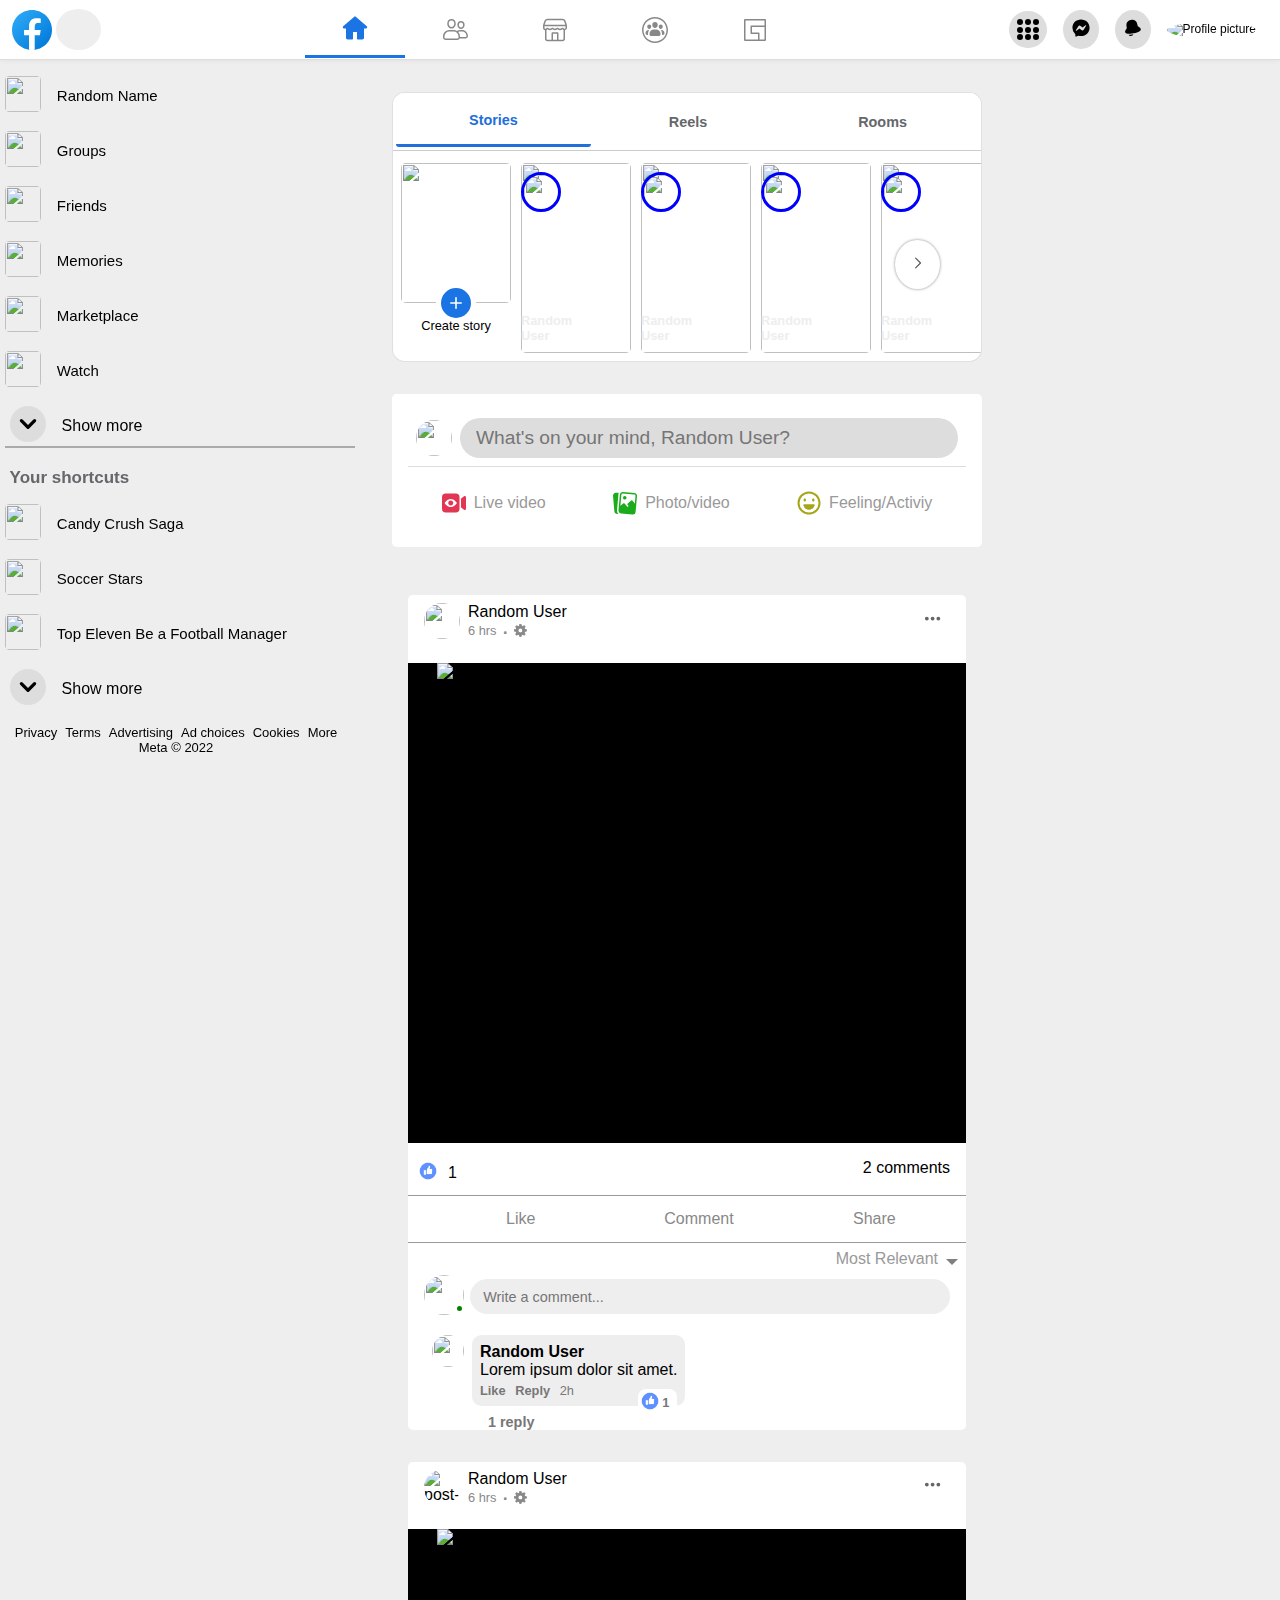
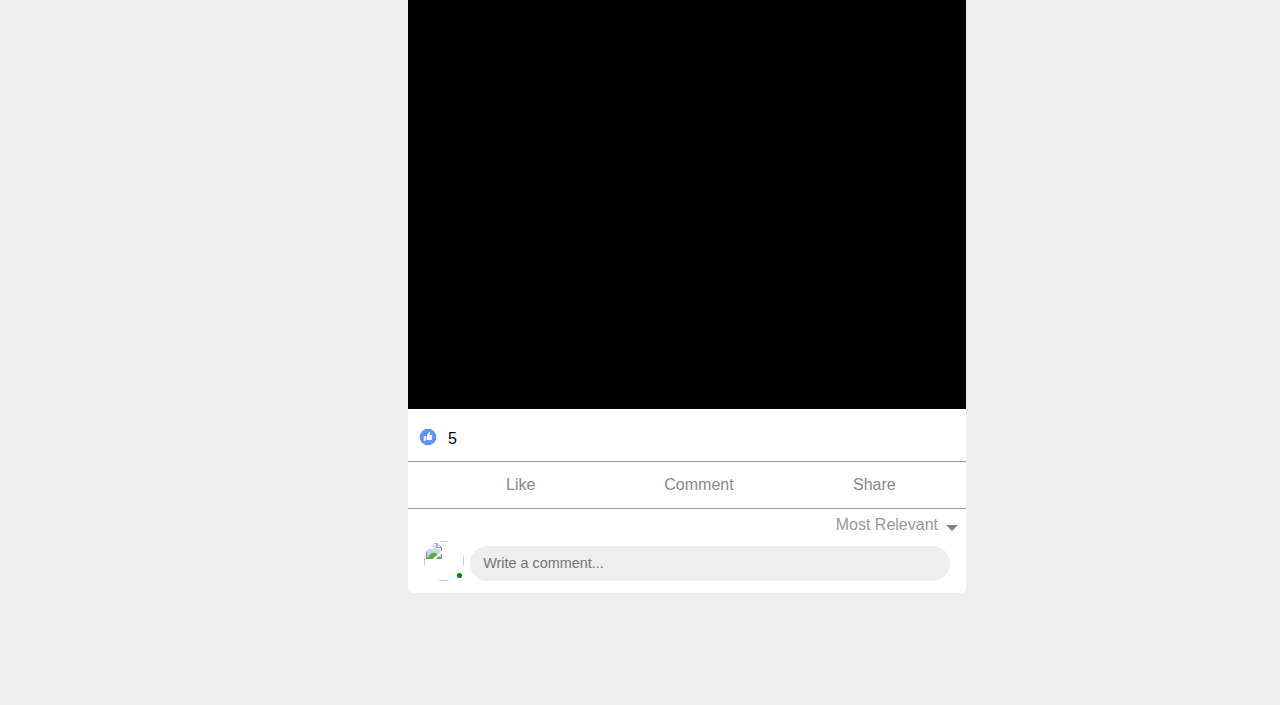
==== commit e0782012: "photo links added, pngs removed" ====
--- a/index.html
+++ b/index.html
@@ -154,153 +154,153 @@
        </div>
        <div class="shortcut-name">Random Name</div>
       </div>
+      <div class="shortcut default-shortcuts">
+        <div class="shortcut-image">
+         <img src="https://static.xx.fbcdn.net/rsrc.php/v3/yD/r/mk4dH3FK0jT.png" >
+        </div>
+        <div class="shortcut-name">Groups</div>
+      </div>
        <div class="shortcut default-shortcuts">
         <div class="shortcut-image">
-         <img src="./images/shortcuts/friends.png" >
+         <img src="https://static.xx.fbcdn.net/rsrc.php/v3/yx/r/-XF4FQcre_i.png" >
         </div>
         <div class="shortcut-name">Friends</div>
       </div>
       <div class="shortcut default-shortcuts">
         <div class="shortcut-image">
-         <img src="./images/shortcuts/groups.png" >
-        </div>
-        <div class="shortcut-name">Groups</div>
+         <img src="https://static.xx.fbcdn.net/rsrc.php/v3/y7/r/AYj2837MmgX.png" >
+        </div>
+        <div class="shortcut-name">Memories</div>
       </div>
       <div class="shortcut default-shortcuts">
         <div class="shortcut-image">
-         <img src="./images/shortcuts/memories.png" >
-        </div>
-        <div class="shortcut-name">Memories</div>
+         <img src="https://static.xx.fbcdn.net/rsrc.php/v3/ys/r/9BDqQflVfXI.png" >
+        </div>
+        <div class="shortcut-name">Marketplace</div>
       </div>
       <div class="shortcut default-shortcuts">
         <div class="shortcut-image">
-         <img src="./images/shortcuts/marketplace.png" >
-        </div>
-        <div class="shortcut-name">Marketplace</div>
-      </div>
-      <div class="shortcut default-shortcuts">
-        <div class="shortcut-image">
-         <img src="./images/shortcuts/watch.png" >
+         <img src="https://static.xx.fbcdn.net/rsrc.php/v3/yG/r/A1HlI2LVo58.png" >
         </div>
         <div class="shortcut-name">Watch</div>
       </div>
       <div class="shortcut default-shortcuts hide-default">
         <div class="shortcut-image">
-         <img src="./images/shortcuts/ad-centre.png" >
+         <img src="https://static.xx.fbcdn.net/rsrc.php/v3/yl/r/_JPdPzLmp9j.png" >
         </div>
         <div class="shortcut-name">Ad Centre</div>
       </div>
       <div class="shortcut default-shortcuts hide-default">
         <div class="shortcut-image">
-         <img src="./images/shortcuts/ads-manager.png" >
+         <img src="https://static.xx.fbcdn.net/rsrc.php/v3/yk/r/qR88GIDM38e.png" >
         </div>
         <div class="shortcut-name">Ads Manager</div>
       </div>
       <div class="shortcut default-shortcuts hide-default">
         <div class="shortcut-image">
-         <img src="./images/shortcuts/blood-donations.png" >
+         <img src="https://static.xx.fbcdn.net/rsrc.php/v3/yr/r/9LIH24rbn9J.png" >
         </div>
         <div class="shortcut-name">Blood Donations</div>
       </div>
       <div class="shortcut default-shortcuts hide-default">
         <div class="shortcut-image">
-         <img src="./images/shortcuts/climate-science-centre.png" >
+         <img src="https://static.xx.fbcdn.net/rsrc.php/v3/yD/r/tKwWVioirmj.png" >
         </div>
         <div class="shortcut-name">Climate Science Centre</div>
       </div>
       <div class="shortcut default-shortcuts hide-default">
         <div class="shortcut-image">
-         <img src="./images/shortcuts/community-help.png" >
+         <img src="https://static.xx.fbcdn.net/rsrc.php/v3/yk/r/WreZVYrGEZH.png" >
         </div>
         <div class="shortcut-name">Community Help</div>
       </div>
       <div class="shortcut default-shortcuts hide-default">
         <div class="shortcut-image">
-         <img src="./images/shortcuts/covid-19-information-centre.png" >
+         <img src="https://static.xx.fbcdn.net/rsrc.php/v3/yR/r/tInzwsw2pVX.png" >
         </div>
         <div class="shortcut-name">COVID-19 Information Centre</div>
       </div>
       <div class="shortcut default-shortcuts hide-default">
         <div class="shortcut-image">
-         <img src="./images/shortcuts/emotional-health.png" >
+         <img src="https://static.xx.fbcdn.net/rsrc.php/v3/y5/r/GyZZ7Jrr5OV.png" >
         </div>
         <div class="shortcut-name">Emotional Health</div>
       </div>
       <div class="shortcut default-shortcuts hide-default">
         <div class="shortcut-image">
-         <img src="./images/shortcuts/events.png" >
+         <img src="https://static.xx.fbcdn.net/rsrc.php/v3/yO/r/XXwl2m1vjqM.png" >
         </div>
         <div class="shortcut-name">Events</div>
       </div>
       <div class="shortcut default-shortcuts hide-default">
         <div class="shortcut-image">
-         <img src="./images/shortcuts/facebook-pay.png" >
+         <img src="https://static.xx.fbcdn.net/rsrc.php/v3/yy/r/xH4w-lk44we.png" >
         </div>
         <div class="shortcut-name">Facebook Pay</div>
       </div>
       <div class="shortcut default-shortcuts hide-default">
         <div class="shortcut-image">
-         <img src="./images/shortcuts/favourites.png" >
+         <img src="https://static.xx.fbcdn.net/rsrc.php/v3/yP/r/Zy9sJGThmCS.png" >
         </div>
         <div class="shortcut-name">Favourites</div>
       </div>
       <div class="shortcut default-shortcuts hide-default">
         <div class="shortcut-image">
-         <img src="./images/shortcuts/fundraisers.png" >
+         <img src="https://static.xx.fbcdn.net/rsrc.php/v3/yA/r/A2tHTy6ibgT.png" >
         </div>
         <div class="shortcut-name">Fundraisers</div>
       </div>
       <div class="shortcut default-shortcuts hide-default">
         <div class="shortcut-image">
-         <img src="./images/shortcuts/gaming-video.png" >
+         <img src="https://static.xx.fbcdn.net/rsrc.php/v3/yI/r/eVgQ0NIygAW.png" >
         </div>
         <div class="shortcut-name">Gaming video</div>
       </div>
       <div class="shortcut default-shortcuts hide-default">
         <div class="shortcut-image">
-         <img src="./images/shortcuts/live-videos.png" >
+         <img src="https://static.xx.fbcdn.net/rsrc.php/v3/yv/r/GmeV2VDbZTi.png" >
         </div>
         <div class="shortcut-name">Live videos</div>
       </div>
       <div class="shortcut default-shortcuts hide-default">
         <div class="shortcut-image">
-         <img src="./images/shortcuts/messenger.png" >
+         <img src="https://static.xx.fbcdn.net/rsrc.php/v3/yq/r/YF1bztyGuX-.png" >
         </div>
         <div class="shortcut-name">Messenger</div>
       </div>
       <div class="shortcut default-shortcuts hide-default">
         <div class="shortcut-image">
-         <img src="./images/shortcuts/messenger-kids.png" >
+         <img src="https://static.xx.fbcdn.net/rsrc.php/v3/y2/r/HBcx-giUZ2Y.png" >
         </div>
         <div class="shortcut-name">Messenger Kids</div>
       </div>
       <div class="shortcut default-shortcuts hide-default">
         <div class="shortcut-image">
-         <img src="./images/shortcuts/most-recent.png" >
+         <img src="https://static.xx.fbcdn.net/rsrc.php/v3/yT/r/3dN1QwOLden.png" >
         </div>
         <div class="shortcut-name">Most recent</div>
       </div>
       <div class="shortcut default-shortcuts hide-default">
         <div class="shortcut-image">
-         <img src="./images/shortcuts/pages.png" >
+         <img src="https://static.xx.fbcdn.net/rsrc.php/v3/yZ/r/i7hepQ2OeZg.png" >
         </div>
         <div class="shortcut-name">Pages</div>
       </div>
       <div class="shortcut default-shortcuts hide-default">
         <div class="shortcut-image">
-         <img src="./images/shortcuts/play-games.png" >
+         <img src="https://static.xx.fbcdn.net/rsrc.php/v3/yn/r/XEWvxf1LQAG.png" >
         </div>
         <div class="shortcut-name">Play games</div>
       </div>
       <div class="shortcut default-shortcuts hide-default">
         <div class="shortcut-image">
-         <img src="./images/shortcuts/recent-ad-activity.png" >
+         <img src="https://static.xx.fbcdn.net/rsrc.php/v3/yI/r/WcCzeboYevF.png" >
         </div>
         <div class="shortcut-name">Recent ad activity</div>
       </div>
       <div class="shortcut default-shortcuts hide-default">
         <div class="shortcut-image">
-         <img src="./images/shortcuts/saved.png" >
+         <img src="https://static.xx.fbcdn.net/rsrc.php/v3/yr/r/2uPlV4oORjU.png" >
         </div>
         <div class="shortcut-name">Saved </div>
       </div>
@@ -408,85 +408,85 @@
               </div>
               </div>
               <div class="story" data-active>
-                <img class="story-image" src="./images/stories/austin-ramsey-IoiWSIKgkMU-unsplash.jpg">
+                <img class="story-image" src="https://images.unsplash.com/photo-1615440321449-83897161d806?ixlib=rb-1.2.1&ixid=MnwxMjA3fDB8MHxwaG90by1wYWdlfHx8fGVufDB8fHx8&auto=format&fit=crop&w=387&q=80">
                 <img class="profile-picture" src="https://images.unsplash.com/photo-1506794778202-cad84cf45f1d?ixlib=rb-1.2.1&ixid=MnwxMjA3fDB8MHxwaG90by1wYWdlfHx8fGVufDB8fHx8&auto=format&fit=crop&w=1887&q=80">
                 <div class="user-name">Random User</div>
                 </div>
                 <div class="story" data-active>
-                  <img class="story-image" src="./images/stories/bailey-burton-QddoA8mBzw4-unsplash.jpg">
+                  <img class="story-image" src="https://images.unsplash.com/photo-1583121274602-3e2820c69888?ixlib=rb-1.2.1&ixid=MnwxMjA3fDB8MHxwaG90by1wYWdlfHx8fGVufDB8fHx8&auto=format&fit=crop&w=1170&q=80">
                   <img class="profile-picture" src="https://images.unsplash.com/photo-1500648767791-00dcc994a43e?ixlib=rb-1.2.1&ixid=MnwxMjA3fDB8MHxwaG90by1wYWdlfHx8fGVufDB8fHx8&auto=format&fit=crop&w=387&q=80">
                   <div class="user-name">Random User</div>
                   </div>
                   <div class="story" data-active>
-                    <img class="story-image" src="./images/stories/pedro-miranda-vaP-tUfIXFU-unsplash.jpg">
+                    <img class="story-image" src="https://images.unsplash.com/photo-1537420327992-d6e192287183?ixlib=rb-1.2.1&ixid=MnwxMjA3fDB8MHxwaG90by1wYWdlfHx8fGVufDB8fHx8&auto=format&fit=crop&w=388&q=80">
                     <img class="profile-picture" src="https://images.unsplash.com/photo-1542596768-5d1d21f1cf98?ixlib=rb-1.2.1&ixid=MnwxMjA3fDB8MHxwaG90by1wYWdlfHx8fGVufDB8fHx8&auto=format&fit=crop&w=387&q=80">
                     <div class="user-name">Random User</div>
                     </div>
                     <div class="story" data-active>
-                      <img class="story-image" src="./images/stories/tobias-reich-lfCZvGXfG9g-unsplash.jpg">
-                      <img class="profile-picture" src="https://images.unsplash.com/photo-1596075780750-81249df16d19?ixlib=rb-1.2.1&ixid=MnwxMjA3fDB8MHxwaG90by1wYWdlfHx8fGVufDB8fHx8&auto=format&fit=crop&w=387&q=80">
+                      <img class="story-image" src="https://images.unsplash.com/photo-1457364887197-9150188c107b?ixlib=rb-1.2.1&ixid=MnwxMjA3fDB8MHxwaG90by1wYWdlfHx8fGVufDB8fHx8&auto=format&fit=crop&w=1170&q=80">
+                      <img class="profile-picture" src="https://images.unsplash.com/photo-1544005313-94ddf0286df2?ixlib=rb-1.2.1&ixid=MnwxMjA3fDB8MHxwaG90by1wYWdlfHx8fGVufDB8fHx8&auto=format&fit=crop&w=388&q=80">
                       <div class="user-name">Random User</div>
                       </div>
                       <div class="story">
-                        <img class="story-image" src="./images/stories/tobias-reich-lfCZvGXfG9g-unsplash.jpg">
-                        <img class="profile-picture" src="https://images.unsplash.com/photo-1596075780750-81249df16d19?ixlib=rb-1.2.1&ixid=MnwxMjA3fDB8MHxwaG90by1wYWdlfHx8fGVufDB8fHx8&auto=format&fit=crop&w=387&q=80">
+                        <img class="story-image" src="https://images.unsplash.com/photo-1501862700950-18382cd41497?ixlib=rb-1.2.1&ixid=MnwxMjA3fDB8MHxwaG90by1wYWdlfHx8fGVufDB8fHx8&auto=format&fit=crop&w=519&q=80">
+                        <img class="profile-picture" src="https://images.unsplash.com/photo-1494790108377-be9c29b29330?ixlib=rb-1.2.1&ixid=MnwxMjA3fDB8MHxwaG90by1wYWdlfHx8fGVufDB8fHx8&auto=format&fit=crop&w=387&q=80">
                         <div class="user-name">Random User</div>
                         </div>
                         <div class="story">
-                          <img class="story-image" src="./images/stories/tobias-reich-lfCZvGXfG9g-unsplash.jpg">
-                          <img class="profile-picture" src="https://images.unsplash.com/photo-1596075780750-81249df16d19?ixlib=rb-1.2.1&ixid=MnwxMjA3fDB8MHxwaG90by1wYWdlfHx8fGVufDB8fHx8&auto=format&fit=crop&w=387&q=80">
+                          <img class="story-image" src="https://images.unsplash.com/photo-1632763247220-3a0706133316?ixlib=rb-1.2.1&ixid=MnwxMjA3fDB8MHxwaG90by1wYWdlfHx8fGVufDB8fHx8&auto=format&fit=crop&w=435&q=80">
+                          <img class="profile-picture" src="https://images.unsplash.com/photo-1570158268183-d296b2892211?ixlib=rb-1.2.1&ixid=MnwxMjA3fDB8MHxwaG90by1wYWdlfHx8fGVufDB8fHx8&auto=format&fit=crop&w=387&q=80">
                           <div class="user-name">Random User</div>
                           </div>
                           <div class="story">
-                            <img class="story-image" src="./images/stories/tobias-reich-lfCZvGXfG9g-unsplash.jpg">
-                            <img class="profile-picture" src="https://images.unsplash.com/photo-1596075780750-81249df16d19?ixlib=rb-1.2.1&ixid=MnwxMjA3fDB8MHxwaG90by1wYWdlfHx8fGVufDB8fHx8&auto=format&fit=crop&w=387&q=80">
+                            <img class="story-image" src="https://images.unsplash.com/photo-1540968221243-29f5d70540bf?ixlib=rb-1.2.1&ixid=MnwxMjA3fDB8MHxwaG90by1wYWdlfHx8fGVufDB8fHx8&auto=format&fit=crop&w=327&q=80">
+                            <img class="profile-picture" src="https://images.unsplash.com/photo-1554151228-14d9def656e4?ixlib=rb-1.2.1&ixid=MnwxMjA3fDB8MHxwaG90by1wYWdlfHx8fGVufDB8fHx8&auto=format&fit=crop&w=386&q=80">
                             <div class="user-name">Random User</div>
                             </div>
                             <div class="story">
-                              <img class="story-image" src="./images/stories/tobias-reich-lfCZvGXfG9g-unsplash.jpg">
-                              <img class="profile-picture" src="https://images.unsplash.com/photo-1596075780750-81249df16d19?ixlib=rb-1.2.1&ixid=MnwxMjA3fDB8MHxwaG90by1wYWdlfHx8fGVufDB8fHx8&auto=format&fit=crop&w=387&q=80">
+                              <img class="story-image" src="https://images.unsplash.com/photo-1599735177816-39809740731d?ixlib=rb-1.2.1&ixid=MnwxMjA3fDB8MHxwaG90by1wYWdlfHx8fGVufDB8fHx8&auto=format&fit=crop&w=387&q=80">
+                              <img class="profile-picture" src="https://images.unsplash.com/photo-1519345182560-3f2917c472ef?ixlib=rb-1.2.1&ixid=MnwxMjA3fDB8MHxwaG90by1wYWdlfHx8fGVufDB8fHx8&auto=format&fit=crop&w=387&q=80">
                               <div class="user-name">Random User</div>
                               </div>
                               <div class="story">
-                                <img class="story-image" src="./images/stories/tobias-reich-lfCZvGXfG9g-unsplash.jpg">
-                                <img class="profile-picture" src="https://images.unsplash.com/photo-1596075780750-81249df16d19?ixlib=rb-1.2.1&ixid=MnwxMjA3fDB8MHxwaG90by1wYWdlfHx8fGVufDB8fHx8&auto=format&fit=crop&w=387&q=80">
+                                <img class="story-image" src="https://images.unsplash.com/photo-1642185193969-b29985beb025?ixlib=rb-1.2.1&ixid=MnwxMjA3fDB8MHxwaG90by1wYWdlfHx8fGVufDB8fHx8&auto=format&fit=crop&w=2070&q=80">
+                                <img class="profile-picture" src="https://images.unsplash.com/photo-1609505848912-b7c3b8b4beda?ixlib=rb-1.2.1&ixid=MnwxMjA3fDB8MHxwaG90by1wYWdlfHx8fGVufDB8fHx8&auto=format&fit=crop&w=465&q=80">
                                 <div class="user-name">Random User</div>
                                 </div>
                                 <div class="story">
-                                  <img class="story-image" src="./images/stories/tobias-reich-lfCZvGXfG9g-unsplash.jpg">
-                                  <img class="profile-picture" src="https://images.unsplash.com/photo-1596075780750-81249df16d19?ixlib=rb-1.2.1&ixid=MnwxMjA3fDB8MHxwaG90by1wYWdlfHx8fGVufDB8fHx8&auto=format&fit=crop&w=387&q=80">
+                                  <img class="story-image" src="https://images.unsplash.com/photo-1616262373426-18bfa28bafab?ixlib=rb-1.2.1&ixid=MnwxMjA3fDB8MHxwaG90by1wYWdlfHx8fGVufDB8fHx8&auto=format&fit=crop&w=387&q=80">
+                                  <img class="profile-picture" src="https://images.unsplash.com/photo-1560250097-0b93528c311a?ixlib=rb-1.2.1&ixid=MnwxMjA3fDB8MHxwaG90by1wYWdlfHx8fGVufDB8fHx8&auto=format&fit=crop&w=387&q=80">
                                   <div class="user-name">Random User</div>
                                   </div>
                                   <div class="story">
-                                    <img class="story-image" src="./images/stories/tobias-reich-lfCZvGXfG9g-unsplash.jpg">
-                                    <img class="profile-picture" src="https://images.unsplash.com/photo-1596075780750-81249df16d19?ixlib=rb-1.2.1&ixid=MnwxMjA3fDB8MHxwaG90by1wYWdlfHx8fGVufDB8fHx8&auto=format&fit=crop&w=387&q=80">
+                                    <img class="story-image" src="https://images.unsplash.com/photo-1497906539264-eb74442e37a9?ixlib=rb-1.2.1&ixid=MnwxMjA3fDB8MHxwaG90by1wYWdlfHx8fGVufDB8fHx8&auto=format&fit=crop&w=387&q=80">
+                                    <img class="profile-picture" src="https://images.unsplash.com/photo-1568038479111-87bf80659645?ixlib=rb-1.2.1&ixid=MnwxMjA3fDB8MHxwaG90by1wYWdlfHx8fGVufDB8fHx8&auto=format&fit=crop&w=390&q=80">
                                     <div class="user-name">Random User</div>
                                     </div>
                                     <div class="story">
-                                      <img class="story-image" src="./images/stories/tobias-reich-lfCZvGXfG9g-unsplash.jpg">
-                                      <img class="profile-picture" src="https://images.unsplash.com/photo-1596075780750-81249df16d19?ixlib=rb-1.2.1&ixid=MnwxMjA3fDB8MHxwaG90by1wYWdlfHx8fGVufDB8fHx8&auto=format&fit=crop&w=387&q=80">
+                                      <img class="story-image" src="https://images.unsplash.com/photo-1545631757-8b75025a310e?ixlib=rb-1.2.1&ixid=MnwxMjA3fDB8MHxwaG90by1wYWdlfHx8fGVufDB8fHx8&auto=format&fit=crop&w=464&q=80">
+                                      <img class="profile-picture" src="https://images.unsplash.com/photo-1488161628813-04466f872be2?ixlib=rb-1.2.1&ixid=MnwxMjA3fDB8MHxwaG90by1wYWdlfHx8fGVufDB8fHx8&auto=format&fit=crop&w=464&q=80">
                                       <div class="user-name">Random User</div>
                                       </div>
                                       <div class="story">
-                                        <img class="story-image" src="./images/stories/tobias-reich-lfCZvGXfG9g-unsplash.jpg">
-                                        <img class="profile-picture" src="https://images.unsplash.com/photo-1596075780750-81249df16d19?ixlib=rb-1.2.1&ixid=MnwxMjA3fDB8MHxwaG90by1wYWdlfHx8fGVufDB8fHx8&auto=format&fit=crop&w=387&q=80">
+                                        <img class="story-image" src="https://images.unsplash.com/photo-1592797592495-a67e5a20af7c?ixlib=rb-1.2.1&ixid=MnwxMjA3fDB8MHxwaG90by1wYWdlfHx8fGVufDB8fHx8&auto=format&fit=crop&w=387&q=80">
+                                        <img class="profile-picture" src="https://images.unsplash.com/photo-1590086782792-42dd2350140d?ixlib=rb-1.2.1&ixid=MnwxMjA3fDB8MHxwaG90by1wYWdlfHx8fGVufDB8fHx8&auto=format&fit=crop&w=387&q=80">
                                         <div class="user-name">Random User</div>
                                         </div>
                                         <div class="story">
-                                          <img class="story-image" src="./images/stories/tobias-reich-lfCZvGXfG9g-unsplash.jpg">
-                                          <img class="profile-picture" src="https://images.unsplash.com/photo-1596075780750-81249df16d19?ixlib=rb-1.2.1&ixid=MnwxMjA3fDB8MHxwaG90by1wYWdlfHx8fGVufDB8fHx8&auto=format&fit=crop&w=387&q=80">
+                                          <img class="story-image" src="https://images.unsplash.com/photo-1580610448530-df1cb919b85a?ixlib=rb-1.2.1&ixid=MnwxMjA3fDB8MHxwaG90by1wYWdlfHx8fGVufDB8fHx8&auto=format&fit=crop&w=1025&q=80">
+                                          <img class="profile-picture" src="https://images.unsplash.com/photo-1557053910-d9eadeed1c58?ixlib=rb-1.2.1&ixid=MnwxMjA3fDB8MHxwaG90by1wYWdlfHx8fGVufDB8fHx8&auto=format&fit=crop&w=387&q=80">
                                           <div class="user-name">Random User</div>
                                           </div>
                                           <div class="story">
-                                            <img class="story-image" src="./images/stories/tobias-reich-lfCZvGXfG9g-unsplash.jpg">
-                                            <img class="profile-picture" src="https://images.unsplash.com/photo-1596075780750-81249df16d19?ixlib=rb-1.2.1&ixid=MnwxMjA3fDB8MHxwaG90by1wYWdlfHx8fGVufDB8fHx8&auto=format&fit=crop&w=387&q=80">
+                                            <img class="story-image" src="https://images.unsplash.com/photo-1607094295422-55943538c252?ixlib=rb-1.2.1&ixid=MnwxMjA3fDB8MHxwaG90by1wYWdlfHx8fGVufDB8fHx8&auto=format&fit=crop&w=1170&q=80">
+                                            <img class="profile-picture" src="https://images.unsplash.com/photo-1531384441138-2736e62e0919?ixlib=rb-1.2.1&ixid=MnwxMjA3fDB8MHxwaG90by1wYWdlfHx8fGVufDB8fHx8&auto=format&fit=crop&w=387&q=80">
                                             <div class="user-name">Random User</div>
                                             </div>
                     
           </div>
                     <div class="reels-section stories-reels-rooms hide">
                       <div class="reel">
-                        <img class="reel-image" src="./images/reels/T7VRYMJJAVONFEIYOW43M67HJ4.jpg">
+                        <img class="reel-image" src="https://images.unsplash.com/photo-1617654112368-307921291f42?ixlib=rb-1.2.1&ixid=MnwxMjA3fDB8MHxwaG90by1wYWdlfHx8fGVufDB8fHx8&auto=format&fit=crop&w=413&q=80">
                         <div class="total-watch">
                           <div class="total-watch-logo">
                             <img src="./images/reels/icons8-play-24.png">
@@ -495,7 +495,7 @@
                         </div>
                         </div>
                         <div class="reel">
-                          <img class="reel-image" src="./images/reels/P-51_Mustang_edit1.jpg">
+                          <img class="reel-image" src="https://images.unsplash.com/photo-1644095267897-39ca7730c094?ixlib=rb-1.2.1&ixid=MnwxMjA3fDB8MHxwaG90by1wYWdlfHx8fGVufDB8fHx8&auto=format&fit=crop&w=435&q=80">
                              <div class="total-watch">
                           <div class="total-watch-logo">
                             <img src="./images/reels/icons8-play-24.png">
@@ -504,7 +504,7 @@
                         </div>
                           </div>
                           <div class="reel">
-                            <img class="reel-image" src="./images/reels/Morning_Blue_Ocean_Coast-HDR_Photo_HD_Wallpapers_medium.jpg">
+                            <img class="reel-image" src="https://images.unsplash.com/photo-1637100409471-6e3ed5c6750d?ixlib=rb-1.2.1&ixid=MnwxMjA3fDB8MHxwaG90by1wYWdlfHx8fGVufDB8fHx8&auto=format&fit=crop&w=435&q=80">
                                <div class="total-watch">
                           <div class="total-watch-logo">
                             <img src="./images/reels/icons8-play-24.png">
@@ -513,7 +513,7 @@
                         </div>
                             </div>
                             <div class="reel">
-                              <img class="reel-image" src="./images/reels/Amazing_Sunset_Reflected_Clear_Lakes-HDR_Photo_HD_Wallpaper_medium.jpg">
+                              <img class="reel-image" src="https://images.unsplash.com/photo-1540940774593-d6742e72b3de?ixlib=rb-1.2.1&ixid=MnwxMjA3fDB8MHxwaG90by1wYWdlfHx8fGVufDB8fHx8&auto=format&fit=crop&w=421&q=80">
                                  <div class="total-watch">
                           <div class="total-watch-logo">
                             <img src="./images/reels/icons8-play-24.png">
@@ -522,7 +522,7 @@
                         </div>
                               </div>
                               <div class="reel">
-                                <img class="reel-image" src="./images/reels/Yehliu_promontory-HDR_Photo_HD_Wallpaper_medium.jpg">
+                                <img class="reel-image" src="https://images.unsplash.com/photo-1561731216-c3a4d99437d5?ixlib=rb-1.2.1&ixid=MnwxMjA3fDB8MHxwaG90by1wYWdlfHx8fGVufDB8fHx8&auto=format&fit=crop&w=464&q=80">
                                    <div class="total-watch">
                           <div class="total-watch-logo">
                             <img src="./images/reels/icons8-play-24.png">
@@ -531,7 +531,7 @@
                         </div>
                                 </div>
                                 <div class="reel">
-                                  <img class="reel-image" src="./images/reels/18976677638_a2dfbcb560.jpg">
+                                  <img class="reel-image" src="https://images.unsplash.com/photo-1573865526739-10659fec78a5?ixlib=rb-1.2.1&ixid=MnwxMjA3fDB8MHxwaG90by1wYWdlfHx8fGVufDB8fHx8&auto=format&fit=crop&w=415&q=80">
                                      <div class="total-watch">
                           <div class="total-watch-logo">
                             <img src="./images/reels/icons8-play-24.png">
@@ -540,7 +540,7 @@
                         </div>
                                   </div>
                                   <div class="reel">
-                                    <img class="reel-image" src="./images/reels/Yehliu_promontory-HDR_Photo_HD_Wallpaper_medium.jpg">
+                                    <img class="reel-image" src="https://images.unsplash.com/photo-1508175911810-a4817cd3d7b4?ixlib=rb-1.2.1&ixid=MnwxMjA3fDB8MHxwaG90by1wYWdlfHx8fGVufDB8fHx8&auto=format&fit=crop&w=1171&q=80">
                                        <div class="total-watch">
                           <div class="total-watch-logo">
                             <img src="./images/reels/icons8-play-24.png">
@@ -731,7 +731,7 @@
           </header>
           <div class="post-body">
             <div class="comment"></div>
-            <img src="./images/posts/pexels-waldemar-brandt-2541239.jpg"" alt="">
+            <img src="https://images.unsplash.com/photo-1500835556837-99ac94a94552?ixlib=rb-1.2.1&ixid=MnwxMjA3fDB8MHxwaG90by1wYWdlfHx8fGVufDB8fHx8&auto=format&fit=crop&w=387&q=80"" alt="Post image">
           </div>
 
           <div class="reactions-section">
@@ -1069,7 +1069,7 @@
             </div>
           </header>
           <div class="post-body">
-            <img src="./images/posts/thumb-1920-682878.jpg"" alt="">
+            <img src="https://images.unsplash.com/photo-1552733407-5d5c46c3bb3b?ixlib=rb-1.2.1&ixid=MnwxMjA3fDB8MHxwaG90by1wYWdlfHx8fGVufDB8fHx8&auto=format&fit=crop&w=480&q=80" alt="Post image">
           </div>
 
           <div class="comment-section">
--- a/styles.css
+++ b/styles.css
@@ -53,9 +53,10 @@
 }
 
 .search-section input {
-  background: url(./images/navbar/search-icon.svg) no-repeat;
+  background: url("https://www.freeiconspng.com/uploads/magnifying-glass-icon-24.png")
+    no-repeat;
   background-position: left 5% center;
-  background-size: 10px;
+  background-size: 15px;
   outline: none;
   border: none;
   resize: none;
@@ -122,6 +123,7 @@
   height: 40px;
   border-radius: 50%;
   margin-right: 1rem;
+  object-fit: cover;
 }
 
 .navbar-profile-picture:hover {
@@ -240,6 +242,7 @@
 
 .shortcut-image img {
   border-radius: 0.3em;
+  object-fit: cover;
 }
 
 .footer {
@@ -321,6 +324,7 @@
   width: 27px;
   height: 27px;
   border-radius: 50%;
+  object-fit: cover;
 }
 
 .group-images {
@@ -560,6 +564,7 @@
   height: 40px;
 
   position: absolute;
+  object-fit: cover;
   top: 5%;
   left: 10%;
 
@@ -573,6 +578,7 @@
   width: 110px;
   height: 190px;
   overflow: hidden;
+  object-fit: cover;
 
   position: absolute;
 
@@ -586,6 +592,7 @@
   height: 3rem;
   border-radius: 50%;
   margin-bottom: 0.5rem;
+  object-fit: cover;
 }
 
 .person-room-img-container {
@@ -814,6 +821,7 @@
   height: 36px;
   border-radius: 50%;
   margin-right: 0.5rem;
+  object-fit: cover;
 }
 
 .personal-share-input {
@@ -963,6 +971,7 @@
   width: 36px;
   height: 36px;
   border-radius: 50%;
+  object-fit: cover;
 }
 
 .custom {
@@ -985,6 +994,7 @@
 .post-body img {
   width: 500px;
   height: 480px;
+  object-fit: cover;
 }
 
 .likes-and-comments {
@@ -1074,14 +1084,28 @@
   margin-right: 0.3rem;
 }
 
+.like-btn,
+.comment-btn,
+.share-btn {
+  background-image: url("https://static.xx.fbcdn.net/rsrc.php/v3/yR/r/6CoDDGEBGGa.png");
+  background-size: 26px 754px;
+  background-repeat: none;
+  width: 18px;
+  height: 18px;
+  -webkit-filter: invert(39%) sepia(21%) saturate(200%) saturate(109.5%)
+    hue-rotate(174deg) brightness(94%) contrast(86%);
+}
+
 .like-btn {
-  background-image: url(./images/reactions/kUVRLWRtG-0.png);
-  background-position: center;
-  background-size: 2rem;
-  background-repeat: none;
-  background-position-y: 43.5%;
-  width: 2rem;
-  height: 1.5rem;
+  background-position: 0px -262px;
+}
+
+.comment-btn {
+  background-position: 0px -272px;
+}
+
+.share-btn {
+  background-position: 0px -346px;
 }
 
 .like-btn-like {
@@ -1203,16 +1227,6 @@
   height: 1.5rem;
 }
 
-.comment-btn {
-  background-image: url(./images/reactions/kUVRLWRtG-0.png);
-  background-position-y: 38.3%;
-}
-
-.share-btn {
-  background-image: url(./images/reactions/kUVRLWRtG-0.png);
-  background-position-y: 46%;
-}
-
 .user-profile-photo {
   width: 40px;
   height: 40px;
@@ -1265,6 +1279,7 @@
 
 .user-profile-pic img {
   margin-right: 0.4rem;
+  object-fit: cover;
 }
 
 .user-profile-pic::after {
@@ -1304,32 +1319,34 @@
 }
 
 .comment-icon {
-  background-image: url(./images/reactions/kUVRLWRtG-0.png);
+  background-image: url("https://static.xx.fbcdn.net/rsrc.php/v3/yR/r/6CoDDGEBGGa.png");
   background-size: 1.3rem;
   background-repeat: no-repeat;
-  width: 1rem;
-  height: 1rem;
+  width: 16px;
+  height: 16px;
   margin-left: 0.5rem;
+  -webkit-filter: invert(39%) sepia(21%) saturate(200%) saturate(109.5%)
+    hue-rotate(174deg) brightness(94%) contrast(86%);
 }
 
 .comment-icon-avatar {
-  background-position-y: 50.8%;
+  background-position: 0px -255px;
 }
 
 .comment-icon-emoji {
-  background-position-y: 69.3%;
+  background-position: 0px -370px;
 }
 
 .comment-icon-photo {
-  background-position-y: 60%;
+  background-position: 0px -312px;
 }
 
 .comment-icon-gif {
-  background-position-y: 74.1%;
+  background-position: 0px -398px;
 }
 
 .comment-icon-sticker {
-  background-position-y: 88.1%;
+  background-position: 0px -513.7px;
 }
 
 .comment-flex {
@@ -1391,6 +1408,7 @@
   width: 2rem;
   height: 2rem;
   border-radius: 50%;
+  object-fit: cover;
 }
 
 .reply-logo {
@@ -1503,7 +1521,8 @@
   }
 
   .search-section input {
-    background: url(./images/navbar/search-icon.svg) no-repeat;
+    background: url("https://www.freeiconspng.com/uploads/magnifying-glass-icon-24.png")
+      no-repeat;
     background-position: left 50% center;
     background-size: 20px;
     width: 40px;
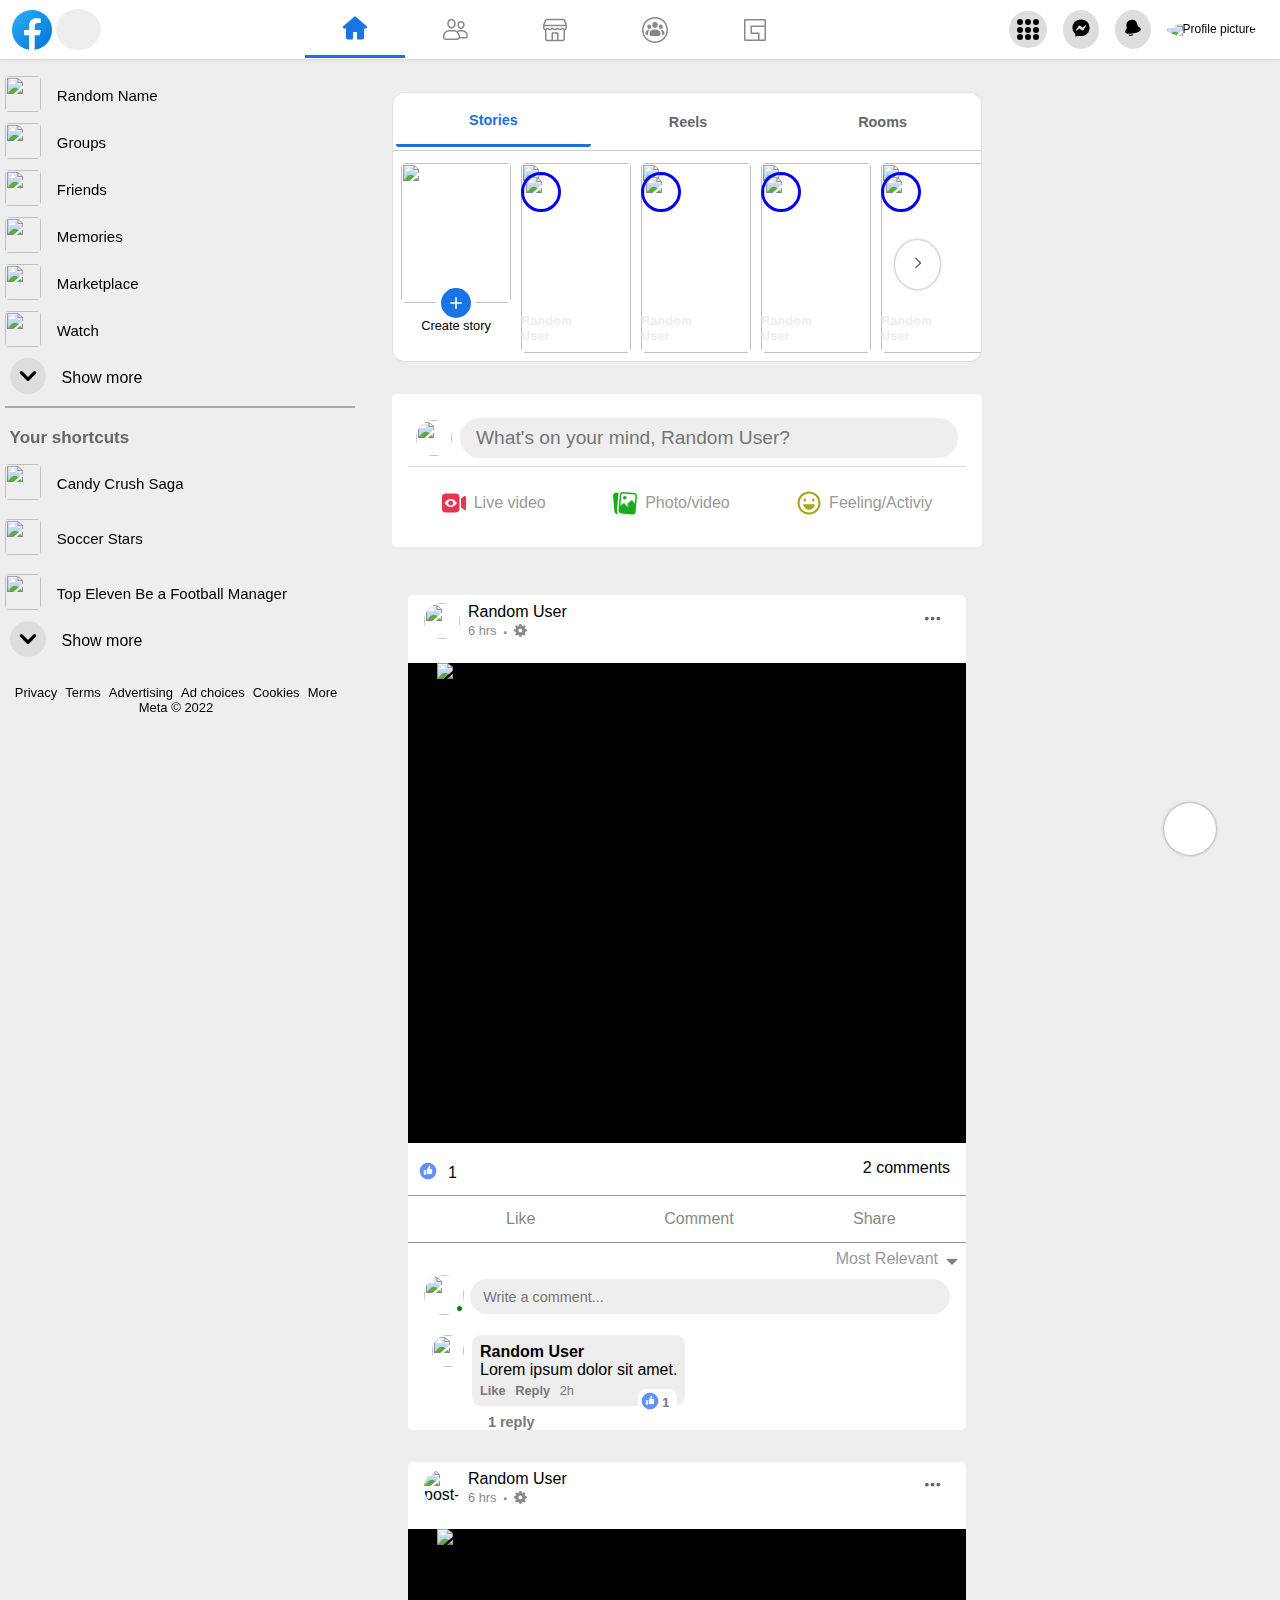
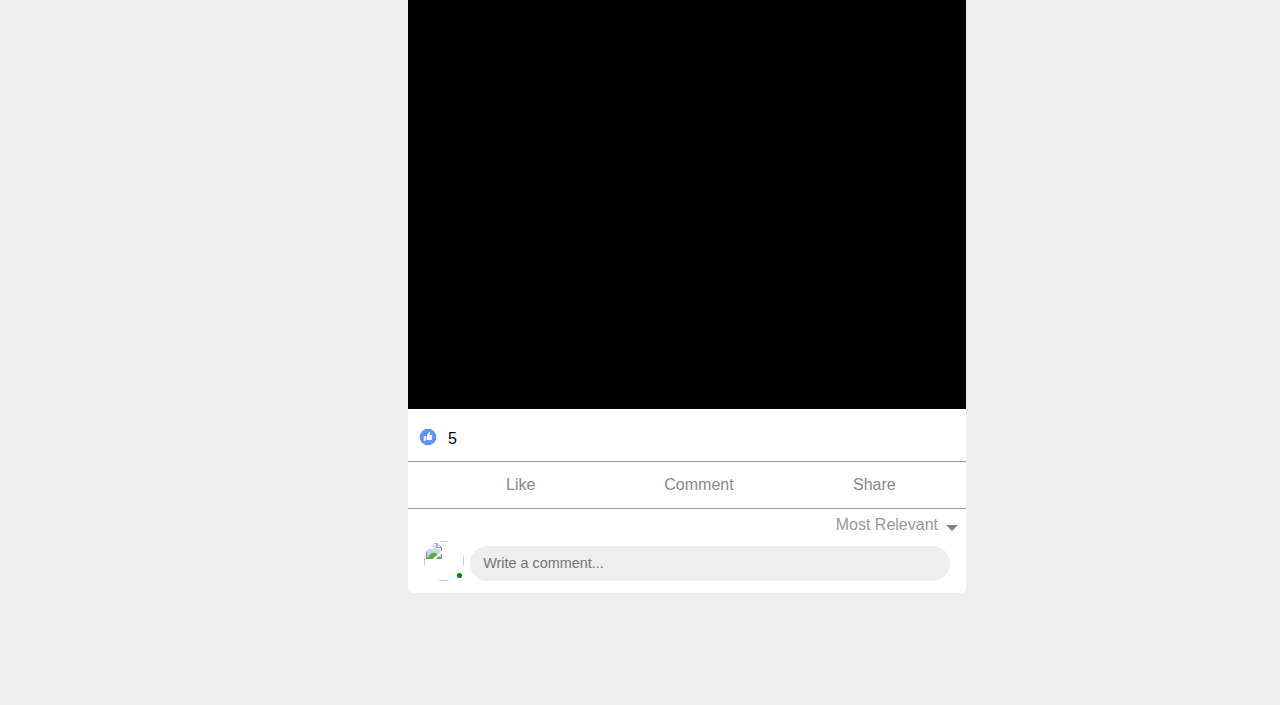
==== commit f2072b3a: "Custom variables for colors added to the index.css and friends.css" ====
--- a/index.html
+++ b/index.html
@@ -9,7 +9,7 @@
     <link rel="stylesheet" href="styles.css" />
   </head>
   <body>
-    <header class="navbar">
+    <nav class="navbar">
       <div class="nav search-section flex-row-spaced">
         <svg class="facebook-logo"
           xmlns="http://www.w3.org/2000/svg"
@@ -144,7 +144,7 @@
         <img class="navbar-profile-picture" src="https://images.unsplash.com/photo-1596075780750-81249df16d19?ixlib=rb-1.2.1&ixid=MnwxMjA3fDB8MHxwaG90by1wYWdlfHx8fGVufDB8fHx8&auto=format&fit=crop&w=387&q=80" alt="Profile picture">
       </div>
     </div>
-  </header>
+  </nav>
     <main class="main-feed">
       <section class="section shortcut-section">
         <div class="shortcut-container default-shortcut-container">
@@ -1253,15 +1253,15 @@
                   <div>Create New Group</div>
                 </div>
               </div>
-              <div class="create-message-container">
-                <div class="create-message">
-                  <img src="./images/contacts-section/new-message-icon.png">
-                </div>
-            </div>
             </div>
         
 
        </section>
+
+       <div class="create-message-icon-container">
+        <div class="create-message-icon">
+        </div>
+    </div>
     </main>
 <template id="comment-template">
             <div class="reply">
--- a/styles.css
+++ b/styles.css
@@ -2,6 +2,21 @@
 *::before,
 *::after {
   box-sizing: border-box;
+}
+
+:root {
+  --primary-blue-color: #1b74e4;
+  --primary-button-background: #e4e6eb;
+  --main-body-color: #eee;
+  --main-border-color: #aaa;
+  --title-color: #65676b;
+  --light-gray-hover-color: hsla(0, 0%, 86%, 0.225);
+  --dark-gray-hover-color: hsla(0, 3%, 71%, 0.125);
+  --account-btn-hover-color: hsla(0, 3%, 71%, 0.825);
+  --white-theme-color: white;
+  --user-online-color: green;
+  --custom-scrollbar-color: #ced0d4;
+  --nav-btn-color: #888;
 }
 
 @font-face {
@@ -14,7 +29,7 @@
 body {
   padding: 0;
   margin: 0;
-  background-color: #eee;
+  background-color: var(--main-body-color);
   overflow-x: hidden;
   font-family: "Segoe UI", sans-serif;
   font-display: swap;
@@ -33,7 +48,7 @@
   padding: 0.5rem;
   min-width: 100vw;
   height: 60px;
-  background-color: white;
+  background-color: var(--white-theme-color);
   font-size: 12px;
   border-bottom: 1px solid #ddd;
   box-shadow: 0 0 5px 0 #ddd;
@@ -45,7 +60,7 @@
 }
 
 .more-btn-selected {
-  border-bottom: 3px solid #216fdb;
+  border-bottom: 3px solid var(--primary-blue-color);
 }
 
 .facebook-logo:hover {
@@ -60,7 +75,7 @@
   outline: none;
   border: none;
   resize: none;
-  background-color: #eee;
+  background-color: var(--main-body-color);
   width: 120%;
   overflow: hidden;
   padding: 0.8rem;
@@ -73,20 +88,20 @@
 }
 
 .nav-btn {
-  color: #888;
+  color: var(--nav-btn-color);
   cursor: pointer;
   min-width: 100px;
   padding: 0.8rem;
 }
 
 .nav-btn:hover {
-  background-color: hsla(0, 0%, 86%, 0.225);
+  background-color: var(--light-gray-hover-color);
   border-radius: 0.3em;
 }
 
 .home {
-  color: #1b74e4;
-  border-bottom: 3px solid #1b74e4;
+  color: var(--primary-blue-color);
+  border-bottom: 3px solid var(--primary-blue-color);
 }
 
 .acc {
@@ -102,7 +117,7 @@
 }
 
 .account-btn:hover {
-  background-color: hsla(0, 3%, 71%, 0.825);
+  background-color: var(--account-btn-hover-color);
 }
 
 .grid-container {
@@ -156,6 +171,21 @@
   padding-bottom: 3rem;
 }
 
+.shortcut-section::-webkit-scrollbar-thumb,
+.contacts-section::-webkit-scrollbar-thumb {
+  background-color: var(--custom-scrollbar-color);
+}
+
+.shortcut-section::-webkit-scrollbar-track,
+.contacts-section::-webkit-scrollbar-track {
+  background-color: transparent;
+}
+
+.shortcut-section::-webkit-scrollbar,
+.contacts-section::-webkit-scrollbar {
+  width: 0.5vw;
+}
+
 .shortcut-container {
   margin-top: 1rem;
 }
@@ -163,8 +193,8 @@
 .default-shortcut-container,
 .sponsored-container,
 .person-container {
-  border-bottom: 0.5px solid #aaa;
-  box-shadow: 0px 1px 0px #aaa;
+  border-bottom: 0.5px solid var(--main-border-color);
+  box-shadow: 0px 1px 0px var(--main-border-color);
 }
 
 .show-btn-default {
@@ -175,7 +205,7 @@
 .person {
   display: flex;
   align-items: center;
-  margin-bottom: 1rem;
+  margin-bottom: 0.5rem;
   font-size: 0.9375rem;
   font-weight: 500;
 }
@@ -189,8 +219,9 @@
 .shortcut:hover,
 .person:hover,
 .group:hover,
-.create-group:hover {
-  background-color: hsla(0, 0%, 87%, 0.673);
+.create-group:hover,
+.show-btn:hover {
+  background-color: var(--dark-gray-hover-color);
   border-radius: 0.3em;
   cursor: pointer;
 }
@@ -199,6 +230,7 @@
   display: flex;
   align-items: center;
   padding: 0 0.3rem;
+  margin-bottom: 0.5rem;
 }
 
 .show-btn svg {
@@ -225,7 +257,7 @@
 
 .your-shortcuts {
   font-size: 1.0625rem;
-  color: #65676b;
+  color: var(--title-color);
   font-weight: 600;
   padding: 0 0.3rem;
 }
@@ -304,11 +336,11 @@
   width: 6px;
   height: 6px;
   border-radius: 50%;
-  background-color: green;
+  background-color: var(--user-online-color);
   right: 89%;
   top: 70%;
   padding: 0.2rem;
-  border: 2px solid white;
+  border: 2px solid var(--white-theme-color);
 }
 
 .group {
@@ -341,9 +373,9 @@
   border-radius: 50%;
   right: 20%;
   bottom: 0%;
-  background-color: green;
+  background-color: var(--user-online-color);
   padding: 0.2rem;
-  border: 2px solid white;
+  border: 2px solid var(--white-theme-color);
   z-index: 3;
 }
 
@@ -370,7 +402,7 @@
 .title {
   margin-top: 1rem;
   font-size: 1.1rem;
-  color: #666;
+  color: var(--title-color);
 }
 
 .title:first-child {
@@ -381,23 +413,28 @@
   color: #666;
 }
 
-.create-message-container {
-  position: absolute;
-  bottom: 12%;
-  right: 15%;
-}
-
-.create-message img {
-  width: 18px;
-  height: 18px;
-}
-
-.create-message {
-  background-color: white;
+.create-message-icon-container {
+  position: fixed;
+  bottom: 5%;
+  right: 5%;
+  padding: 1rem;
+  background-color: var(--white-theme-color);
   border-radius: 50%;
   box-shadow: 0 0 3px #777;
-  padding: 1rem;
-  cursor: pointer;
+}
+
+.create-message-icon {
+  background-image: url("https://static.xx.fbcdn.net/rsrc.php/v3/yi/r/4UmT4V1o0oJ.png");
+  background-position: 0px -662px;
+  background-size: 34px 1554px;
+  background-repeat: no-repeat;
+  width: 20px;
+  height: 20px;
+}
+
+.create-message-icon-container:hover {
+  cursor: pointer;
+  box-shadow: 0 0 3px #444;
 }
 
 .create-group {
@@ -431,7 +468,7 @@
 }
 
 .story-section-container {
-  background-color: white;
+  background-color: var(--white-theme-color);
   margin: auto;
   max-width: calc(5 * 118px);
   height: 270px;
@@ -454,11 +491,11 @@
   align-items: center;
 
   border-bottom: 1px solid hsla(200, 10%, 60%, 0.5);
-  background-color: white;
+  background-color: var(--white-theme-color);
 
   font-size: 0.9rem;
   font-weight: bold;
-  color: #65676b;
+  color: var(--title-color);
 }
 
 .section-name {
@@ -469,7 +506,7 @@
 }
 
 .section-name:hover {
-  background-color: hsla(0, 3%, 71%, 0.125);
+  background-color: var(--dark-gray-hover-color);
   border-radius: 0.3em;
 }
 
@@ -502,7 +539,7 @@
   position: relative;
   width: 110px;
   height: 190px;
-  background-color: white;
+  background-color: var(--white-theme-color);
   cursor: pointer;
 
   margin-right: 7.5rem;
@@ -516,20 +553,22 @@
 }
 
 .see-more-reels-logo-container {
-  width: 2rem;
-  height: 2rem;
-  background-color: #ddd;
-  border-radius: 50%;
-  padding: 1.5rem;
+  background-color: var(--primary-button-background);
+  padding: 1rem;
+  border-radius: 50%;
 }
 
 .see-more-reels-logo {
-  background-image: url(./images/reels/_MZsKrybMEI.png);
+  background-image: url("https://static.xx.fbcdn.net/rsrc.php/v3/yq/r/_MZsKrybMEI.png");
+  background-position: 0px -26px;
+  background-size: 26px 52px;
   background-repeat: no-repeat;
-  background-position-y: 80%;
-  width: 1.5rem;
-  height: 1.5rem;
-  padding: 1rem;
+  width: 24px;
+  height: 24px;
+}
+
+.see-more-reels-container:hover {
+  background-color: var(--dark-gray-hover-color);
 }
 
 .see-more-reels {
@@ -554,7 +593,7 @@
 }
 
 .total-watch-count {
-  color: white;
+  color: var(--white-theme-color);
   font-weight: bold;
   font-size: 0.9rem;
 }
@@ -607,12 +646,12 @@
   border-radius: 50%;
   bottom: 15%;
   right: 0%;
-  background-color: green;
-  border: 1px solid white;
+  background-color: var(--user-online-color);
+  border: 1px solid var(--white-theme-color);
 }
 
 .user-name {
-  color: #eee;
+  color: var(--main-body-color);
   font-weight: bold;
 
   position: absolute;
@@ -642,8 +681,8 @@
   transform: translate(-50%, 50%);
 
   border-radius: 50%;
-  background-color: #1b74e4;
-  border: 5px solid white;
+  background-color: var(--primary-blue-color);
+  border: 5px solid var(--white-theme-color);
 
   display: flex;
   justify-content: center;
@@ -660,7 +699,7 @@
 }
 
 .add-story-btn {
-  color: white;
+  color: var(--white-theme-color);
   display: flex;
 }
 
@@ -697,7 +736,7 @@
 }
 
 .room:hover {
-  background-color: hsla(0, 3%, 71%, 0.325);
+  background-color: var(--dark-gray-hover-color);
 }
 
 .info {
@@ -716,18 +755,18 @@
   align-items: center;
   margin-top: 2px;
 
-  padding: 0.3rem;
+  padding: 1rem;
   border: 1px solid hsla(0, 3%, 71%, 0.225);
   border-radius: 50%;
 }
 
 .create-room-logo {
-  background-image: url(./images/rooms/8m8W6qk28Db.png);
-  background-position-x: -1.3%;
-  background-position-y: 101%;
+  background-image: url("https://static.xx.fbcdn.net/rsrc.php/v3/yN/r/8m8W6qk28Db.png");
+  background-position: 0px -220px;
+  background-size: 502px 246px;
   background-repeat: no-repeat;
-  width: 48px;
-  height: 48px;
+  width: 24px;
+  height: 24px;
 }
 
 .room-name {
@@ -760,7 +799,7 @@
   padding: 0.5rem 3rem;
   border-radius: 0.3em;
   background-color: transparent;
-  color: #1b74e4;
+  color: var(--primary-blue-color);
   font-weight: bold;
   cursor: pointer;
 }
@@ -769,7 +808,7 @@
   position: absolute;
   color: #555;
   font-weight: 500;
-  background-color: white;
+  background-color: var(--white-theme-color);
   box-shadow: 0 0 3px #888;
   padding: 0.9rem;
   border-radius: 50%;
@@ -787,7 +826,7 @@
 }
 
 .slide-btn:hover {
-  background-color: #eee;
+  background-color: var(--main-body-color);
   cursor: pointer;
 }
 
@@ -801,7 +840,7 @@
   border-radius: 0.3em;
   width: 590px;
   margin-top: 2rem;
-  background-color: white;
+  background-color: var(--white-theme-color);
   padding: 1rem;
 }
 
@@ -828,7 +867,7 @@
   outline: none;
   border: none;
   border-radius: 100000000000px;
-  background-color: #ddd;
+  background-color: var(--main-body-color);
   width: 100%;
   height: 2.5rem;
   font-size: 1.2rem;
@@ -854,7 +893,7 @@
 }
 
 .icon:hover {
-  background-color: hsla(0, 3%, 71%, 0.325);
+  background-color: var(--dark-gray-hover-color);
 }
 
 .icon svg {
@@ -879,7 +918,7 @@
   border-radius: 0.3em;
   width: 590px;
   margin: 2rem auto;
-  background-color: white;
+  background-color: var(--white-theme-color);
   padding: 1rem;
 
   display: flex;
@@ -890,7 +929,7 @@
 .create-room {
   margin-right: 1rem;
   margin-left: 0.5rem;
-  color: #1b74e4;
+  color: var(--primary-blue-color);
   font-weight: 500;
 }
 
@@ -926,7 +965,7 @@
   border-radius: 0.3em;
   width: 590px;
   margin: 2rem auto;
-  background-color: #eee;
+  background-color: var(--main-body-color);
   padding: 1rem;
 }
 
@@ -979,7 +1018,7 @@
 }
 
 .post {
-  background-color: white;
+  background-color: var(--white-theme-color);
   margin-bottom: 2rem;
   border-radius: 0.3em;
 }
@@ -1077,7 +1116,7 @@
 
 .reaction:hover {
   border-radius: 0.3em;
-  background-color: #eee;
+  background-color: var(--dark-gray-hover-color);
 }
 
 .reaction > div {
@@ -1184,7 +1223,7 @@
 
 .emotions-container {
   position: absolute;
-  background-color: white;
+  background-color: var(--white-theme-color);
   border-radius: 50000000000000000px;
   left: -2rem;
   top: -3.3rem;
@@ -1286,10 +1325,10 @@
   content: "";
   width: 0.7rem;
   height: 0.7rem;
-  background-color: green;
+  background-color: var(--user-online-color);
   border-radius: 50%;
   position: absolute;
-  border: 3px solid white;
+  border: 3px solid var(--white-theme-color);
   top: 65%;
   left: 65%;
 }
@@ -1307,7 +1346,7 @@
   border: none;
   outline: none;
   height: 2rem;
-  background-color: #eee;
+  background-color: var(--main-body-color);
   font-size: 0.9rem;
 }
 
@@ -1376,7 +1415,7 @@
   border-radius: 0.6em;
   margin-left: 0.5rem;
 
-  background-color: #eee;
+  background-color: var(--main-body-color);
 }
 
 .commentator-name {
@@ -1443,7 +1482,7 @@
 
 .emotions-container-comment {
   position: absolute;
-  background-color: white;
+  background-color: var(--white-theme-color);
   border-radius: 50000000000000000px;
   left: -0.5rem;
   top: -3rem;
@@ -1459,7 +1498,7 @@
   position: absolute;
   right: 0%;
   bottom: -120%;
-  background-color: white;
+  background-color: var(--white-theme-color);
   padding: 0 0.5rem;
   border-radius: 0.5rem;
 
@@ -1506,7 +1545,7 @@
 .shortcut-section-media {
   min-width: 100vw;
   min-height: 100vh;
-  background-color: #eee;
+  background-color: var(--main-body-color);
   z-index: 50;
 }
 
@@ -1529,7 +1568,7 @@
     outline: none;
     border: none;
     resize: none;
-    background-color: #eee;
+    background-color: var(--main-body-color);
     border-radius: 50%;
   }
 }
@@ -1540,7 +1579,7 @@
   }
 
   .main-feed-section {
-    margin: 0;
+    margin: auto;
     padding: 0;
     max-width: 500px;
   }
